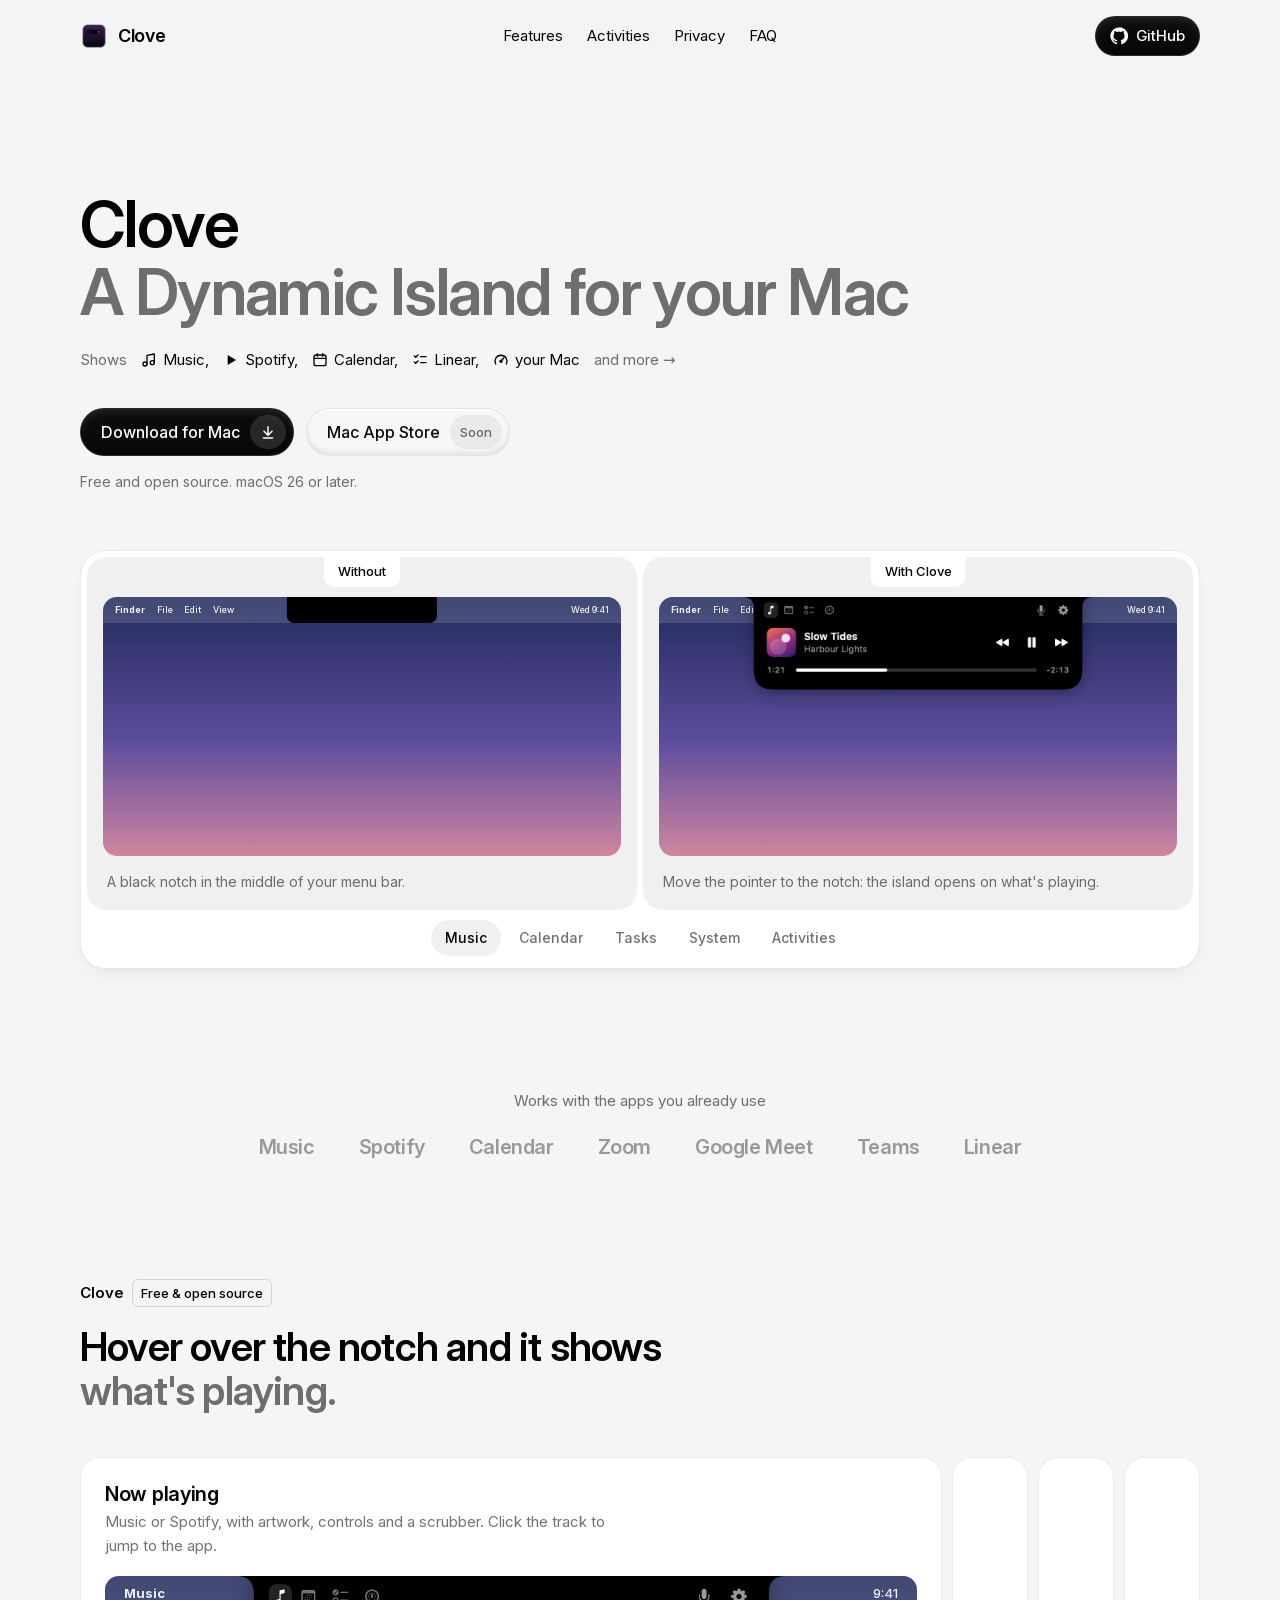
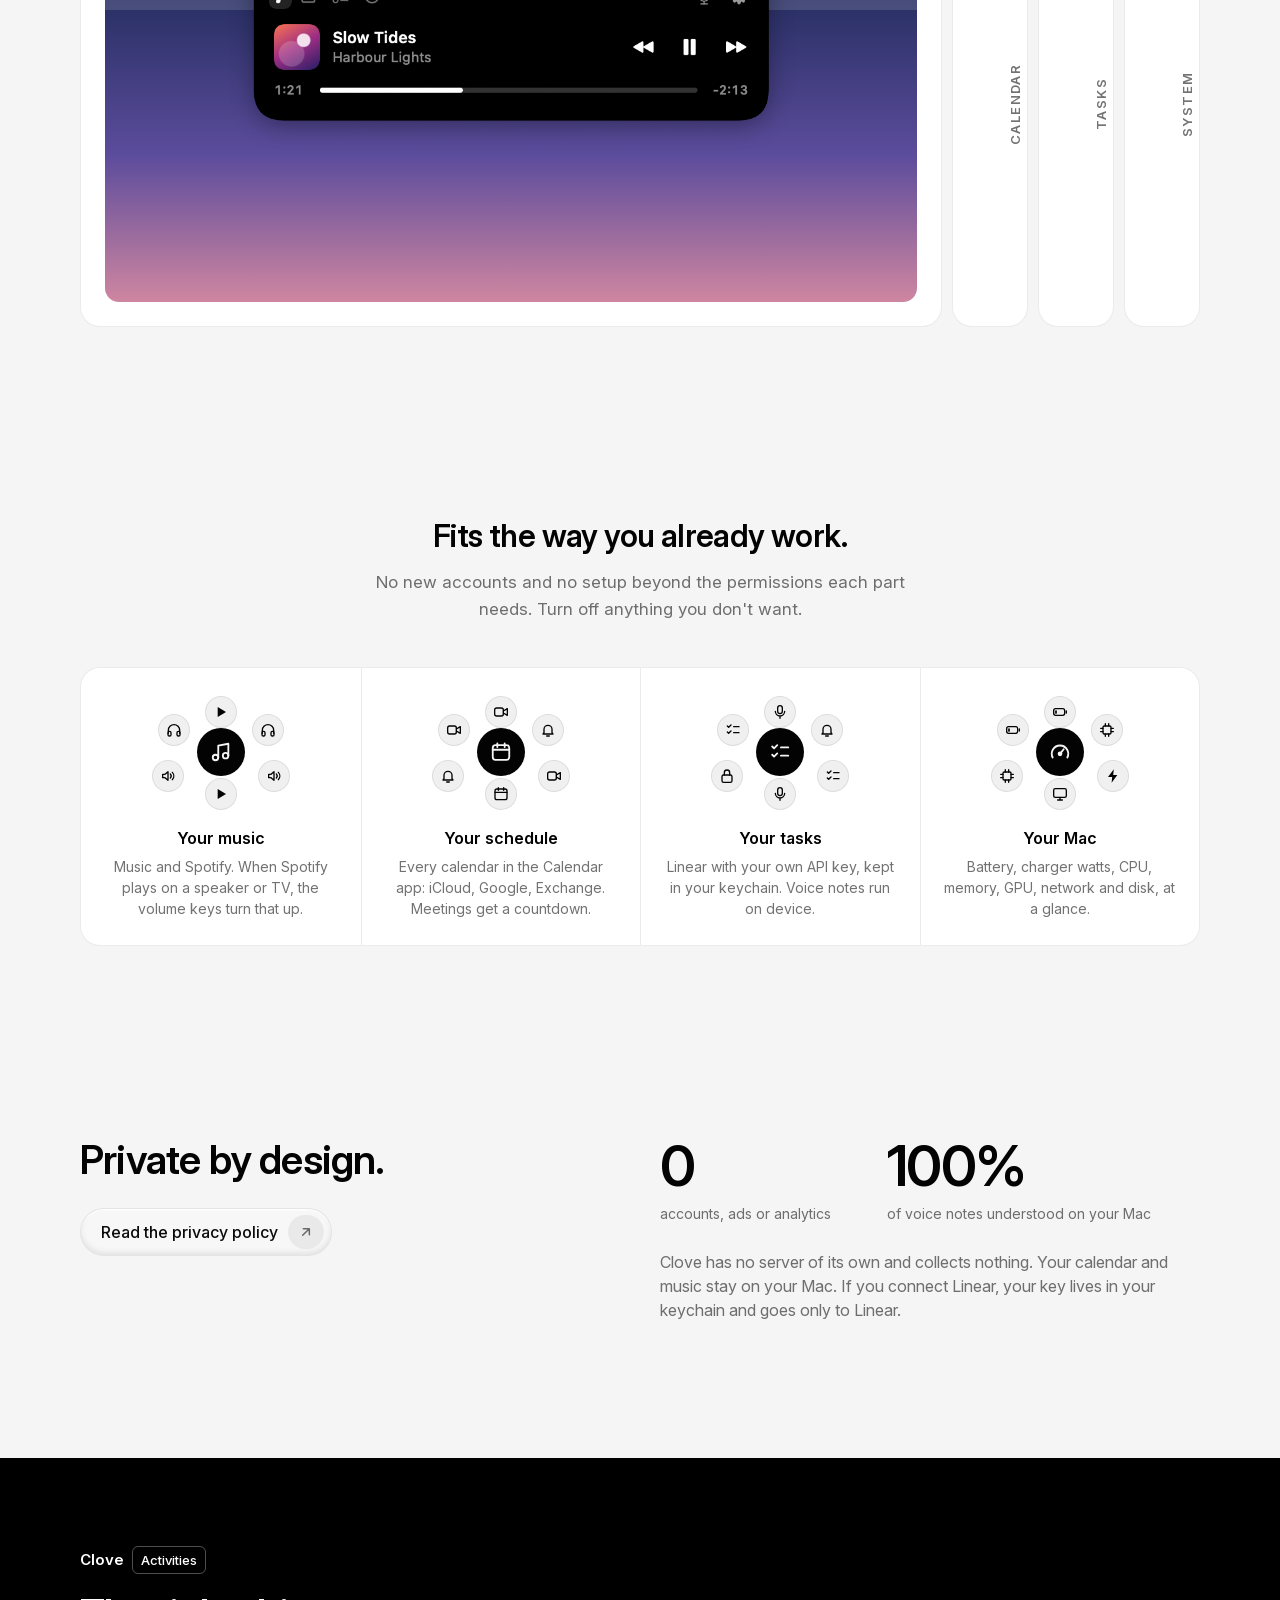
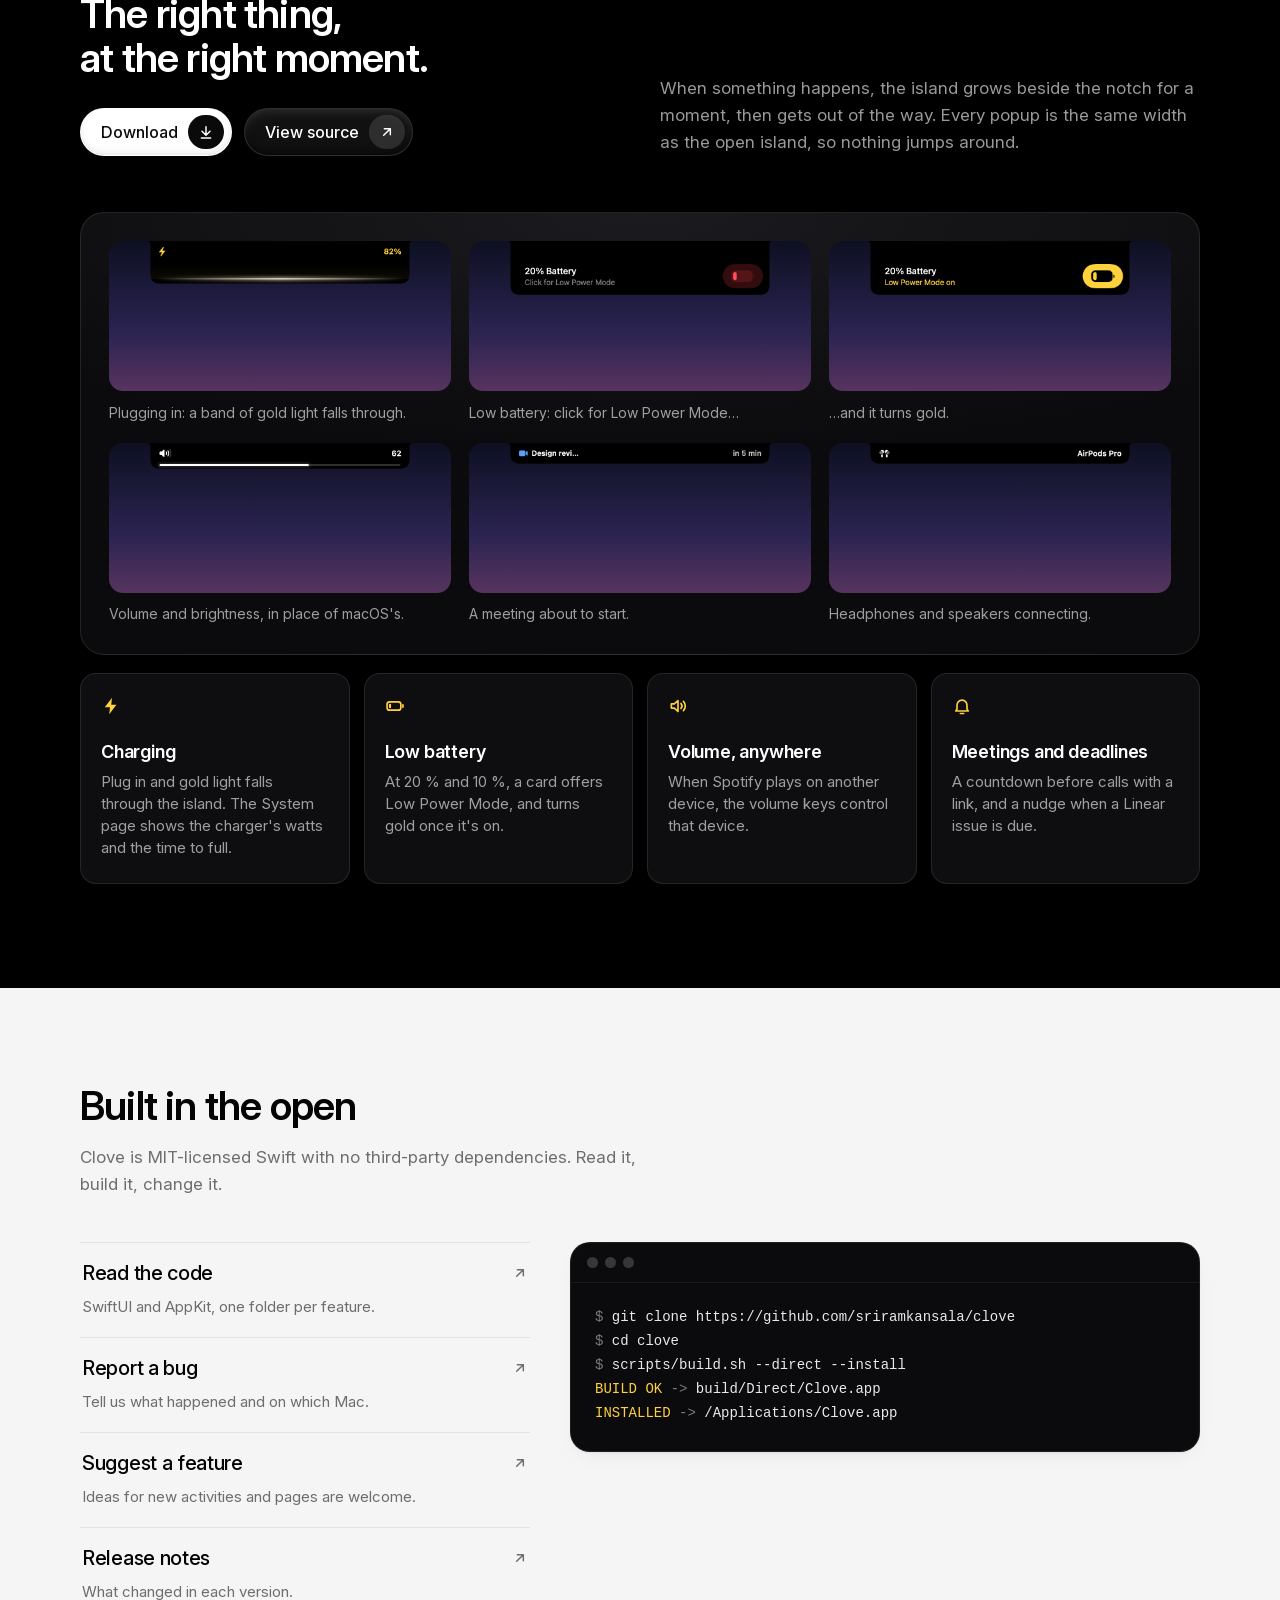
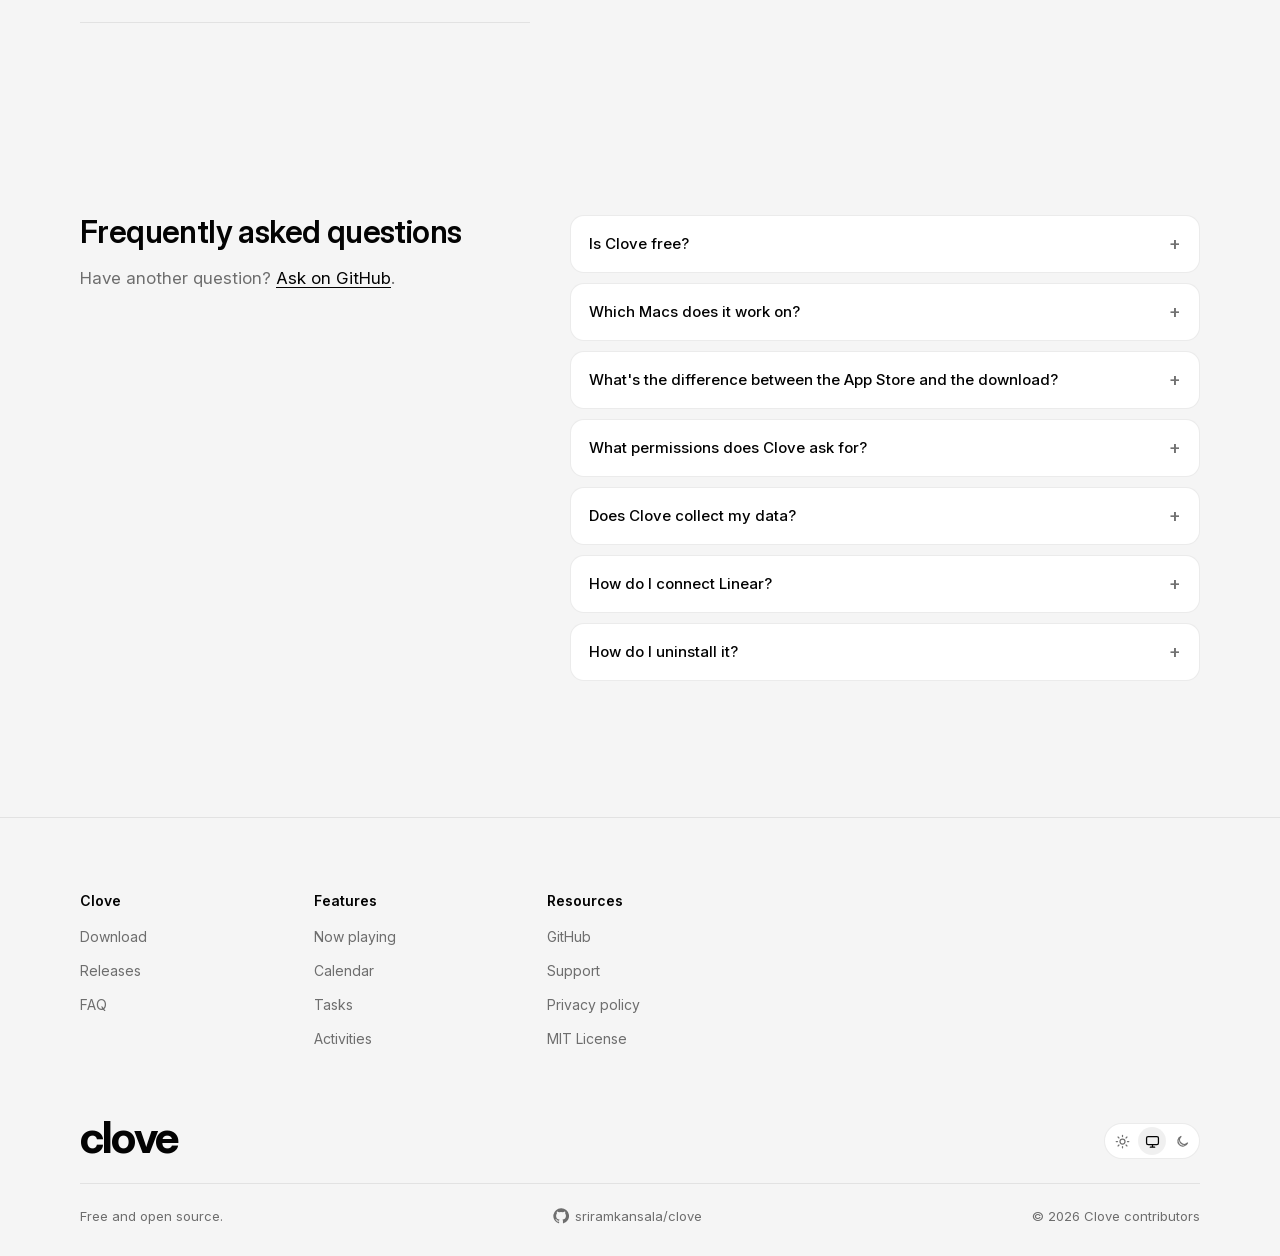
==== website/index.html @ 29f0ab7c "Add the website A one-page site in plain HTML and CSS (website/), with a privacy policy for the App " ====
<!doctype html>
<html lang="en">
<head>
  <meta charset="utf-8">
  <meta name="viewport" content="width=device-width, initial-scale=1">
  <title>Clove — a Dynamic Island for your Mac</title>
  <meta name="description" content="Clove turns the MacBook notch into a small island that shows what's playing, what's next and what your Mac is doing. Free and open source.">
  <meta property="og:title" content="Clove — a Dynamic Island for your Mac">
  <meta property="og:description" content="Music, calendar, tasks and live activities in your MacBook's notch. Free and open source.">
  <meta property="og:image" content="images/island-player.png">
  <link rel="icon" type="image/png" href="favicon.png">
  <link rel="preload" href="fonts/inter-latin.woff2" as="font" type="font/woff2" crossorigin>
  <link rel="stylesheet" href="styles.css">
  <script>
    // Apply a saved theme before first paint, so the page never flashes the wrong one.
    try { const t = localStorage.getItem("theme"); if (t === "light" || t === "dark") document.documentElement.dataset.theme = t; } catch (e) {}
  </script>
</head>
<body>
  <svg width="0" height="0" style="position:absolute" aria-hidden="true">
    <defs>
      <symbol id="i-music" viewBox="0 0 24 24" fill="none" stroke="currentColor" stroke-width="2" stroke-linecap="round" stroke-linejoin="round"><path d="M9 18V5l11-2v13"/><circle cx="6" cy="18" r="3"/><circle cx="17" cy="16" r="3"/></symbol>
      <symbol id="i-calendar" viewBox="0 0 24 24" fill="none" stroke="currentColor" stroke-width="2" stroke-linecap="round" stroke-linejoin="round"><rect x="3" y="4.5" width="18" height="16" rx="3"/><path d="M3 9.5h18M8 2.5v4M16 2.5v4"/></symbol>
      <symbol id="i-tasks" viewBox="0 0 24 24" fill="none" stroke="currentColor" stroke-width="2" stroke-linecap="round" stroke-linejoin="round"><path d="m3.5 6 2 2 3.5-3.5M3.5 15l2 2 3.5-3.5M13 7h8M13 16h8"/></symbol>
      <symbol id="i-gauge" viewBox="0 0 24 24" fill="none" stroke="currentColor" stroke-width="2" stroke-linecap="round" stroke-linejoin="round"><path d="M4 18a9 9 0 1 1 16 0"/><path d="m12 14 4-5"/><circle cx="12" cy="14" r="1.6" fill="currentColor"/></symbol>
      <symbol id="i-bolt" viewBox="0 0 24 24" fill="currentColor"><path d="M13.2 2 4.5 13.4h6.3L9.9 22l8.6-11.4h-6.2z"/></symbol>
      <symbol id="i-battery" viewBox="0 0 24 24" fill="none" stroke="currentColor" stroke-width="2" stroke-linecap="round" stroke-linejoin="round"><rect x="2.5" y="7" width="16.5" height="10" rx="3"/><path d="M21.5 10.5v3"/><path d="M6 10.5v3" stroke-width="2.6"/></symbol>
      <symbol id="i-speaker" viewBox="0 0 24 24" fill="none" stroke="currentColor" stroke-width="2" stroke-linecap="round" stroke-linejoin="round"><path d="M4 9.5h3.5L12 5.5v13l-4.5-4H4z"/><path d="M15.5 9a4.5 4.5 0 0 1 0 6M18.5 6.5a8 8 0 0 1 0 11"/></symbol>
      <symbol id="i-video" viewBox="0 0 24 24" fill="none" stroke="currentColor" stroke-width="2" stroke-linecap="round" stroke-linejoin="round"><rect x="2.5" y="6" width="13" height="12" rx="3"/><path d="m15.5 10.5 6-3.5v10l-6-3.5"/></symbol>
      <symbol id="i-headphones" viewBox="0 0 24 24" fill="none" stroke="currentColor" stroke-width="2" stroke-linecap="round" stroke-linejoin="round"><path d="M3.5 17v-4.5a8.5 8.5 0 0 1 17 0V17"/><rect x="3" y="14" width="4.5" height="7" rx="2"/><rect x="16.5" y="14" width="4.5" height="7" rx="2"/></symbol>
      <symbol id="i-mic" viewBox="0 0 24 24" fill="none" stroke="currentColor" stroke-width="2" stroke-linecap="round" stroke-linejoin="round"><rect x="8.5" y="2.5" width="7" height="12" rx="3.5"/><path d="M5 11a7 7 0 0 0 14 0M12 18v3.5"/></symbol>
      <symbol id="i-cpu" viewBox="0 0 24 24" fill="none" stroke="currentColor" stroke-width="2" stroke-linecap="round" stroke-linejoin="round"><rect x="6" y="6" width="12" height="12" rx="2"/><path d="M9.5 2.5V6M14.5 2.5V6M9.5 18v3.5M14.5 18v3.5M2.5 9.5H6M2.5 14.5H6M18 9.5h3.5M18 14.5h3.5"/></symbol>
      <symbol id="i-play" viewBox="0 0 24 24" fill="currentColor"><path d="M7 4.5v15l12.5-7.5z"/></symbol>
      <symbol id="i-bell" viewBox="0 0 24 24" fill="none" stroke="currentColor" stroke-width="2" stroke-linecap="round" stroke-linejoin="round"><path d="M6 16V11a6 6 0 1 1 12 0v5l1.5 2h-15z"/><path d="M10 21h4"/></symbol>
      <symbol id="i-sun" viewBox="0 0 24 24" fill="none" stroke="currentColor" stroke-width="2" stroke-linecap="round"><circle cx="12" cy="12" r="4"/><path d="M12 2v2M12 20v2M2 12h2M20 12h2M4.9 4.9l1.4 1.4M17.7 17.7l1.4 1.4M4.9 19.1l1.4-1.4M17.7 6.3l1.4-1.4"/></symbol>
      <symbol id="i-moon" viewBox="0 0 24 24" fill="none" stroke="currentColor" stroke-width="2" stroke-linecap="round" stroke-linejoin="round"><path d="M20 14.5A8 8 0 1 1 9.5 4 6.5 6.5 0 0 0 20 14.5z"/></symbol>
      <symbol id="i-display" viewBox="0 0 24 24" fill="none" stroke="currentColor" stroke-width="2" stroke-linecap="round" stroke-linejoin="round"><rect x="2.5" y="4" width="19" height="13" rx="2.5"/><path d="M8.5 21h7M12 17v4"/></symbol>
      <symbol id="i-arrow" viewBox="0 0 24 24" fill="none" stroke="currentColor" stroke-width="2.2" stroke-linecap="round" stroke-linejoin="round"><path d="M7 17 17 7M8 7h9v9"/></symbol>
      <symbol id="i-down" viewBox="0 0 24 24" fill="none" stroke="currentColor" stroke-width="2.2" stroke-linecap="round" stroke-linejoin="round"><path d="M12 4v13M6 11l6 6 6-6M5 21h14"/></symbol>
      <symbol id="i-lock" viewBox="0 0 24 24" fill="none" stroke="currentColor" stroke-width="2" stroke-linecap="round" stroke-linejoin="round"><rect x="4.5" y="10.5" width="15" height="11" rx="2.5"/><path d="M8 10.5V7a4 4 0 0 1 8 0v3.5"/></symbol>
      <symbol id="i-github" viewBox="0 0 24 24" fill="currentColor"><path d="M12 .5a11.5 11.5 0 0 0-3.64 22.41c.58.11.79-.25.79-.56v-2c-3.2.7-3.88-1.37-3.88-1.37-.52-1.33-1.28-1.69-1.28-1.69-1.05-.71.08-.7.08-.7 1.16.08 1.77 1.19 1.77 1.19 1.03 1.77 2.7 1.26 3.36.96.1-.75.4-1.26.73-1.55-2.55-.29-5.24-1.28-5.24-5.69 0-1.26.45-2.29 1.19-3.09-.12-.29-.52-1.46.11-3.05 0 0 .97-.31 3.17 1.18a11 11 0 0 1 5.77 0c2.2-1.49 3.17-1.18 3.17-1.18.63 1.59.23 2.76.11 3.05.74.8 1.19 1.83 1.19 3.09 0 4.42-2.7 5.4-5.26 5.68.41.36.78 1.06.78 2.14v3.17c0 .31.21.68.8.56A11.5 11.5 0 0 0 12 .5z"/></symbol>
    </defs>
  </svg>

  <header class="site-header">
    <div class="container">
      <a class="brand" href="./" aria-label="Clove home"><img src="images/icon.png" alt="" width="28" height="28">Clove</a>
      <nav class="primary-nav" aria-label="Primary">
        <a href="#pages">Features</a>
        <a href="#activities">Activities</a>
        <a href="#privacy">Privacy</a>
        <a href="#faq">FAQ</a>
      </nav>
      <div class="header-actions">
        <a class="pill pill-dark pill-compact" href="https://github.com/sriramkansala/clove" data-stars>
          <svg width="18" height="18" aria-hidden="true"><use href="#i-github"/></svg>
          <span data-stars-label>GitHub</span>
        </a>
      </div>
    </div>
  </header>

  <main>
    <section class="hero">
      <div class="container">
        <h1><span class="wordmark">Clove</span><span>A Dynamic Island for your Mac</span></h1>

        <p class="proof">
          <span>Shows</span>
          <span class="app"><svg aria-hidden="true"><use href="#i-music"/></svg>Music,</span>
          <span class="app"><svg aria-hidden="true"><use href="#i-play"/></svg>Spotify,</span>
          <span class="app"><svg aria-hidden="true"><use href="#i-calendar"/></svg>Calendar,</span>
          <span class="app"><svg aria-hidden="true"><use href="#i-tasks"/></svg>Linear,</span>
          <span class="app"><svg aria-hidden="true"><use href="#i-gauge"/></svg>your Mac</span>
          <a href="#activities">and more →</a>
        </p>

        <div class="cta">
          <a class="pill pill-dark" href="https://github.com/sriramkansala/clove/releases/latest" data-download>
            Download for Mac
            <span class="tail"><svg aria-hidden="true"><use href="#i-down"/></svg></span>
          </a>
          <span class="pill pill-light" aria-disabled="true">
            Mac App Store
            <span class="tail">Soon</span>
          </span>
        </div>
        <p class="cta-note" data-download-note>Free and open source. macOS 26 or later.</p>

        <div class="compare" id="demo">
          <div class="compare-grid">
            <div class="compare-side">
              <span class="label-chip">Without</span>
              <div class="screen">
                <div class="menubar"><span class="left"><b>Finder</b><span>File</span><span>Edit</span><span>View</span></span><span class="right"><span>Wed 9:41</span></span></div>
                <div class="notch"></div>
              </div>
              <p class="compare-caption">A black notch in the middle of your menu bar.</p>
            </div>
            <div class="compare-side">
              <span class="label-chip">With Clove</span>
              <div class="screen">
                <div class="menubar"><span class="left"><b>Finder</b><span>File</span><span>Edit</span><span>View</span></span><span class="right"><span>Wed 9:41</span></span></div>
                <img class="island" data-demo-image src="images/island-player.png" alt="The Clove island open below the notch, playing music" width="920" height="276">
              </div>
              <p class="compare-caption" data-demo-caption>Move the pointer to the notch: the island opens on what's playing.</p>
            </div>
          </div>
          <div class="tabs" role="tablist" aria-label="Island pages">
            <button class="tab" role="tab" aria-selected="true" data-demo="player">Music</button>
            <button class="tab" role="tab" aria-selected="false" data-demo="calendar">Calendar</button>
            <button class="tab" role="tab" aria-selected="false" data-demo="tasks">Tasks</button>
            <button class="tab" role="tab" aria-selected="false" data-demo="system">System</button>
            <button class="tab" role="tab" aria-selected="false" data-demo="low-battery">Activities</button>
          </div>
        </div>
      </div>
    </section>

    <section class="strip" aria-labelledby="works-with">
      <div class="container">
        <h3 id="works-with">Works with the apps you already use</h3>
        <ul>
          <li>Music</li><li>Spotify</li><li>Calendar</li><li>Zoom</li><li>Google Meet</li><li>Teams</li><li>Linear</li>
        </ul>
      </div>
    </section>

    <section class="section" id="pages">
      <div class="container">
        <div class="eyebrow">Clove <span class="badge">Free &amp; open source</span></div>
        <h2 class="title">Hover over the notch and it shows<br>
          <span class="rotator" aria-live="off">
            <span class="on">what's playing.</span>
            <span>what's next.</span>
            <span>what's due.</span>
            <span>how your Mac is doing.</span>
          </span>
        </h2>

        <div class="showcase">
          <article class="panel" aria-expanded="true" tabindex="0">
            <div class="spine">Now playing</div>
            <div class="body">
              <div><h3>Now playing</h3><p>Music or Spotify, with artwork, controls and a scrubber. Click the track to jump to the app.</p></div>
              <div class="screen"><div class="menubar"><span class="left"><b>Music</b></span><span class="right"><span>9:41</span></span></div><img class="island" src="images/island-player.png" alt="The player page" loading="lazy" width="920" height="276"></div>
            </div>
          </article>
          <article class="panel" aria-expanded="false" tabindex="0">
            <div class="spine">Calendar</div>
            <div class="body">
              <div><h3>Calendar</h3><p>Your next events today and tomorrow, with a Join button for Zoom, Meet, Teams, Webex and FaceTime.</p></div>
              <div class="screen"><div class="menubar"><span class="left"><b>Calendar</b></span><span class="right"><span>9:41</span></span></div><img class="island" src="images/island-calendar.png" alt="The calendar page" loading="lazy" width="920" height="284"></div>
            </div>
          </article>
          <article class="panel" aria-expanded="false" tabindex="0">
            <div class="spine">Tasks</div>
            <div class="body">
              <div><h3>Tasks</h3><p>Your Linear issues for this cycle. Press ⌥ Space to dictate a note; it's understood on your Mac and you review every change.</p></div>
              <div class="screen"><div class="menubar"><span class="left"><b>Linear</b></span><span class="right"><span>9:41</span></span></div><img class="island" src="images/island-tasks.png" alt="The tasks page" loading="lazy" width="920" height="366"></div>
            </div>
          </article>
          <article class="panel" aria-expanded="false" tabindex="0">
            <div class="spine">System</div>
            <div class="body">
              <div><h3>System</h3><p>Battery and charger, per-core CPU, memory, GPU, network and disk. Sampled only while you look.</p></div>
              <div class="screen"><div class="menubar"><span class="left"><b>Finder</b></span><span class="right"><span>9:41</span></span></div><img class="island" src="images/island-system.png" alt="The system page" loading="lazy" width="920" height="438"></div>
            </div>
          </article>
        </div>
      </div>
    </section>

    <section class="section center" aria-labelledby="fit-title">
      <div class="container">
        <h2 class="title small" id="fit-title">Fits the way you already work.</h2>
        <p class="lede">No new accounts and no setup beyond the permissions each part needs. Turn off anything you don't want.</p>

        <div class="fit-grid">
          <div class="fit-card">
            <div class="cluster" aria-hidden="true">
              <span class="chip main"><svg><use href="#i-music"/></svg></span>
              <span class="chip c1"><svg><use href="#i-play"/></svg></span>
              <span class="chip c2"><svg><use href="#i-headphones"/></svg></span>
              <span class="chip c3"><svg><use href="#i-speaker"/></svg></span>
              <span class="chip c4"><svg><use href="#i-play"/></svg></span>
              <span class="chip c5"><svg><use href="#i-speaker"/></svg></span>
              <span class="chip c6"><svg><use href="#i-headphones"/></svg></span>
            </div>
            <h3>Your music</h3>
            <p>Music and Spotify. When Spotify plays on a speaker or TV, the volume keys turn that up.</p>
          </div>
          <div class="fit-card">
            <div class="cluster" aria-hidden="true">
              <span class="chip main"><svg><use href="#i-calendar"/></svg></span>
              <span class="chip c1"><svg><use href="#i-video"/></svg></span>
              <span class="chip c2"><svg><use href="#i-bell"/></svg></span>
              <span class="chip c3"><svg><use href="#i-video"/></svg></span>
              <span class="chip c4"><svg><use href="#i-calendar"/></svg></span>
              <span class="chip c5"><svg><use href="#i-bell"/></svg></span>
              <span class="chip c6"><svg><use href="#i-video"/></svg></span>
            </div>
            <h3>Your schedule</h3>
            <p>Every calendar in the Calendar app: iCloud, Google, Exchange. Meetings get a countdown.</p>
          </div>
          <div class="fit-card">
            <div class="cluster" aria-hidden="true">
              <span class="chip main"><svg><use href="#i-tasks"/></svg></span>
              <span class="chip c1"><svg><use href="#i-mic"/></svg></span>
              <span class="chip c2"><svg><use href="#i-bell"/></svg></span>
              <span class="chip c3"><svg><use href="#i-tasks"/></svg></span>
              <span class="chip c4"><svg><use href="#i-mic"/></svg></span>
              <span class="chip c5"><svg><use href="#i-lock"/></svg></span>
              <span class="chip c6"><svg><use href="#i-tasks"/></svg></span>
            </div>
            <h3>Your tasks</h3>
            <p>Linear with your own API key, kept in your keychain. Voice notes run on device.</p>
          </div>
          <div class="fit-card">
            <div class="cluster" aria-hidden="true">
              <span class="chip main"><svg><use href="#i-gauge"/></svg></span>
              <span class="chip c1"><svg><use href="#i-battery"/></svg></span>
              <span class="chip c2"><svg><use href="#i-cpu"/></svg></span>
              <span class="chip c3"><svg><use href="#i-bolt"/></svg></span>
              <span class="chip c4"><svg><use href="#i-display"/></svg></span>
              <span class="chip c5"><svg><use href="#i-cpu"/></svg></span>
              <span class="chip c6"><svg><use href="#i-battery"/></svg></span>
            </div>
            <h3>Your Mac</h3>
            <p>Battery, charger watts, CPU, memory, GPU, network and disk, at a glance.</p>
          </div>
        </div>
      </div>
    </section>

    <section class="section" id="privacy" aria-labelledby="privacy-title">
      <div class="container proof-grid">
        <div>
          <h2 class="title" id="privacy-title">Private by design.</h2>
          <a class="pill pill-light" href="privacy.html">Read the privacy policy <span class="tail"><svg aria-hidden="true"><use href="#i-arrow"/></svg></span></a>
        </div>
        <div>
          <div class="stats">
            <div class="stat"><strong>0</strong><span>accounts, ads or analytics</span></div>
            <div class="stat"><strong>100%</strong><span>of voice notes understood on your Mac</span></div>
          </div>
          <p>Clove has no server of its own and collects nothing. Your calendar and music stay on your Mac. If you connect Linear, your key lives in your keychain and goes only to Linear.</p>
        </div>
      </div>
    </section>

    <section class="band" id="activities" aria-labelledby="activities-title">
      <div class="container">
        <div class="band-head">
          <div>
            <div class="eyebrow">Clove <span class="badge">Activities</span></div>
            <h2 class="title" id="activities-title">The right thing,<br>at the right moment.</h2>
            <div class="cta">
              <a class="pill pill-light" href="https://github.com/sriramkansala/clove/releases/latest" data-download>Download <span class="tail"><svg aria-hidden="true"><use href="#i-down"/></svg></span></a>
              <a class="pill pill-dark" href="https://github.com/sriramkansala/clove">View source <span class="tail"><svg aria-hidden="true"><use href="#i-arrow"/></svg></span></a>
            </div>
          </div>
          <p>When something happens, the island grows beside the notch for a moment, then gets out of the way. Every popup is the same width as the open island, so nothing jumps around.</p>
        </div>

        <div class="stage">
          <div class="stage-grid">
            <figure><div class="screen dusk"><img class="island" src="images/island-charging.png" alt="Charging" loading="lazy" width="920" height="180"></div><figcaption>Plugging in: a band of gold light falls through.</figcaption></figure>
            <figure><div class="screen dusk"><img class="island" src="images/island-low-battery.png" alt="Low battery" loading="lazy" width="920" height="216"></div><figcaption>Low battery: click for Low Power Mode…</figcaption></figure>
            <figure><div class="screen dusk"><img class="island" src="images/island-low-power.png" alt="Low Power Mode on" loading="lazy" width="920" height="216"></div><figcaption>…and it turns gold.</figcaption></figure>
            <figure><div class="screen dusk"><img class="island" src="images/island-volume.png" alt="Volume" loading="lazy" width="920" height="128"></div><figcaption>Volume and brightness, in place of macOS's.</figcaption></figure>
            <figure><div class="screen dusk"><img class="island" src="images/island-meeting.png" alt="Meeting soon" loading="lazy" width="920" height="112"></div><figcaption>A meeting about to start.</figcaption></figure>
            <figure><div class="screen dusk"><img class="island" src="images/island-airpods.png" alt="AirPods connected" loading="lazy" width="920" height="112"></div><figcaption>Headphones and speakers connecting.</figcaption></figure>
          </div>
        </div>

        <div class="feature-grid">
          <div class="feature"><svg aria-hidden="true"><use href="#i-bolt"/></svg><h3>Charging</h3><p>Plug in and gold light falls through the island. The System page shows the charger's watts and the time to full.</p></div>
          <div class="feature"><svg aria-hidden="true"><use href="#i-battery"/></svg><h3>Low battery</h3><p>At 20 % and 10 %, a card offers Low Power Mode, and turns gold once it's on.</p></div>
          <div class="feature"><svg aria-hidden="true"><use href="#i-speaker"/></svg><h3>Volume, anywhere</h3><p>When Spotify plays on another device, the volume keys control that device.</p></div>
          <div class="feature"><svg aria-hidden="true"><use href="#i-bell"/></svg><h3>Meetings and deadlines</h3><p>A countdown before calls with a link, and a nudge when a Linear issue is due.</p></div>
        </div>
      </div>
    </section>

    <section class="section" id="open-source" aria-labelledby="open-title">
      <div class="container">
        <h2 class="title" id="open-title">Built in the open</h2>
        <p class="lede">Clove is MIT-licensed Swift with no third-party dependencies. Read it, build it, change it.</p>
        <div class="open-grid">
          <div class="rows">
            <div class="row"><a href="https://github.com/sriramkansala/clove">Read the code <svg aria-hidden="true"><use href="#i-arrow"/></svg></a><p>SwiftUI and AppKit, one folder per feature.</p></div>
            <div class="row"><a href="https://github.com/sriramkansala/clove/issues/new">Report a bug <svg aria-hidden="true"><use href="#i-arrow"/></svg></a><p>Tell us what happened and on which Mac.</p></div>
            <div class="row"><a href="https://github.com/sriramkansala/clove/issues">Suggest a feature <svg aria-hidden="true"><use href="#i-arrow"/></svg></a><p>Ideas for new activities and pages are welcome.</p></div>
            <div class="row"><a href="https://github.com/sriramkansala/clove/releases">Release notes <svg aria-hidden="true"><use href="#i-arrow"/></svg></a><p>What changed in each version.</p></div>
          </div>
          <div class="terminal" aria-label="Building Clove from source">
            <div class="bar" aria-hidden="true"><i></i><i></i><i></i></div>
<pre><span class="dim">$</span> git clone https://github.com/sriramkansala/clove
<span class="dim">$</span> cd clove
<span class="dim">$</span> scripts/build.sh --direct --install
<span class="ok">BUILD OK</span> <span class="dim">-&gt;</span> build/Direct/Clove.app
<span class="ok">INSTALLED</span> <span class="dim">-&gt;</span> /Applications/Clove.app</pre>
          </div>
        </div>
      </div>
    </section>

    <section class="section" id="faq" aria-labelledby="faq-title">
      <div class="container faq-grid">
        <div>
          <h2 class="title small" id="faq-title">Frequently asked questions</h2>
          <p class="lede">Have another question? <a href="https://github.com/sriramkansala/clove/issues">Ask on GitHub</a>.</p>
        </div>
        <div class="faq-list">
          <details>
            <summary>Is Clove free?</summary>
            <div class="answer"><p>Yes. Clove is free, with no in-app purchases, no account and no ads. The source is MIT-licensed.</p></div>
          </details>
          <details>
            <summary>Which Macs does it work on?</summary>
            <div class="answer"><p>Any Mac on macOS 26 or later. It's made for MacBooks with a notch; on other displays the island sits at the top centre of the menu bar. Voice notes need a Mac with Apple Intelligence.</p></div>
          </details>
          <details>
            <summary>What's the difference between the App Store and the download?</summary>
            <div class="answer"><p>They're the same app. The download can also take over the brightness keys, read live power figures from the battery, and switch Low Power Mode on in one click through a small helper you allow once. The App Store version opens Battery settings for that instead.</p></div>
          </details>
          <details>
            <summary>What permissions does Clove ask for?</summary>
            <div class="answer"><p>Each one the first time a feature needs it: Calendars for your events, Automation to read and control Music or Spotify, Input Monitoring and Accessibility to handle the volume keys, and the microphone for voice notes. Everything else works without them.</p></div>
          </details>
          <details>
            <summary>Does Clove collect my data?</summary>
            <div class="answer"><p>No. Clove has no analytics and no server of its own. See the <a href="privacy.html">privacy policy</a> for exactly what it reads and where anything goes.</p></div>
          </details>
          <details>
            <summary>How do I connect Linear?</summary>
            <div class="answer"><p>Create a personal API key in Linear (Settings › Security &amp; access) and paste it into Clove's Settings. Clove checks it with Linear and keeps it in your keychain.</p></div>
          </details>
          <details>
            <summary>How do I uninstall it?</summary>
            <div class="answer"><p>Quit Clove from its menu bar icon and move it to the Trash. If you used one-click Low Power Mode in the download version, also turn off its helper in System Settings › General › Login Items.</p></div>
          </details>
        </div>
      </div>
    </section>
  </main>

  <footer class="site-footer">
    <div class="container">
      <div class="footer-cols">
        <div>
          <h2>Clove</h2>
          <ul>
            <li><a href="https://github.com/sriramkansala/clove/releases/latest" data-download>Download</a></li>
            <li><a href="https://github.com/sriramkansala/clove/releases">Releases</a></li>
            <li><a href="#faq">FAQ</a></li>
          </ul>
        </div>
        <div>
          <h2>Features</h2>
          <ul>
            <li><a href="#pages">Now playing</a></li>
            <li><a href="#pages">Calendar</a></li>
            <li><a href="#pages">Tasks</a></li>
            <li><a href="#activities">Activities</a></li>
          </ul>
        </div>
        <div>
          <h2>Resources</h2>
          <ul>
            <li><a href="https://github.com/sriramkansala/clove">GitHub</a></li>
            <li><a href="https://github.com/sriramkansala/clove/issues">Support</a></li>
            <li><a href="privacy.html">Privacy policy</a></li>
            <li><a href="https://github.com/sriramkansala/clove/blob/main/LICENSE">MIT License</a></li>
          </ul>
        </div>
      </div>
      <div class="footer-mark">
        <span class="wordmark">clove</span>
        <div class="theme-switch" role="group" aria-label="Theme">
          <button type="button" data-theme-choice="light" aria-label="Light"><svg aria-hidden="true"><use href="#i-sun"/></svg></button>
          <button type="button" data-theme-choice="system" aria-label="Match system"><svg aria-hidden="true"><use href="#i-display"/></svg></button>
          <button type="button" data-theme-choice="dark" aria-label="Dark"><svg aria-hidden="true"><use href="#i-moon"/></svg></button>
        </div>
      </div>
      <div class="footer-bottom">
        <span>Free and open source.</span>
        <a href="https://github.com/sriramkansala/clove"><svg aria-hidden="true"><use href="#i-github"/></svg>sriramkansala/clove</a>
        <span>© 2026 Clove contributors</span>
      </div>
    </div>
  </footer>

  <script src="main.js" defer></script>
</body>
</html>
---- website/styles.css ----
/* Clove website. Tokens first; light by default, dark by system setting or the footer switch. */

/* Inter (SIL Open Font License, fonts/Inter-OFL.txt), served from this site: no font requests
   to anyone else. */
@font-face {
  font-family: "Inter";
  font-style: normal;
  font-weight: 400 700;
  font-display: swap;
  src: url("fonts/inter-latin.woff2") format("woff2");
}

:root {
  --bg: oklch(0.97 0 0);
  --surface: #ffffff;
  --panel: oklch(0.955 0 0);
  --fg: oklch(0.097 0 0);
  --muted: oklch(0.097 0 0 / 0.56);
  --faint: oklch(0.097 0 0 / 0.38);
  --line: oklch(0.097 0 0 / 0.08);
  --line-strong: oklch(0.097 0 0 / 0.14);
  --button-dark-bg: #0a0a0a;
  --button-dark-fg: #ffffff;
  --button-light-bg: #f7f7f8;
  --button-light-fg: #0a0a0a;
  --chip: oklch(0.097 0 0 / 0.06);
  --gold: #ffd13d;
  --radius-panel: 20px;
  --radius-card: 16px;
  --max: 1200px;
  --gutter: 40px;
  --display: "Inter", system-ui, -apple-system, sans-serif;
  --shadow-card: 0 1px 2px oklch(0 0 0 / 0.04), 0 8px 24px -12px oklch(0 0 0 / 0.12);
  color-scheme: light;
}

@media (prefers-color-scheme: dark) {
  :root:not([data-theme="light"]) {
    --bg: oklch(0.13 0 0);
    --surface: oklch(0.17 0 0);
    --panel: oklch(0.2 0 0);
    --fg: oklch(0.96 0 0);
    --muted: oklch(0.96 0 0 / 0.6);
    --faint: oklch(0.96 0 0 / 0.4);
    --line: oklch(1 0 0 / 0.08);
    --line-strong: oklch(1 0 0 / 0.14);
    --button-dark-bg: #f4f4f5;
    --button-dark-fg: #0a0a0a;
    --button-light-bg: oklch(0.22 0 0);
    --button-light-fg: #f4f4f5;
    --chip: oklch(1 0 0 / 0.08);
    --shadow-card: 0 1px 2px oklch(0 0 0 / 0.3), 0 8px 24px -12px oklch(0 0 0 / 0.6);
    color-scheme: dark;
  }
}

:root[data-theme="dark"] {
  --bg: oklch(0.13 0 0);
  --surface: oklch(0.17 0 0);
  --panel: oklch(0.2 0 0);
  --fg: oklch(0.96 0 0);
  --muted: oklch(0.96 0 0 / 0.6);
  --faint: oklch(0.96 0 0 / 0.4);
  --line: oklch(1 0 0 / 0.08);
  --line-strong: oklch(1 0 0 / 0.14);
  --button-dark-bg: #f4f4f5;
  --button-dark-fg: #0a0a0a;
  --button-light-bg: oklch(0.22 0 0);
  --button-light-fg: #f4f4f5;
  --chip: oklch(1 0 0 / 0.08);
  --shadow-card: 0 1px 2px oklch(0 0 0 / 0.3), 0 8px 24px -12px oklch(0 0 0 / 0.6);
  color-scheme: dark;
}

/* Base */

*, *::before, *::after { box-sizing: border-box; }

html { scroll-behavior: smooth; scroll-padding-top: 88px; }

body {
  margin: 0;
  background: var(--bg);
  color: var(--fg);
  font-family: var(--display);
  font-size: 16px;
  line-height: 24px;
  font-optical-sizing: auto;
  -webkit-font-smoothing: antialiased;
  text-rendering: optimizeLegibility;
}

img { display: block; max-width: 100%; height: auto; }
a { color: inherit; text-decoration: none; }
button { font: inherit; color: inherit; }
:focus-visible { outline: 2px solid #4f7cff; outline-offset: 3px; border-radius: 8px; }

.container {
  width: 100%;
  max-width: var(--max);
  margin: 0 auto;
  padding: 0 var(--gutter);
}

.sr-only {
  position: absolute; width: 1px; height: 1px; padding: 0; margin: -1px;
  overflow: hidden; clip: rect(0 0 0 0); white-space: nowrap; border: 0;
}

/* Header */

.site-header {
  position: sticky;
  top: 0;
  z-index: 50;
  background: color-mix(in oklch, var(--bg) 82%, transparent);
  backdrop-filter: saturate(1.6) blur(14px);
  -webkit-backdrop-filter: saturate(1.6) blur(14px);
}

.site-header .container {
  display: grid;
  grid-template-columns: 1fr auto 1fr;
  align-items: center;
  height: 72px;
}

.brand { display: inline-flex; align-items: center; gap: 10px; font-weight: 600; font-size: 18px; letter-spacing: -0.3px; }
.brand img { width: 28px; height: 28px; border-radius: 7px; }

.primary-nav { display: flex; gap: 4px; }
.primary-nav a {
  font-size: 15px;
  padding: 4px 10px;
  border-radius: 10px;
  transition: background-color 0.2s ease;
}
.primary-nav a:hover { background: var(--chip); }

.header-actions { justify-self: end; }

/* Buttons: pills with a soft inner light, as on physical keys. */

.pill {
  display: inline-flex;
  align-items: center;
  gap: 10px;
  height: 48px;
  padding: 0 7px 0 20px;
  border-radius: 9999px;
  font-size: 16px;
  font-weight: 500;
  white-space: nowrap;
  cursor: pointer;
  transition: transform 0.15s ease, filter 0.2s ease;
}
.pill:hover { filter: brightness(1.06); }
.pill:active { transform: scale(0.98); }

.pill-dark {
  background: var(--button-dark-bg);
  color: var(--button-dark-fg);
  border: 1px solid oklch(1 0 0 / 0.12);
  box-shadow: inset 0 7px 12px -6px oklch(1 0 0 / 0.16), inset 0 -5px 8px -2px oklch(0 0 0 / 0.6);
}

.pill-light {
  background: var(--button-light-bg);
  color: var(--button-light-fg);
  border: 1px solid var(--line);
  box-shadow: inset 0 2px 1px -0.5px oklch(1 0 0 / 0.9), inset 0 -3px 6px -1px oklch(0 0 0 / 0.1);
}

.pill-compact { height: 40px; padding: 0 14px; font-size: 15px; gap: 8px; }

.pill .tail {
  display: inline-flex;
  align-items: center;
  justify-content: center;
  height: 34px;
  min-width: 34px;
  padding: 0 10px;
  border-radius: 9999px;
  font-size: 13px;
  font-weight: 500;
}
.pill-dark .tail { background: oklch(1 0 0 / 0.12); }
.pill-light .tail { background: var(--chip); color: var(--muted); }
.pill .tail svg { width: 16px; height: 16px; }
.pill[aria-disabled="true"] { cursor: default; }
.pill[aria-disabled="true"]:hover { filter: none; }
.pill[aria-disabled="true"]:active { transform: none; }

/* Hero */

.hero { padding: 120px 0 48px; }

.hero h1 {
  margin: 0;
  font-size: 64px;
  line-height: 1;
  font-weight: 600;
  letter-spacing: -1.6px;
}
.hero h1 span { display: block; color: var(--muted); }
.hero h1 .wordmark { display: block; color: var(--fg); margin-bottom: 4px; }

.proof {
  display: flex;
  flex-wrap: wrap;
  align-items: center;
  gap: 6px 14px;
  margin: 24px 0 36px;
  font-size: 15px;
  color: var(--muted);
}
.proof .app { display: inline-flex; align-items: center; gap: 6px; color: var(--fg); }
.proof svg { width: 16px; height: 16px; }

.cta { display: flex; flex-wrap: wrap; gap: 12px; align-items: center; }
.cta-note { margin: 14px 0 0; font-size: 14px; color: var(--muted); min-height: 24px; }

/* The screen: wallpaper, a menu bar, and the notch or island hanging from the top edge. */

.screen {
  position: relative;
  container-type: inline-size;
  aspect-ratio: 16 / 8;
  overflow: hidden;
  border-radius: 14px;
  background: linear-gradient(180deg, #212b5c 0%, #5c4c9c 55%, #cf86a0 100%);
}
.screen.dusk { background: linear-gradient(180deg, #0d1022 0%, #2a2350 60%, #57345f 100%); }

.screen .menubar {
  position: absolute;
  inset: 0 0 auto 0;
  height: 5cqw;
  max-height: 34px;
  display: flex;
  align-items: center;
  justify-content: space-between;
  padding: 0 2.4cqw;
  font-size: clamp(8px, 1.7cqw, 13px);
  font-weight: 500;
  color: oklch(1 0 0 / 0.92);
  background: oklch(1 0 0 / 0.14);
}
.screen .menubar .left, .screen .menubar .right { display: flex; gap: 2.2cqw; }
.screen .menubar .left b { font-weight: 700; }

.screen .notch {
  position: absolute;
  top: 0;
  left: 50%;
  translate: -50% 0;
  width: 29cqw;
  height: 5cqw;
  max-height: 34px;
  background: #000;
  border-radius: 0 0 1.4cqw 1.4cqw;
}

.screen .island {
  position: absolute;
  top: 0;
  left: 50%;
  translate: -50% 0;
  width: 72cqw;
  transition: opacity 0.35s ease, filter 0.35s ease;
}
.screen .island.leaving { opacity: 0; filter: blur(12px); }

/* The before / after panel under the hero */

.compare {
  margin-top: 56px;
  padding: 6px;
  border-radius: calc(var(--radius-panel) + 6px);
  background: var(--surface);
  border: 1px solid var(--line);
  box-shadow: var(--shadow-card);
}

.compare-grid { display: grid; grid-template-columns: 1fr 1fr; gap: 6px; }

.compare-side {
  position: relative;
  padding: 40px 16px 16px;
  border-radius: var(--radius-panel);
  background: var(--panel);
}

.label-chip {
  position: absolute;
  top: 0;
  left: 50%;
  translate: -50% 0;
  padding: 2px 14px 4px;
  border-radius: 0 0 10px 10px;
  background: var(--surface);
  font-size: 13px;
  font-weight: 500;
}

.compare-caption { margin: 14px 4px 0; font-size: 14px; color: var(--muted); }

.tabs {
  display: flex;
  justify-content: center;
  gap: 4px;
  padding: 10px 0 6px;
}
.tab {
  padding: 6px 14px;
  border: 0;
  border-radius: 9999px;
  background: transparent;
  font-size: 14px;
  font-weight: 500;
  color: var(--muted);
  cursor: pointer;
  transition: background-color 0.2s ease, color 0.2s ease;
}
.tab:hover { color: var(--fg); }
.tab[aria-selected="true"] { background: var(--chip); color: var(--fg); }

/* "Works with" strip */

.strip { padding: 72px 0 24px; text-align: center; }
.strip h3 { margin: 0 0 22px; font-size: 15px; font-weight: 400; color: var(--muted); }
.strip ul {
  display: flex;
  flex-wrap: wrap;
  justify-content: center;
  gap: 14px 44px;
  margin: 0;
  padding: 0;
  list-style: none;
  font-size: 20px;
  font-weight: 600;
  letter-spacing: -0.4px;
  color: var(--faint);
}

/* Section headings */

.section { padding: 96px 0; }

.eyebrow {
  display: inline-flex;
  align-items: center;
  gap: 8px;
  margin-bottom: 18px;
  font-size: 15px;
  font-weight: 600;
}
.eyebrow .badge {
  padding: 1px 8px;
  border: 1px solid var(--line-strong);
  border-radius: 6px;
  font-size: 13px;
  font-weight: 500;
}

h2.title {
  margin: 0;
  font-size: 40px;
  line-height: 44px;
  font-weight: 600;
  letter-spacing: -0.8px;
}
h2.title.small { font-size: 31px; line-height: 34px; letter-spacing: -0.6px; }
.lede { margin: 16px 0 0; max-width: 560px; font-size: 17px; line-height: 27px; color: var(--muted); }
.center { text-align: center; }
.center .lede { margin-left: auto; margin-right: auto; }

/* Pages: a headline with a rotating word, then panels that open one at a time. */

.rotator { display: inline-grid; color: var(--muted); }
.rotator span { grid-area: 1 / 1; opacity: 0; translate: 0 0.3em; filter: blur(6px); transition: opacity 0.5s ease, translate 0.5s ease, filter 0.5s ease; }
.rotator span.on { opacity: 1; translate: 0 0; filter: none; }

.showcase { display: flex; gap: 10px; height: 470px; margin-top: 44px; }

.panel {
  position: relative;
  flex: 0 0 76px;
  overflow: hidden;
  border-radius: var(--radius-panel);
  background: var(--surface);
  border: 1px solid var(--line);
  cursor: pointer;
  transition: flex-basis 0.6s cubic-bezier(0.32, 0.72, 0, 1), flex-grow 0.6s cubic-bezier(0.32, 0.72, 0, 1);
}
.panel[aria-expanded="true"] { flex: 1 1 auto; cursor: default; }

.panel .spine {
  position: absolute;
  inset: 0;
  display: flex;
  align-items: flex-end;
  justify-content: center;
  padding-bottom: 24px;
  writing-mode: vertical-rl;
  rotate: 180deg;
  font-size: 13px;
  font-weight: 600;
  letter-spacing: 1.4px;
  text-transform: uppercase;
  color: var(--muted);
  transition: opacity 0.3s ease;
}
.panel[aria-expanded="true"] .spine { opacity: 0; pointer-events: none; }

.panel .body {
  position: absolute;
  inset: 0;
  min-width: 620px;
  display: grid;
  grid-template-rows: auto 1fr;
  gap: 18px;
  padding: 24px;
  opacity: 0;
  transition: opacity 0.4s ease 0.1s;
}
.panel[aria-expanded="true"] .body { opacity: 1; }
.panel .body h3 { margin: 0; font-size: 20px; font-weight: 600; letter-spacing: -0.3px; }
.panel .body p { margin: 4px 0 0; max-width: 520px; color: var(--muted); font-size: 15px; }
.panel .screen { aspect-ratio: auto; height: 100%; }

/* Fits the way you work: four cards, each with a cluster of chips. */

.fit-grid {
  display: grid;
  grid-template-columns: repeat(4, 1fr);
  margin-top: 44px;
  border: 1px solid var(--line);
  border-radius: var(--radius-panel);
  background: var(--surface);
  overflow: hidden;
}
.fit-card { padding: 28px 22px 26px; text-align: center; }
.fit-card + .fit-card { border-left: 1px solid var(--line); }
.fit-card h3 { margin: 18px 0 6px; font-size: 16px; font-weight: 600; }
.fit-card p { margin: 0; font-size: 14px; line-height: 21px; color: var(--muted); }

.cluster { position: relative; width: 150px; height: 112px; margin: 0 auto; }
.cluster .chip {
  position: absolute;
  display: grid;
  place-items: center;
  width: 32px;
  height: 32px;
  border-radius: 50%;
  background: var(--panel);
  border: 1px solid var(--line);
  color: var(--fg);
}
.cluster .chip svg { width: 16px; height: 16px; }
.cluster .chip.main { width: 48px; height: 48px; left: 51px; top: 32px; background: var(--fg); color: var(--bg); border: 0; }
.cluster .chip.main svg { width: 22px; height: 22px; }
.cluster .c1 { left: 59px; top: 0; }
.cluster .c2 { left: 106px; top: 18px; }
.cluster .c3 { left: 112px; top: 64px; }
.cluster .c4 { left: 59px; top: 82px; }
.cluster .c5 { left: 6px; top: 64px; }
.cluster .c6 { left: 12px; top: 18px; }

/* Privacy proof */

.proof-grid { display: grid; grid-template-columns: 1fr 1fr; gap: 40px; align-items: start; }
.proof-grid .pill { margin-top: 26px; }
.stats { display: flex; gap: 56px; }
.stat strong { display: block; font-size: 56px; line-height: 1; font-weight: 600; letter-spacing: -1.6px; }
.stat span { display: block; margin-top: 8px; font-size: 14px; color: var(--muted); }
.proof-grid p { margin: 24px 0 0; color: var(--muted); }

/* The black band: live activities */

.band {
  position: relative;
  margin-top: 40px;
  padding: 88px 0 104px;
  background: #000;
  color: #fff;
  --muted: oklch(1 0 0 / 0.6);
  --line: oklch(1 0 0 / 0.1);
}
.band .eyebrow .badge { border-color: oklch(1 0 0 / 0.3); }
.band-head { display: grid; grid-template-columns: 1fr 1fr; gap: 40px; align-items: end; }
.band-head p { margin: 0; color: var(--muted); font-size: 17px; line-height: 27px; }
.band .cta { margin-top: 28px; }
.band .pill-light { background: #fff; color: #0a0a0a; border-color: transparent; }
.band .pill-dark { background: #111; color: #fff; }
.band .pill-light .tail { background: #0a0a0a; color: #fff; }

.stage {
  margin-top: 56px;
  padding: 28px;
  border-radius: 24px;
  background: radial-gradient(120% 90% at 50% 0%, #1b1b1f 0%, #0b0b0d 60%);
  border: 1px solid var(--line);
}
.stage-grid { display: grid; grid-template-columns: repeat(3, 1fr); gap: 18px; }
.stage figure { margin: 0; }
.stage .screen { aspect-ratio: 16 / 7; }
.stage .screen .island { width: 86cqw; }
.stage .screen .menubar, .stage .screen .notch { display: none; }
.stage figcaption { margin-top: 10px; font-size: 14px; color: var(--muted); }

.feature-grid { display: grid; grid-template-columns: repeat(4, 1fr); gap: 14px; margin-top: 18px; }
.feature {
  padding: 22px 20px 24px;
  border-radius: var(--radius-card);
  background: #0e0e10;
  border: 1px solid var(--line);
}
.feature svg { width: 20px; height: 20px; color: var(--gold); }
.feature h3 { margin: 18px 0 8px; font-size: 18px; line-height: 23px; font-weight: 600; letter-spacing: -0.2px; }
.feature p { margin: 0; font-size: 15px; line-height: 22px; color: var(--muted); }

/* Open source: rows on the left, a preview on the right. */

.open-grid { display: grid; grid-template-columns: 5fr 7fr; gap: 40px; margin-top: 44px; align-items: start; }
.rows { border-top: 1px solid var(--line); }
.row { border-bottom: 1px solid var(--line); }
.row a { display: flex; align-items: center; justify-content: space-between; gap: 12px; padding: 18px 2px; font-size: 20px; font-weight: 500; letter-spacing: -0.3px; }
.row a svg { width: 16px; height: 16px; color: var(--muted); transition: translate 0.2s ease; }
.row a:hover svg { translate: 2px -2px; }
.row p { margin: -8px 2px 18px; font-size: 15px; color: var(--muted); }

.terminal {
  border-radius: var(--radius-panel);
  background: #0b0b0d;
  color: #e9e9ea;
  border: 1px solid oklch(1 0 0 / 0.08);
  box-shadow: var(--shadow-card);
  overflow: hidden;
}
.terminal .bar { display: flex; gap: 7px; padding: 14px 16px; border-bottom: 1px solid oklch(1 0 0 / 0.06); }
.terminal .bar i { width: 11px; height: 11px; border-radius: 50%; background: oklch(1 0 0 / 0.18); }
.terminal pre {
  margin: 0;
  padding: 22px 24px 26px;
  overflow-x: auto;
  font: 14px/24px ui-monospace, "SF Mono", Menlo, monospace;
}
.terminal .dim { color: oklch(1 0 0 / 0.45); }
.terminal .ok { color: var(--gold); }

/* FAQ */

.faq-grid { display: grid; grid-template-columns: 5fr 7fr; gap: 40px; align-items: start; }
.faq-grid .lede a { text-decoration: underline; text-underline-offset: 3px; color: var(--fg); }
.faq-list { display: grid; gap: 10px; }
.faq-list details {
  border-radius: 14px;
  background: var(--surface);
  border: 1px solid var(--line);
}
.faq-list summary {
  display: flex;
  justify-content: space-between;
  gap: 16px;
  padding: 16px 18px;
  font-size: 15px;
  font-weight: 500;
  cursor: pointer;
  list-style: none;
}
.faq-list summary::-webkit-details-marker { display: none; }
.faq-list summary::after { content: "+"; font-size: 18px; line-height: 24px; color: var(--muted); transition: rotate 0.2s ease; }
.faq-list details[open] summary::after { rotate: 45deg; }
.faq-list .answer { padding: 0 18px 18px; font-size: 15px; line-height: 23px; color: var(--muted); }
.faq-list .answer p { margin: 0 0 10px; }
.faq-list .answer p:last-child { margin-bottom: 0; }
.faq-list .answer a { color: var(--fg); text-decoration: underline; text-underline-offset: 3px; }

/* Footer */

.site-footer { padding: 72px 0 28px; border-top: 1px solid var(--line); margin-top: 40px; }
.footer-cols { display: grid; grid-template-columns: repeat(3, 1fr) 2fr; gap: 24px; }
.footer-cols h2 { margin: 0 0 14px; font-size: 14px; line-height: 21px; font-weight: 600; }
.footer-cols ul { margin: 0; padding: 0; list-style: none; display: grid; gap: 10px; font-size: 14px; color: var(--muted); }
.footer-cols a:hover { color: var(--fg); }
.footer-mark { display: flex; justify-content: space-between; align-items: end; margin-top: 64px; }
.footer-mark .wordmark { font-size: 44px; line-height: 1; font-weight: 700; letter-spacing: -1.8px; }
.footer-bottom {
  display: flex;
  flex-wrap: wrap;
  justify-content: space-between;
  gap: 12px;
  margin-top: 24px;
  padding-top: 20px;
  border-top: 1px solid var(--line);
  font-size: 13px;
  color: var(--muted);
}
.footer-bottom a { display: inline-flex; align-items: center; gap: 6px; }
.footer-bottom svg { width: 16px; height: 16px; }

.theme-switch {
  display: inline-flex;
  gap: 2px;
  padding: 3px;
  border-radius: 9999px;
  border: 1px solid var(--line);
  background: var(--surface);
}
.theme-switch button {
  display: grid;
  place-items: center;
  width: 28px;
  height: 28px;
  border: 0;
  border-radius: 50%;
  background: transparent;
  color: var(--muted);
  cursor: pointer;
}
.theme-switch button svg { width: 15px; height: 15px; }
.theme-switch button[aria-pressed="true"] { background: var(--chip); color: var(--fg); }

/* Document pages (privacy policy) */

.doc { max-width: 720px; padding: 72px var(--gutter) 40px; margin: 0 auto; }
.doc h1 { margin: 0; font-size: 44px; line-height: 48px; font-weight: 600; letter-spacing: -1px; }
.doc .updated { margin: 12px 0 40px; color: var(--muted); font-size: 15px; }
.doc h2 { margin: 40px 0 10px; font-size: 22px; line-height: 28px; font-weight: 600; letter-spacing: -0.3px; }
.doc p, .doc li { color: var(--muted); font-size: 16px; line-height: 26px; }
.doc strong { color: var(--fg); font-weight: 600; }
.doc a { color: var(--fg); text-decoration: underline; text-underline-offset: 3px; }
.doc table { width: 100%; border-collapse: collapse; margin: 12px 0; font-size: 15px; }
.doc th, .doc td { text-align: left; vertical-align: top; padding: 10px 12px 10px 0; border-bottom: 1px solid var(--line); }
.doc th { font-weight: 600; }
.doc td { color: var(--muted); }

/* Smaller screens */

@media (max-width: 1000px) {
  .fit-grid { grid-template-columns: repeat(2, 1fr); }
  .fit-card:nth-child(3) { border-left: 0; }
  .fit-card:nth-child(n + 3) { border-top: 1px solid var(--line); }
  .feature-grid { grid-template-columns: repeat(2, 1fr); }
  .stage-grid { grid-template-columns: repeat(2, 1fr); }
  .showcase { height: auto; flex-direction: column; }
  .panel, .panel[aria-expanded="true"] { flex: none; cursor: default; }
  .panel .spine { display: none; }
  .panel .body { position: static; min-width: 0; opacity: 1; }
  .panel .screen { aspect-ratio: 16 / 8; height: auto; }
}

@media (max-width: 760px) {
  :root { --gutter: 16px; }
  .site-header .container { grid-template-columns: 1fr auto; }
  .primary-nav { display: none; }
  .hero { padding: 56px 0 32px; }
  .hero h1 { font-size: 40px; letter-spacing: -1px; }
  h2.title { font-size: 30px; line-height: 34px; letter-spacing: -0.6px; }
  .section { padding: 64px 0; }
  .compare-grid, .proof-grid, .band-head, .open-grid, .faq-grid { grid-template-columns: 1fr; }
  .fit-grid, .feature-grid, .stage-grid { grid-template-columns: 1fr; }
  .fit-card + .fit-card { border-left: 0; border-top: 1px solid var(--line); }
  .stats { gap: 36px; }
  .stat strong { font-size: 44px; }
  .footer-cols { grid-template-columns: 1fr 1fr; }
  .pill { height: 44px; font-size: 15px; }
}

@media (prefers-reduced-motion: reduce) {
  html { scroll-behavior: auto; }
  *, *::before, *::after { transition-duration: 0.01ms !important; animation-duration: 0.01ms !important; }
}
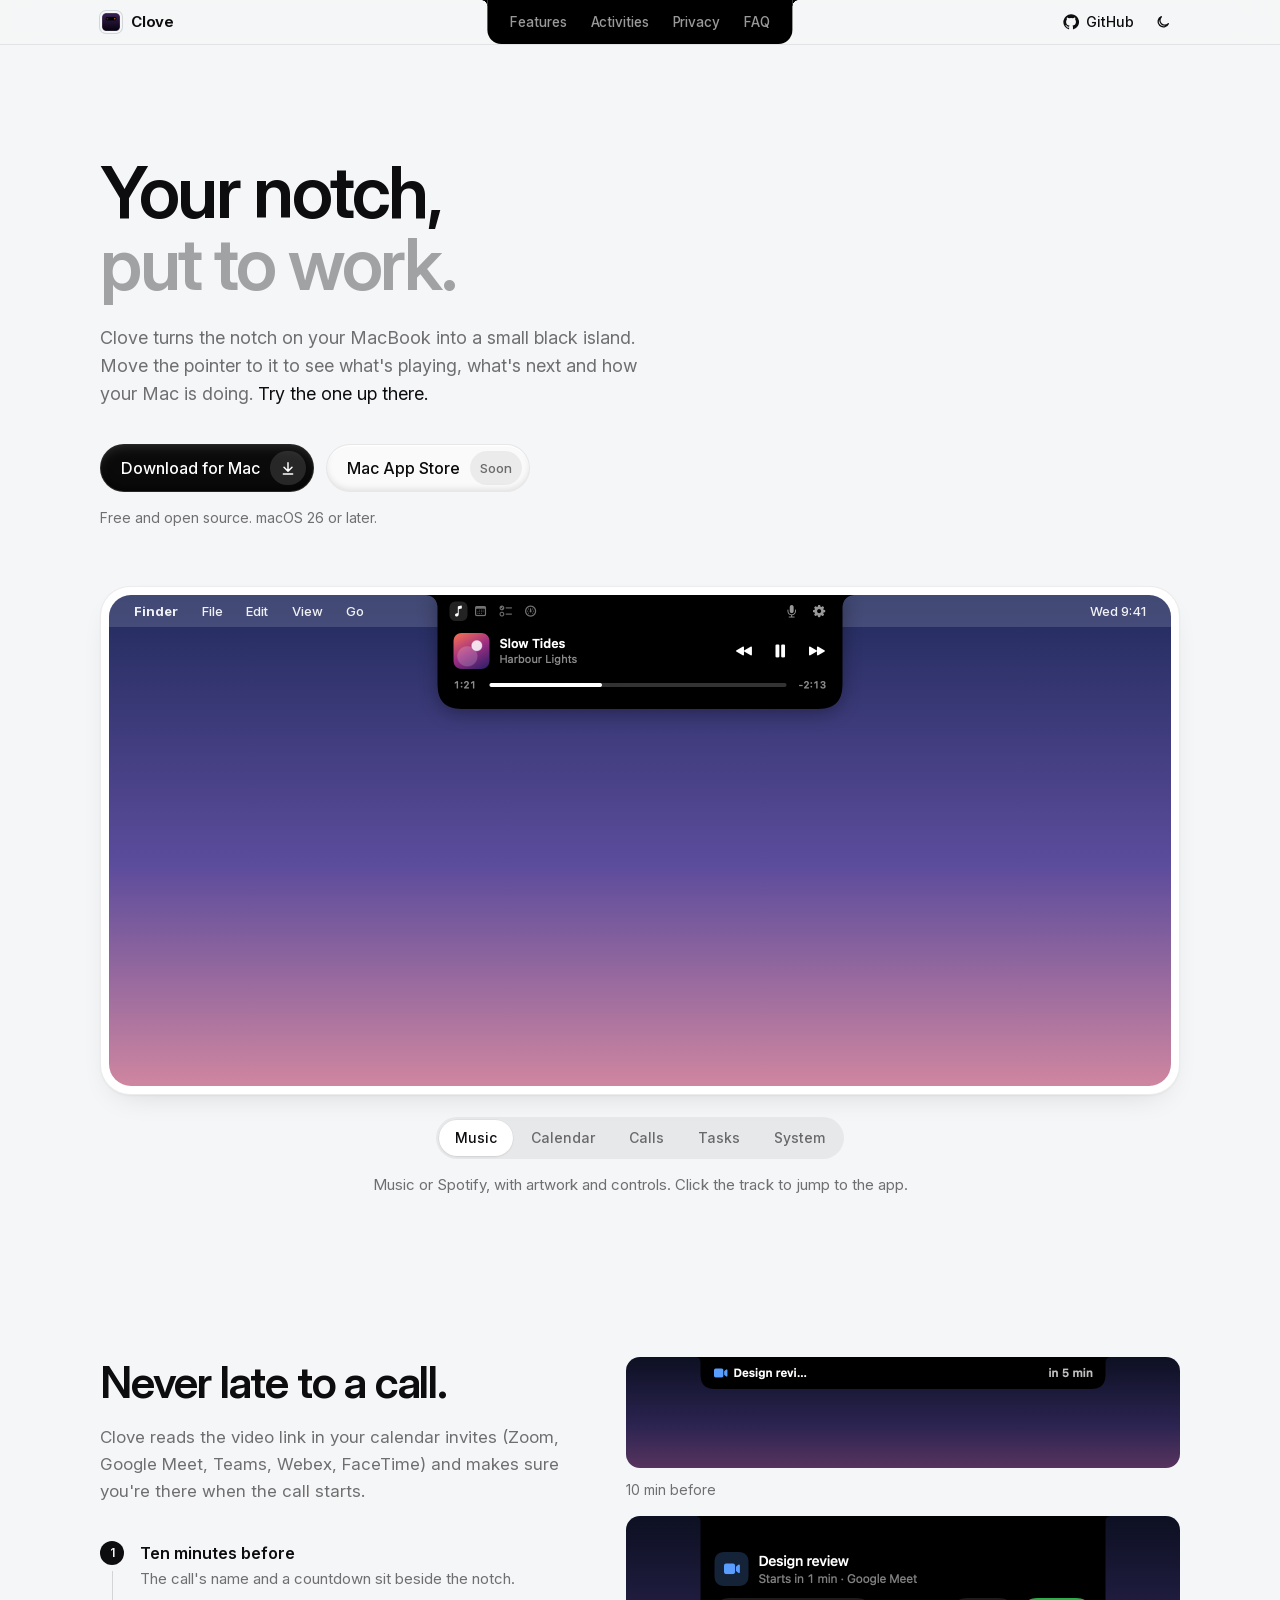
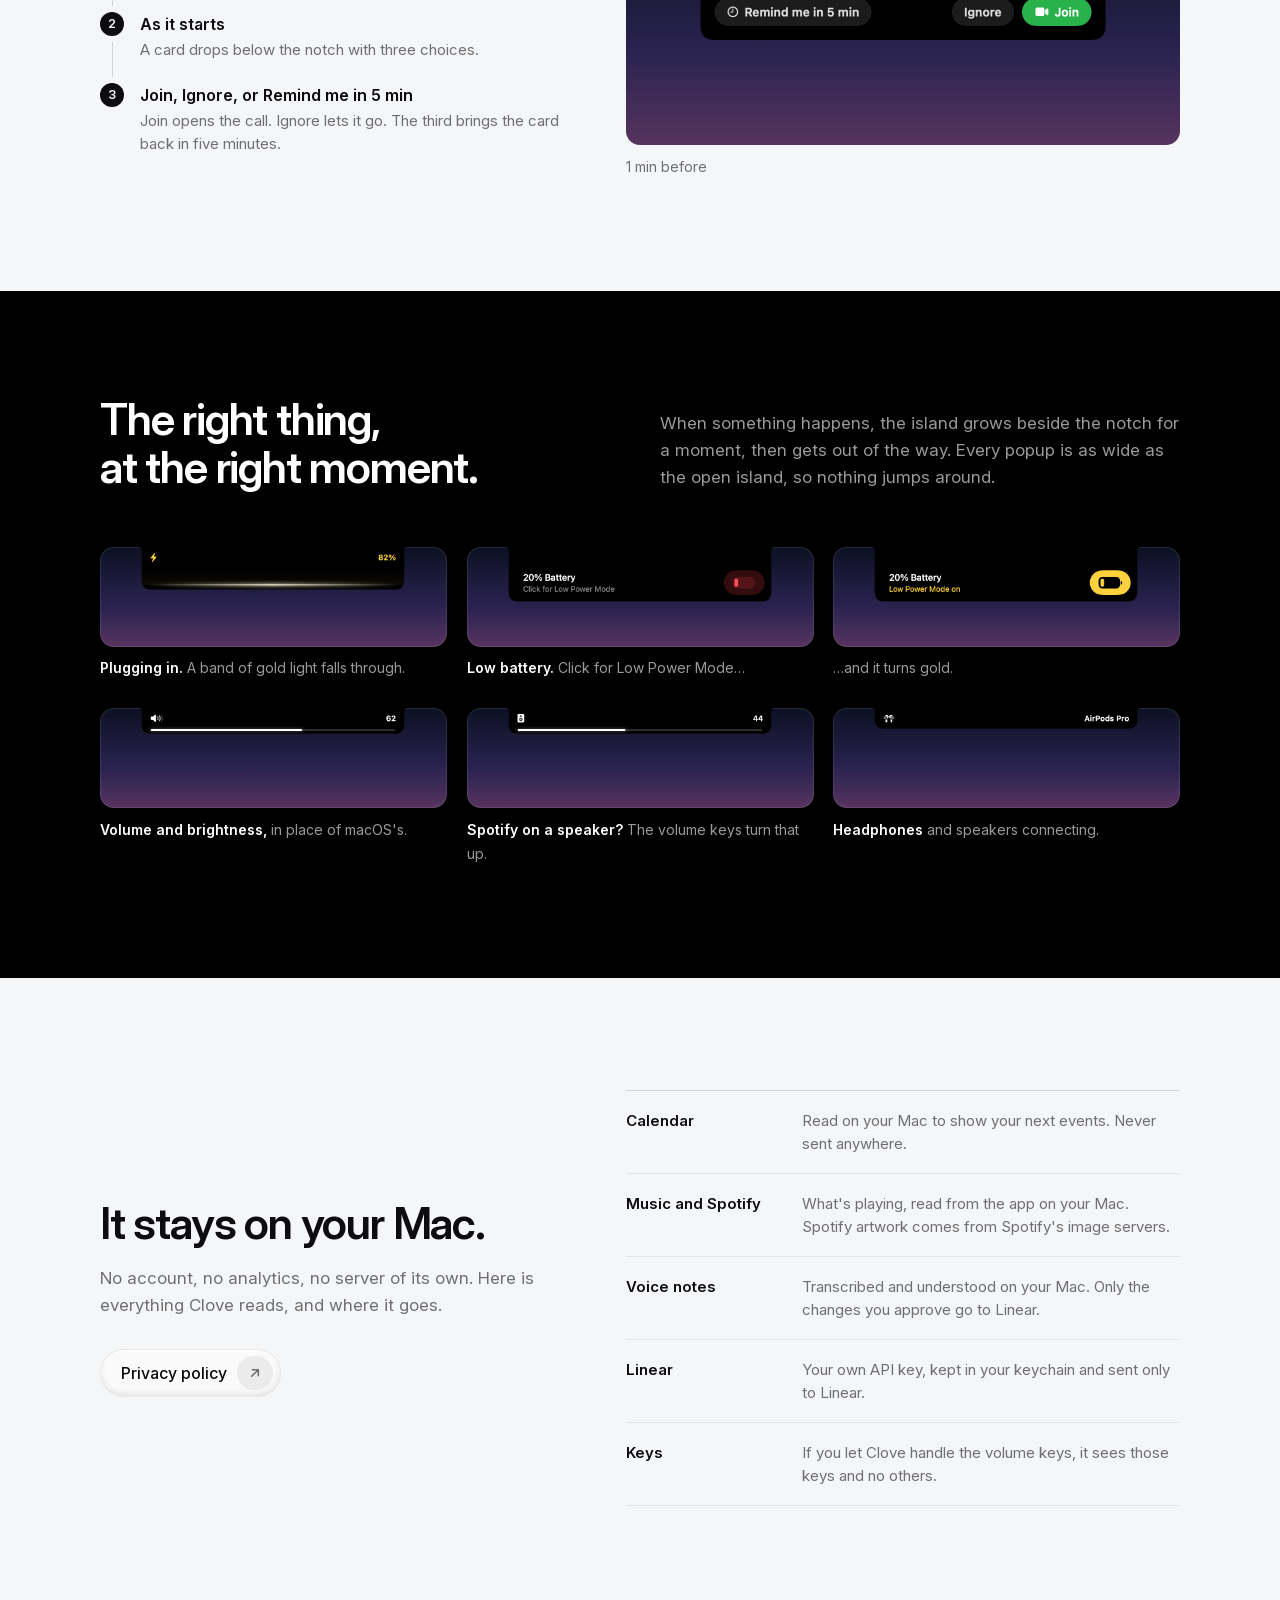
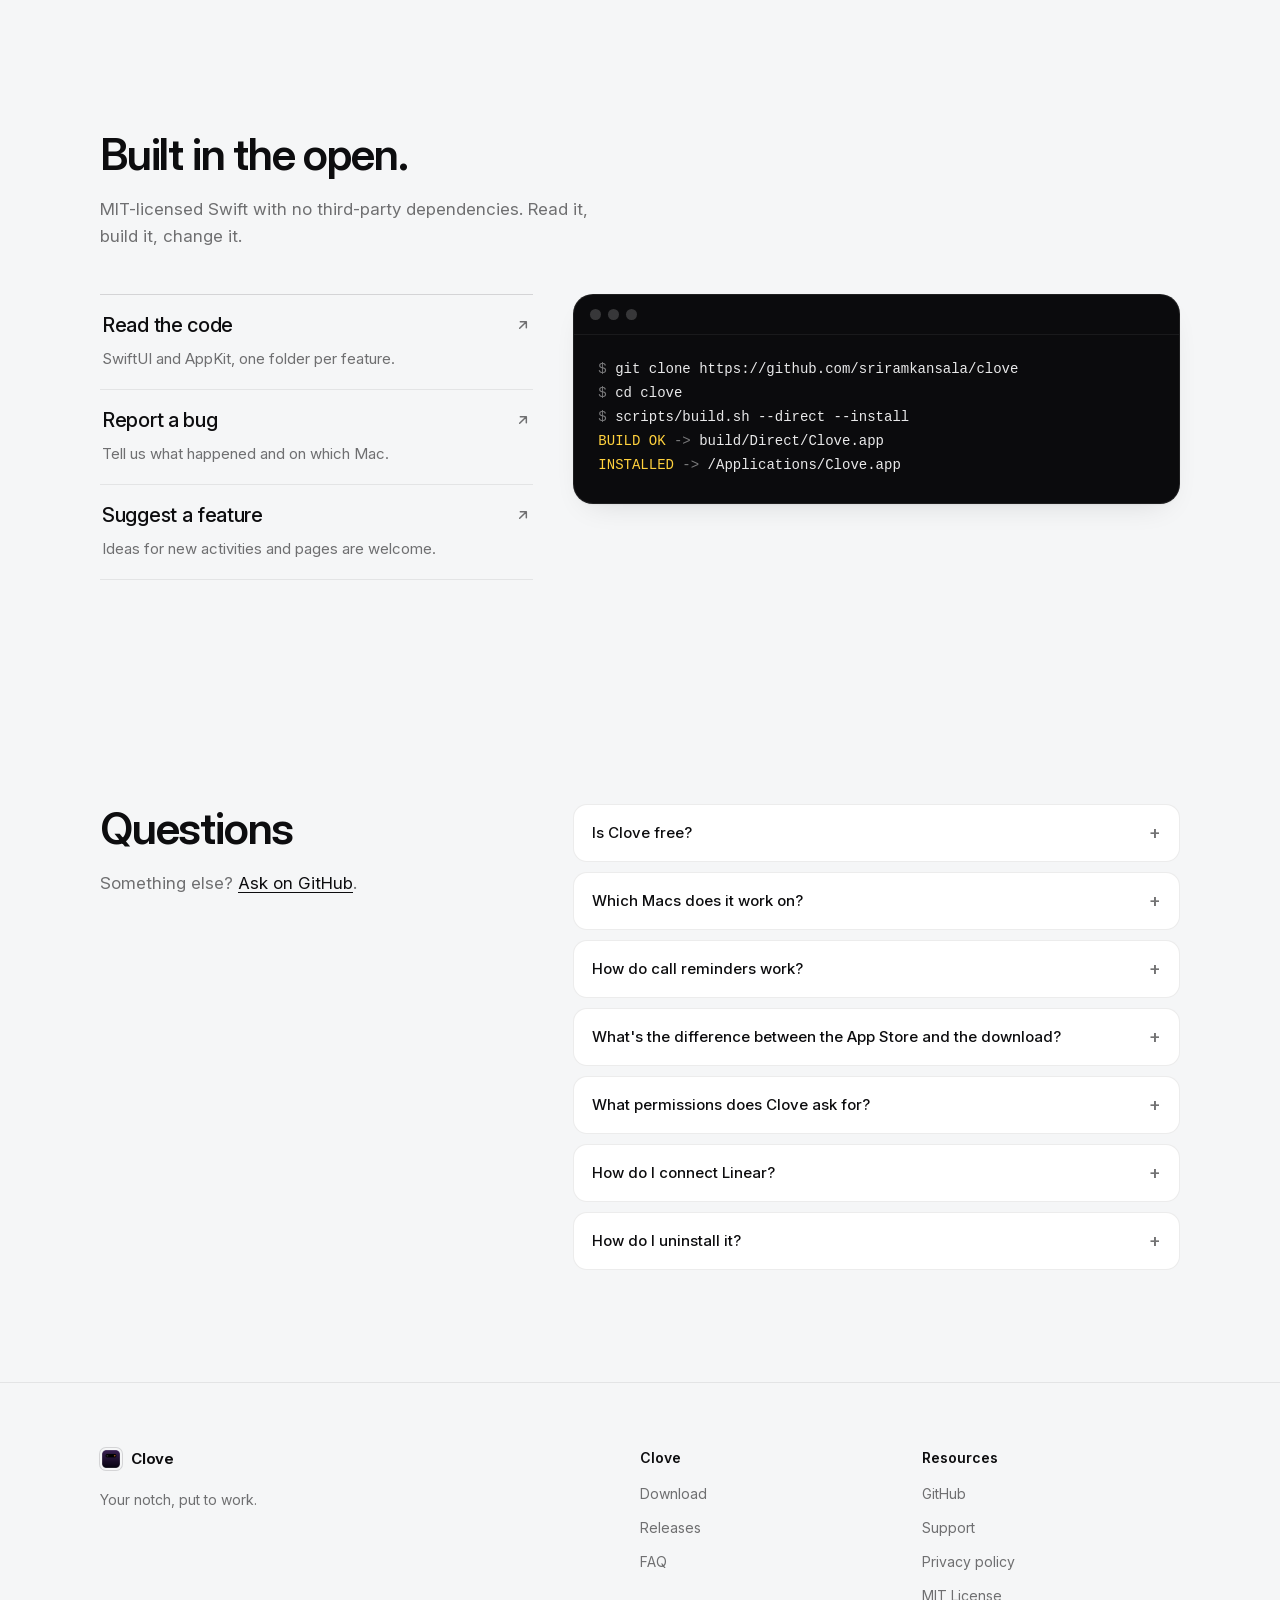
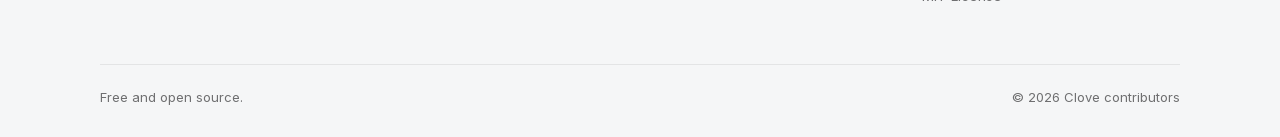
==== commit 3f6648df: "Website: a menu bar with a notch, dark mode in reach, less filler The header is now a Mac menu bar: " ====
--- a/website/index.html
+++ b/website/index.html
@@ -3,11 +3,13 @@
 <head>
   <meta charset="utf-8">
   <meta name="viewport" content="width=device-width, initial-scale=1">
-  <title>Clove — a Dynamic Island for your Mac</title>
+  <title>Clove — your notch, put to work</title>
   <meta name="description" content="Clove turns the MacBook notch into a small island that shows what's playing, what's next and what your Mac is doing. Free and open source.">
-  <meta property="og:title" content="Clove — a Dynamic Island for your Mac">
+  <meta property="og:title" content="Clove — your notch, put to work">
   <meta property="og:description" content="Music, calendar, tasks and live activities in your MacBook's notch. Free and open source.">
   <meta property="og:image" content="images/island-player.png">
+  <meta name="theme-color" content="#f6f6f6" media="(prefers-color-scheme: light)">
+  <meta name="theme-color" content="#111111" media="(prefers-color-scheme: dark)">
   <link rel="icon" type="image/png" href="favicon.png">
   <link rel="preload" href="fonts/inter-latin.woff2" as="font" type="font/woff2" crossorigin>
   <link rel="stylesheet" href="styles.css">
@@ -19,43 +21,51 @@
 <body>
   <svg width="0" height="0" style="position:absolute" aria-hidden="true">
     <defs>
-      <symbol id="i-music" viewBox="0 0 24 24" fill="none" stroke="currentColor" stroke-width="2" stroke-linecap="round" stroke-linejoin="round"><path d="M9 18V5l11-2v13"/><circle cx="6" cy="18" r="3"/><circle cx="17" cy="16" r="3"/></symbol>
-      <symbol id="i-calendar" viewBox="0 0 24 24" fill="none" stroke="currentColor" stroke-width="2" stroke-linecap="round" stroke-linejoin="round"><rect x="3" y="4.5" width="18" height="16" rx="3"/><path d="M3 9.5h18M8 2.5v4M16 2.5v4"/></symbol>
-      <symbol id="i-tasks" viewBox="0 0 24 24" fill="none" stroke="currentColor" stroke-width="2" stroke-linecap="round" stroke-linejoin="round"><path d="m3.5 6 2 2 3.5-3.5M3.5 15l2 2 3.5-3.5M13 7h8M13 16h8"/></symbol>
-      <symbol id="i-gauge" viewBox="0 0 24 24" fill="none" stroke="currentColor" stroke-width="2" stroke-linecap="round" stroke-linejoin="round"><path d="M4 18a9 9 0 1 1 16 0"/><path d="m12 14 4-5"/><circle cx="12" cy="14" r="1.6" fill="currentColor"/></symbol>
-      <symbol id="i-bolt" viewBox="0 0 24 24" fill="currentColor"><path d="M13.2 2 4.5 13.4h6.3L9.9 22l8.6-11.4h-6.2z"/></symbol>
-      <symbol id="i-battery" viewBox="0 0 24 24" fill="none" stroke="currentColor" stroke-width="2" stroke-linecap="round" stroke-linejoin="round"><rect x="2.5" y="7" width="16.5" height="10" rx="3"/><path d="M21.5 10.5v3"/><path d="M6 10.5v3" stroke-width="2.6"/></symbol>
-      <symbol id="i-speaker" viewBox="0 0 24 24" fill="none" stroke="currentColor" stroke-width="2" stroke-linecap="round" stroke-linejoin="round"><path d="M4 9.5h3.5L12 5.5v13l-4.5-4H4z"/><path d="M15.5 9a4.5 4.5 0 0 1 0 6M18.5 6.5a8 8 0 0 1 0 11"/></symbol>
-      <symbol id="i-video" viewBox="0 0 24 24" fill="none" stroke="currentColor" stroke-width="2" stroke-linecap="round" stroke-linejoin="round"><rect x="2.5" y="6" width="13" height="12" rx="3"/><path d="m15.5 10.5 6-3.5v10l-6-3.5"/></symbol>
-      <symbol id="i-headphones" viewBox="0 0 24 24" fill="none" stroke="currentColor" stroke-width="2" stroke-linecap="round" stroke-linejoin="round"><path d="M3.5 17v-4.5a8.5 8.5 0 0 1 17 0V17"/><rect x="3" y="14" width="4.5" height="7" rx="2"/><rect x="16.5" y="14" width="4.5" height="7" rx="2"/></symbol>
-      <symbol id="i-mic" viewBox="0 0 24 24" fill="none" stroke="currentColor" stroke-width="2" stroke-linecap="round" stroke-linejoin="round"><rect x="8.5" y="2.5" width="7" height="12" rx="3.5"/><path d="M5 11a7 7 0 0 0 14 0M12 18v3.5"/></symbol>
-      <symbol id="i-cpu" viewBox="0 0 24 24" fill="none" stroke="currentColor" stroke-width="2" stroke-linecap="round" stroke-linejoin="round"><rect x="6" y="6" width="12" height="12" rx="2"/><path d="M9.5 2.5V6M14.5 2.5V6M9.5 18v3.5M14.5 18v3.5M2.5 9.5H6M2.5 14.5H6M18 9.5h3.5M18 14.5h3.5"/></symbol>
-      <symbol id="i-play" viewBox="0 0 24 24" fill="currentColor"><path d="M7 4.5v15l12.5-7.5z"/></symbol>
-      <symbol id="i-bell" viewBox="0 0 24 24" fill="none" stroke="currentColor" stroke-width="2" stroke-linecap="round" stroke-linejoin="round"><path d="M6 16V11a6 6 0 1 1 12 0v5l1.5 2h-15z"/><path d="M10 21h4"/></symbol>
       <symbol id="i-sun" viewBox="0 0 24 24" fill="none" stroke="currentColor" stroke-width="2" stroke-linecap="round"><circle cx="12" cy="12" r="4"/><path d="M12 2v2M12 20v2M2 12h2M20 12h2M4.9 4.9l1.4 1.4M17.7 17.7l1.4 1.4M4.9 19.1l1.4-1.4M17.7 6.3l1.4-1.4"/></symbol>
       <symbol id="i-moon" viewBox="0 0 24 24" fill="none" stroke="currentColor" stroke-width="2" stroke-linecap="round" stroke-linejoin="round"><path d="M20 14.5A8 8 0 1 1 9.5 4 6.5 6.5 0 0 0 20 14.5z"/></symbol>
-      <symbol id="i-display" viewBox="0 0 24 24" fill="none" stroke="currentColor" stroke-width="2" stroke-linecap="round" stroke-linejoin="round"><rect x="2.5" y="4" width="19" height="13" rx="2.5"/><path d="M8.5 21h7M12 17v4"/></symbol>
       <symbol id="i-arrow" viewBox="0 0 24 24" fill="none" stroke="currentColor" stroke-width="2.2" stroke-linecap="round" stroke-linejoin="round"><path d="M7 17 17 7M8 7h9v9"/></symbol>
       <symbol id="i-down" viewBox="0 0 24 24" fill="none" stroke="currentColor" stroke-width="2.2" stroke-linecap="round" stroke-linejoin="round"><path d="M12 4v13M6 11l6 6 6-6M5 21h14"/></symbol>
-      <symbol id="i-lock" viewBox="0 0 24 24" fill="none" stroke="currentColor" stroke-width="2" stroke-linecap="round" stroke-linejoin="round"><rect x="4.5" y="10.5" width="15" height="11" rx="2.5"/><path d="M8 10.5V7a4 4 0 0 1 8 0v3.5"/></symbol>
       <symbol id="i-github" viewBox="0 0 24 24" fill="currentColor"><path d="M12 .5a11.5 11.5 0 0 0-3.64 22.41c.58.11.79-.25.79-.56v-2c-3.2.7-3.88-1.37-3.88-1.37-.52-1.33-1.28-1.69-1.28-1.69-1.05-.71.08-.7.08-.7 1.16.08 1.77 1.19 1.77 1.19 1.03 1.77 2.7 1.26 3.36.96.1-.75.4-1.26.73-1.55-2.55-.29-5.24-1.28-5.24-5.69 0-1.26.45-2.29 1.19-3.09-.12-.29-.52-1.46.11-3.05 0 0 .97-.31 3.17 1.18a11 11 0 0 1 5.77 0c2.2-1.49 3.17-1.18 3.17-1.18.63 1.59.23 2.76.11 3.05.74.8 1.19 1.83 1.19 3.09 0 4.42-2.7 5.4-5.26 5.68.41.36.78 1.06.78 2.14v3.17c0 .31.21.68.8.56A11.5 11.5 0 0 0 12 .5z"/></symbol>
     </defs>
   </svg>
 
-  <header class="site-header">
-    <div class="container">
-      <a class="brand" href="./" aria-label="Clove home"><img src="images/icon.png" alt="" width="28" height="28">Clove</a>
-      <nav class="primary-nav" aria-label="Primary">
-        <a href="#pages">Features</a>
-        <a href="#activities">Activities</a>
-        <a href="#privacy">Privacy</a>
-        <a href="#faq">FAQ</a>
+  <!-- A menu bar with a notch. The notch holds the navigation, and under the pointer it opens
+       the way Clove's island does. -->
+  <header class="menubar-header">
+    <div class="bar">
+      <a class="brand" href="./" aria-label="Clove home"><img src="images/icon.png" alt="" width="22" height="22"><span>Clove</span></a>
+
+      <nav class="notch" aria-label="Primary">
+        <div class="notch-row">
+          <span class="notch-pill" aria-hidden="true"></span>
+          <a href="#features">Features</a>
+          <a href="#activities">Activities</a>
+          <a href="#privacy">Privacy</a>
+          <a href="#faq">FAQ</a>
+        </div>
+        <div class="notch-peek" aria-hidden="true">
+          <div>
+            <div class="peek">
+              <span class="art"></span>
+              <span class="meta">
+                <b>Slow Tides</b>
+                <span>Harbour Lights</span>
+                <span class="progress"><i></i></span>
+              </span>
+              <span class="eq"><i></i><i></i><i></i><i></i></span>
+            </div>
+          </div>
+        </div>
       </nav>
-      <div class="header-actions">
-        <a class="pill pill-dark pill-compact" href="https://github.com/sriramkansala/clove" data-stars>
-          <svg width="18" height="18" aria-hidden="true"><use href="#i-github"/></svg>
-          <span data-stars-label>GitHub</span>
+
+      <div class="bar-actions">
+        <a class="status-item github" href="https://github.com/sriramkansala/clove" data-stars>
+          <svg aria-hidden="true"><use href="#i-github"/></svg><span data-stars-label>GitHub</span>
         </a>
+        <button class="status-item theme-toggle" type="button" data-theme-toggle aria-label="Switch to dark mode">
+          <svg class="sun" aria-hidden="true"><use href="#i-sun"/></svg>
+          <svg class="moon" aria-hidden="true"><use href="#i-moon"/></svg>
+        </button>
       </div>
     </div>
   </header>
@@ -63,17 +73,8 @@
   <main>
     <section class="hero">
       <div class="container">
-        <h1><span class="wordmark">Clove</span><span>A Dynamic Island for your Mac</span></h1>
-
-        <p class="proof">
-          <span>Shows</span>
-          <span class="app"><svg aria-hidden="true"><use href="#i-music"/></svg>Music,</span>
-          <span class="app"><svg aria-hidden="true"><use href="#i-play"/></svg>Spotify,</span>
-          <span class="app"><svg aria-hidden="true"><use href="#i-calendar"/></svg>Calendar,</span>
-          <span class="app"><svg aria-hidden="true"><use href="#i-tasks"/></svg>Linear,</span>
-          <span class="app"><svg aria-hidden="true"><use href="#i-gauge"/></svg>your Mac</span>
-          <a href="#activities">and more →</a>
-        </p>
+        <h1>Your notch,<br><span>put to work.</span></h1>
+        <p class="hero-lede">Clove turns the notch on your MacBook into a small black island. Move the pointer to it to see what's playing, what's next and how your Mac is doing. <span class="try">Try the one up there.</span></p>
 
         <div class="cta">
           <a class="pill pill-dark" href="https://github.com/sriramkansala/clove/releases/latest" data-download>
@@ -86,213 +87,96 @@
           </span>
         </div>
         <p class="cta-note" data-download-note>Free and open source. macOS 26 or later.</p>
-
-        <div class="compare" id="demo">
-          <div class="compare-grid">
-            <div class="compare-side">
-              <span class="label-chip">Without</span>
-              <div class="screen">
-                <div class="menubar"><span class="left"><b>Finder</b><span>File</span><span>Edit</span><span>View</span></span><span class="right"><span>Wed 9:41</span></span></div>
-                <div class="notch"></div>
-              </div>
-              <p class="compare-caption">A black notch in the middle of your menu bar.</p>
-            </div>
-            <div class="compare-side">
-              <span class="label-chip">With Clove</span>
-              <div class="screen">
-                <div class="menubar"><span class="left"><b>Finder</b><span>File</span><span>Edit</span><span>View</span></span><span class="right"><span>Wed 9:41</span></span></div>
-                <img class="island" data-demo-image src="images/island-player.png" alt="The Clove island open below the notch, playing music" width="920" height="276">
-              </div>
-              <p class="compare-caption" data-demo-caption>Move the pointer to the notch: the island opens on what's playing.</p>
-            </div>
-          </div>
-          <div class="tabs" role="tablist" aria-label="Island pages">
-            <button class="tab" role="tab" aria-selected="true" data-demo="player">Music</button>
-            <button class="tab" role="tab" aria-selected="false" data-demo="calendar">Calendar</button>
-            <button class="tab" role="tab" aria-selected="false" data-demo="tasks">Tasks</button>
-            <button class="tab" role="tab" aria-selected="false" data-demo="system">System</button>
-            <button class="tab" role="tab" aria-selected="false" data-demo="low-battery">Activities</button>
-          </div>
-        </div>
-      </div>
-    </section>
-
-    <section class="strip" aria-labelledby="works-with">
-      <div class="container">
-        <h3 id="works-with">Works with the apps you already use</h3>
-        <ul>
-          <li>Music</li><li>Spotify</li><li>Calendar</li><li>Zoom</li><li>Google Meet</li><li>Teams</li><li>Linear</li>
-        </ul>
-      </div>
-    </section>
-
-    <section class="section" id="pages">
-      <div class="container">
-        <div class="eyebrow">Clove <span class="badge">Free &amp; open source</span></div>
-        <h2 class="title">Hover over the notch and it shows<br>
-          <span class="rotator" aria-live="off">
-            <span class="on">what's playing.</span>
-            <span>what's next.</span>
-            <span>what's due.</span>
-            <span>how your Mac is doing.</span>
-          </span>
-        </h2>
-
-        <div class="showcase">
-          <article class="panel" aria-expanded="true" tabindex="0">
-            <div class="spine">Now playing</div>
-            <div class="body">
-              <div><h3>Now playing</h3><p>Music or Spotify, with artwork, controls and a scrubber. Click the track to jump to the app.</p></div>
-              <div class="screen"><div class="menubar"><span class="left"><b>Music</b></span><span class="right"><span>9:41</span></span></div><img class="island" src="images/island-player.png" alt="The player page" loading="lazy" width="920" height="276"></div>
-            </div>
-          </article>
-          <article class="panel" aria-expanded="false" tabindex="0">
-            <div class="spine">Calendar</div>
-            <div class="body">
-              <div><h3>Calendar</h3><p>Your next events today and tomorrow, with a Join button for Zoom, Meet, Teams, Webex and FaceTime.</p></div>
-              <div class="screen"><div class="menubar"><span class="left"><b>Calendar</b></span><span class="right"><span>9:41</span></span></div><img class="island" src="images/island-calendar.png" alt="The calendar page" loading="lazy" width="920" height="284"></div>
-            </div>
-          </article>
-          <article class="panel" aria-expanded="false" tabindex="0">
-            <div class="spine">Tasks</div>
-            <div class="body">
-              <div><h3>Tasks</h3><p>Your Linear issues for this cycle. Press ⌥ Space to dictate a note; it's understood on your Mac and you review every change.</p></div>
-              <div class="screen"><div class="menubar"><span class="left"><b>Linear</b></span><span class="right"><span>9:41</span></span></div><img class="island" src="images/island-tasks.png" alt="The tasks page" loading="lazy" width="920" height="366"></div>
-            </div>
-          </article>
-          <article class="panel" aria-expanded="false" tabindex="0">
-            <div class="spine">System</div>
-            <div class="body">
-              <div><h3>System</h3><p>Battery and charger, per-core CPU, memory, GPU, network and disk. Sampled only while you look.</p></div>
-              <div class="screen"><div class="menubar"><span class="left"><b>Finder</b></span><span class="right"><span>9:41</span></span></div><img class="island" src="images/island-system.png" alt="The system page" loading="lazy" width="920" height="438"></div>
-            </div>
-          </article>
-        </div>
-      </div>
-    </section>
-
-    <section class="section center" aria-labelledby="fit-title">
-      <div class="container">
-        <h2 class="title small" id="fit-title">Fits the way you already work.</h2>
-        <p class="lede">No new accounts and no setup beyond the permissions each part needs. Turn off anything you don't want.</p>
-
-        <div class="fit-grid">
-          <div class="fit-card">
-            <div class="cluster" aria-hidden="true">
-              <span class="chip main"><svg><use href="#i-music"/></svg></span>
-              <span class="chip c1"><svg><use href="#i-play"/></svg></span>
-              <span class="chip c2"><svg><use href="#i-headphones"/></svg></span>
-              <span class="chip c3"><svg><use href="#i-speaker"/></svg></span>
-              <span class="chip c4"><svg><use href="#i-play"/></svg></span>
-              <span class="chip c5"><svg><use href="#i-speaker"/></svg></span>
-              <span class="chip c6"><svg><use href="#i-headphones"/></svg></span>
-            </div>
-            <h3>Your music</h3>
-            <p>Music and Spotify. When Spotify plays on a speaker or TV, the volume keys turn that up.</p>
-          </div>
-          <div class="fit-card">
-            <div class="cluster" aria-hidden="true">
-              <span class="chip main"><svg><use href="#i-calendar"/></svg></span>
-              <span class="chip c1"><svg><use href="#i-video"/></svg></span>
-              <span class="chip c2"><svg><use href="#i-bell"/></svg></span>
-              <span class="chip c3"><svg><use href="#i-video"/></svg></span>
-              <span class="chip c4"><svg><use href="#i-calendar"/></svg></span>
-              <span class="chip c5"><svg><use href="#i-bell"/></svg></span>
-              <span class="chip c6"><svg><use href="#i-video"/></svg></span>
-            </div>
-            <h3>Your schedule</h3>
-            <p>Every calendar in the Calendar app: iCloud, Google, Exchange. Meetings get a countdown.</p>
-          </div>
-          <div class="fit-card">
-            <div class="cluster" aria-hidden="true">
-              <span class="chip main"><svg><use href="#i-tasks"/></svg></span>
-              <span class="chip c1"><svg><use href="#i-mic"/></svg></span>
-              <span class="chip c2"><svg><use href="#i-bell"/></svg></span>
-              <span class="chip c3"><svg><use href="#i-tasks"/></svg></span>
-              <span class="chip c4"><svg><use href="#i-mic"/></svg></span>
-              <span class="chip c5"><svg><use href="#i-lock"/></svg></span>
-              <span class="chip c6"><svg><use href="#i-tasks"/></svg></span>
-            </div>
-            <h3>Your tasks</h3>
-            <p>Linear with your own API key, kept in your keychain. Voice notes run on device.</p>
-          </div>
-          <div class="fit-card">
-            <div class="cluster" aria-hidden="true">
-              <span class="chip main"><svg><use href="#i-gauge"/></svg></span>
-              <span class="chip c1"><svg><use href="#i-battery"/></svg></span>
-              <span class="chip c2"><svg><use href="#i-cpu"/></svg></span>
-              <span class="chip c3"><svg><use href="#i-bolt"/></svg></span>
-              <span class="chip c4"><svg><use href="#i-display"/></svg></span>
-              <span class="chip c5"><svg><use href="#i-cpu"/></svg></span>
-              <span class="chip c6"><svg><use href="#i-battery"/></svg></span>
-            </div>
-            <h3>Your Mac</h3>
-            <p>Battery, charger watts, CPU, memory, GPU, network and disk, at a glance.</p>
-          </div>
+      </div>
+    </section>
+
+    <section class="demo" id="features" aria-label="What the island shows">
+      <div class="container">
+        <div class="demo-frame">
+          <div class="screen screen-lg">
+            <div class="menubar"><span class="left"><b>Finder</b><span>File</span><span>Edit</span><span>View</span><span>Go</span></span><span class="right"><span>Wed 9:41</span></span></div>
+            <img class="island" data-demo-image src="images/island-player.png" alt="The Clove island open below the notch, playing music" width="920" height="276">
+          </div>
+        </div>
+        <div class="segmented" role="tablist" aria-label="Island pages">
+          <button class="segment" role="tab" aria-selected="true" data-demo="player">Music</button>
+          <button class="segment" role="tab" aria-selected="false" data-demo="calendar">Calendar</button>
+          <button class="segment" role="tab" aria-selected="false" data-demo="reminder">Calls</button>
+          <button class="segment" role="tab" aria-selected="false" data-demo="tasks">Tasks</button>
+          <button class="segment" role="tab" aria-selected="false" data-demo="system">System</button>
+        </div>
+        <p class="demo-caption" data-demo-caption>Music or Spotify, with artwork and controls. Click the track to jump to the app.</p>
+      </div>
+    </section>
+
+    <section class="section" id="calls" aria-labelledby="calls-title">
+      <div class="container split">
+        <div>
+          <h2 class="title" id="calls-title">Never late to a call.</h2>
+          <p class="lede">Clove reads the video link in your calendar invites (Zoom, Google Meet, Teams, Webex, FaceTime) and makes sure you're there when the call starts.</p>
+          <ol class="timeline">
+            <li><b>Ten minutes before</b><span>The call's name and a countdown sit beside the notch.</span></li>
+            <li><b>As it starts</b><span>A card drops below the notch with three choices.</span></li>
+            <li><b>Join, Ignore, or Remind me in 5 min</b><span>Join opens the call. Ignore lets it go. The third brings the card back in five minutes.</span></li>
+          </ol>
+        </div>
+        <div class="split-media">
+          <figure>
+            <div class="screen dusk strip"><img class="island" src="images/island-meeting.png" alt="Beside the notch: Design review, in 5 min" loading="lazy" width="920" height="112"></div>
+            <figcaption>10 min before</figcaption>
+          </figure>
+          <figure>
+            <div class="screen dusk card"><img class="island" src="images/island-reminder.png" alt="A card below the notch: Design review, starts in 1 min on Google Meet, with Remind me in 5 min, Ignore and Join" loading="lazy" width="920" height="296"></div>
+            <figcaption>1 min before</figcaption>
+          </figure>
+        </div>
+      </div>
+    </section>
+
+    <section class="band" id="activities" aria-labelledby="activities-title">
+      <div class="container">
+        <div class="band-head">
+          <h2 class="title" id="activities-title">The right thing,<br>at the right moment.</h2>
+          <p>When something happens, the island grows beside the notch for a moment, then gets out of the way. Every popup is as wide as the open island, so nothing jumps around.</p>
+        </div>
+
+        <div class="stage-grid">
+          <figure><div class="screen dusk"><img class="island" src="images/island-charging.png" alt="Charging: a gold line under the notch with the battery level" loading="lazy" width="920" height="180"></div><figcaption><b>Plugging in.</b> A band of gold light falls through.</figcaption></figure>
+          <figure><div class="screen dusk"><img class="island" src="images/island-low-battery.png" alt="20% battery, click for Low Power Mode" loading="lazy" width="920" height="216"></div><figcaption><b>Low battery.</b> Click for Low Power Mode…</figcaption></figure>
+          <figure><div class="screen dusk"><img class="island" src="images/island-low-power.png" alt="Low Power Mode on, in gold" loading="lazy" width="920" height="216"></div><figcaption>…and it turns gold.</figcaption></figure>
+          <figure><div class="screen dusk"><img class="island" src="images/island-volume.png" alt="Volume at 62" loading="lazy" width="920" height="128"></div><figcaption><b>Volume and brightness,</b> in place of macOS's.</figcaption></figure>
+          <figure><div class="screen dusk"><img class="island" src="images/island-speaker.png" alt="A speaker at 44" loading="lazy" width="920" height="128"></div><figcaption><b>Spotify on a speaker?</b> The volume keys turn that up.</figcaption></figure>
+          <figure><div class="screen dusk"><img class="island" src="images/island-airpods.png" alt="AirPods Pro connected" loading="lazy" width="920" height="112"></div><figcaption><b>Headphones</b> and speakers connecting.</figcaption></figure>
         </div>
       </div>
     </section>
 
     <section class="section" id="privacy" aria-labelledby="privacy-title">
-      <div class="container proof-grid">
-        <div>
-          <h2 class="title" id="privacy-title">Private by design.</h2>
-          <a class="pill pill-light" href="privacy.html">Read the privacy policy <span class="tail"><svg aria-hidden="true"><use href="#i-arrow"/></svg></span></a>
-        </div>
-        <div>
-          <div class="stats">
-            <div class="stat"><strong>0</strong><span>accounts, ads or analytics</span></div>
-            <div class="stat"><strong>100%</strong><span>of voice notes understood on your Mac</span></div>
-          </div>
-          <p>Clove has no server of its own and collects nothing. Your calendar and music stay on your Mac. If you connect Linear, your key lives in your keychain and goes only to Linear.</p>
-        </div>
-      </div>
-    </section>
-
-    <section class="band" id="activities" aria-labelledby="activities-title">
-      <div class="container">
-        <div class="band-head">
-          <div>
-            <div class="eyebrow">Clove <span class="badge">Activities</span></div>
-            <h2 class="title" id="activities-title">The right thing,<br>at the right moment.</h2>
-            <div class="cta">
-              <a class="pill pill-light" href="https://github.com/sriramkansala/clove/releases/latest" data-download>Download <span class="tail"><svg aria-hidden="true"><use href="#i-down"/></svg></span></a>
-              <a class="pill pill-dark" href="https://github.com/sriramkansala/clove">View source <span class="tail"><svg aria-hidden="true"><use href="#i-arrow"/></svg></span></a>
-            </div>
-          </div>
-          <p>When something happens, the island grows beside the notch for a moment, then gets out of the way. Every popup is the same width as the open island, so nothing jumps around.</p>
-        </div>
-
-        <div class="stage">
-          <div class="stage-grid">
-            <figure><div class="screen dusk"><img class="island" src="images/island-charging.png" alt="Charging" loading="lazy" width="920" height="180"></div><figcaption>Plugging in: a band of gold light falls through.</figcaption></figure>
-            <figure><div class="screen dusk"><img class="island" src="images/island-low-battery.png" alt="Low battery" loading="lazy" width="920" height="216"></div><figcaption>Low battery: click for Low Power Mode…</figcaption></figure>
-            <figure><div class="screen dusk"><img class="island" src="images/island-low-power.png" alt="Low Power Mode on" loading="lazy" width="920" height="216"></div><figcaption>…and it turns gold.</figcaption></figure>
-            <figure><div class="screen dusk"><img class="island" src="images/island-volume.png" alt="Volume" loading="lazy" width="920" height="128"></div><figcaption>Volume and brightness, in place of macOS's.</figcaption></figure>
-            <figure><div class="screen dusk"><img class="island" src="images/island-meeting.png" alt="Meeting soon" loading="lazy" width="920" height="112"></div><figcaption>A meeting about to start.</figcaption></figure>
-            <figure><div class="screen dusk"><img class="island" src="images/island-airpods.png" alt="AirPods connected" loading="lazy" width="920" height="112"></div><figcaption>Headphones and speakers connecting.</figcaption></figure>
-          </div>
-        </div>
-
-        <div class="feature-grid">
-          <div class="feature"><svg aria-hidden="true"><use href="#i-bolt"/></svg><h3>Charging</h3><p>Plug in and gold light falls through the island. The System page shows the charger's watts and the time to full.</p></div>
-          <div class="feature"><svg aria-hidden="true"><use href="#i-battery"/></svg><h3>Low battery</h3><p>At 20 % and 10 %, a card offers Low Power Mode, and turns gold once it's on.</p></div>
-          <div class="feature"><svg aria-hidden="true"><use href="#i-speaker"/></svg><h3>Volume, anywhere</h3><p>When Spotify plays on another device, the volume keys control that device.</p></div>
-          <div class="feature"><svg aria-hidden="true"><use href="#i-bell"/></svg><h3>Meetings and deadlines</h3><p>A countdown before calls with a link, and a nudge when a Linear issue is due.</p></div>
-        </div>
+      <div class="container split">
+        <div>
+          <h2 class="title" id="privacy-title">It stays on your Mac.</h2>
+          <p class="lede">No account, no analytics, no server of its own. Here is everything Clove reads, and where it goes.</p>
+          <a class="pill pill-light" href="privacy.html">Privacy policy <span class="tail"><svg aria-hidden="true"><use href="#i-arrow"/></svg></span></a>
+        </div>
+        <dl class="ledger">
+          <div><dt>Calendar</dt><dd>Read on your Mac to show your next events. Never sent anywhere.</dd></div>
+          <div><dt>Music and Spotify</dt><dd>What's playing, read from the app on your Mac. Spotify artwork comes from Spotify's image servers.</dd></div>
+          <div><dt>Voice notes</dt><dd>Transcribed and understood on your Mac. Only the changes you approve go to Linear.</dd></div>
+          <div><dt>Linear</dt><dd>Your own API key, kept in your keychain and sent only to Linear.</dd></div>
+          <div><dt>Keys</dt><dd>If you let Clove handle the volume keys, it sees those keys and no others.</dd></div>
+        </dl>
       </div>
     </section>
 
     <section class="section" id="open-source" aria-labelledby="open-title">
       <div class="container">
-        <h2 class="title" id="open-title">Built in the open</h2>
-        <p class="lede">Clove is MIT-licensed Swift with no third-party dependencies. Read it, build it, change it.</p>
+        <h2 class="title" id="open-title">Built in the open.</h2>
+        <p class="lede">MIT-licensed Swift with no third-party dependencies. Read it, build it, change it.</p>
         <div class="open-grid">
           <div class="rows">
             <div class="row"><a href="https://github.com/sriramkansala/clove">Read the code <svg aria-hidden="true"><use href="#i-arrow"/></svg></a><p>SwiftUI and AppKit, one folder per feature.</p></div>
             <div class="row"><a href="https://github.com/sriramkansala/clove/issues/new">Report a bug <svg aria-hidden="true"><use href="#i-arrow"/></svg></a><p>Tell us what happened and on which Mac.</p></div>
             <div class="row"><a href="https://github.com/sriramkansala/clove/issues">Suggest a feature <svg aria-hidden="true"><use href="#i-arrow"/></svg></a><p>Ideas for new activities and pages are welcome.</p></div>
-            <div class="row"><a href="https://github.com/sriramkansala/clove/releases">Release notes <svg aria-hidden="true"><use href="#i-arrow"/></svg></a><p>What changed in each version.</p></div>
           </div>
           <div class="terminal" aria-label="Building Clove from source">
             <div class="bar" aria-hidden="true"><i></i><i></i><i></i></div>
@@ -309,29 +193,29 @@
     <section class="section" id="faq" aria-labelledby="faq-title">
       <div class="container faq-grid">
         <div>
-          <h2 class="title small" id="faq-title">Frequently asked questions</h2>
-          <p class="lede">Have another question? <a href="https://github.com/sriramkansala/clove/issues">Ask on GitHub</a>.</p>
+          <h2 class="title" id="faq-title">Questions</h2>
+          <p class="lede">Something else? <a href="https://github.com/sriramkansala/clove/issues">Ask on GitHub</a>.</p>
         </div>
         <div class="faq-list">
           <details>
             <summary>Is Clove free?</summary>
-            <div class="answer"><p>Yes. Clove is free, with no in-app purchases, no account and no ads. The source is MIT-licensed.</p></div>
+            <div class="answer"><p>Yes. No in-app purchases, no account and no ads. The source is MIT-licensed.</p></div>
           </details>
           <details>
             <summary>Which Macs does it work on?</summary>
             <div class="answer"><p>Any Mac on macOS 26 or later. It's made for MacBooks with a notch; on other displays the island sits at the top centre of the menu bar. Voice notes need a Mac with Apple Intelligence.</p></div>
           </details>
           <details>
+            <summary>How do call reminders work?</summary>
+            <div class="answer"><p>Clove looks for a Zoom, Meet, Teams, Webex or FaceTime link in each event of the Calendar app. A minute before such a call it asks: Join, Ignore, or Remind me in 5 min. Turn it off in Settings › Live activities › Meeting reminders.</p></div>
+          </details>
+          <details>
             <summary>What's the difference between the App Store and the download?</summary>
             <div class="answer"><p>They're the same app. The download can also take over the brightness keys, read live power figures from the battery, and switch Low Power Mode on in one click through a small helper you allow once. The App Store version opens Battery settings for that instead.</p></div>
           </details>
           <details>
             <summary>What permissions does Clove ask for?</summary>
             <div class="answer"><p>Each one the first time a feature needs it: Calendars for your events, Automation to read and control Music or Spotify, Input Monitoring and Accessibility to handle the volume keys, and the microphone for voice notes. Everything else works without them.</p></div>
-          </details>
-          <details>
-            <summary>Does Clove collect my data?</summary>
-            <div class="answer"><p>No. Clove has no analytics and no server of its own. See the <a href="privacy.html">privacy policy</a> for exactly what it reads and where anything goes.</p></div>
           </details>
           <details>
             <summary>How do I connect Linear?</summary>
@@ -349,21 +233,16 @@
   <footer class="site-footer">
     <div class="container">
       <div class="footer-cols">
+        <div class="footer-brand">
+          <a class="brand" href="./"><img src="images/icon.png" alt="" width="22" height="22"><span>Clove</span></a>
+          <p>Your notch, put to work.</p>
+        </div>
         <div>
           <h2>Clove</h2>
           <ul>
             <li><a href="https://github.com/sriramkansala/clove/releases/latest" data-download>Download</a></li>
             <li><a href="https://github.com/sriramkansala/clove/releases">Releases</a></li>
             <li><a href="#faq">FAQ</a></li>
-          </ul>
-        </div>
-        <div>
-          <h2>Features</h2>
-          <ul>
-            <li><a href="#pages">Now playing</a></li>
-            <li><a href="#pages">Calendar</a></li>
-            <li><a href="#pages">Tasks</a></li>
-            <li><a href="#activities">Activities</a></li>
           </ul>
         </div>
         <div>
@@ -376,17 +255,8 @@
           </ul>
         </div>
       </div>
-      <div class="footer-mark">
-        <span class="wordmark">clove</span>
-        <div class="theme-switch" role="group" aria-label="Theme">
-          <button type="button" data-theme-choice="light" aria-label="Light"><svg aria-hidden="true"><use href="#i-sun"/></svg></button>
-          <button type="button" data-theme-choice="system" aria-label="Match system"><svg aria-hidden="true"><use href="#i-display"/></svg></button>
-          <button type="button" data-theme-choice="dark" aria-label="Dark"><svg aria-hidden="true"><use href="#i-moon"/></svg></button>
-        </div>
-      </div>
       <div class="footer-bottom">
         <span>Free and open source.</span>
-        <a href="https://github.com/sriramkansala/clove"><svg aria-hidden="true"><use href="#i-github"/></svg>sriramkansala/clove</a>
         <span>© 2026 Clove contributors</span>
       </div>
     </div>
--- a/website/styles.css
+++ b/website/styles.css
@@ -1,4 +1,5 @@
-/* Clove website. Tokens first; light by default, dark by system setting or the footer switch. */
+/* Clove website. Tokens first; light or dark by the system setting, or by the switch in the
+   menu bar. */
 
 /* Inter (SIL Open Font License, fonts/Inter-OFL.txt), served from this site: no font requests
    to anyone else. */
@@ -11,64 +12,72 @@
 }
 
 :root {
-  --bg: oklch(0.97 0 0);
+  --bg: oklch(0.972 0.002 286);
   --surface: #ffffff;
-  --panel: oklch(0.955 0 0);
-  --fg: oklch(0.097 0 0);
-  --muted: oklch(0.097 0 0 / 0.56);
-  --faint: oklch(0.097 0 0 / 0.38);
-  --line: oklch(0.097 0 0 / 0.08);
-  --line-strong: oklch(0.097 0 0 / 0.14);
-  --button-dark-bg: #0a0a0a;
+  --panel: oklch(0.95 0.002 286);
+  --fg: oklch(0.16 0.004 286);
+  --muted: oklch(0.16 0.004 286 / 0.58);
+  --faint: oklch(0.16 0.004 286 / 0.36);
+  --line: oklch(0.16 0.004 286 / 0.08);
+  --line-strong: oklch(0.16 0.004 286 / 0.14);
+  --chip: oklch(0.16 0.004 286 / 0.06);
+  --button-dark-bg: #0a0a0b;
   --button-dark-fg: #ffffff;
-  --button-light-bg: #f7f7f8;
-  --button-light-fg: #0a0a0a;
-  --chip: oklch(0.097 0 0 / 0.06);
+  --button-light-bg: #fafafa;
+  --button-light-fg: #0a0a0b;
+  --bar-bg: oklch(0.972 0.002 286 / 0.78);
+  --segment-on: #ffffff;
   --gold: #ffd13d;
   --radius-panel: 20px;
   --radius-card: 16px;
-  --max: 1200px;
+  --max: 1160px;
   --gutter: 40px;
   --display: "Inter", system-ui, -apple-system, sans-serif;
-  --shadow-card: 0 1px 2px oklch(0 0 0 / 0.04), 0 8px 24px -12px oklch(0 0 0 / 0.12);
+  --shadow-card: 0 1px 2px oklch(0 0 0 / 0.04), 0 12px 32px -16px oklch(0 0 0 / 0.16);
+  /* Clove's own curve (Motion.easeOut): fast departure, long settle. */
+  --ease: cubic-bezier(0.32, 0.72, 0, 1);
   color-scheme: light;
 }
 
 @media (prefers-color-scheme: dark) {
   :root:not([data-theme="light"]) {
-    --bg: oklch(0.13 0 0);
-    --surface: oklch(0.17 0 0);
-    --panel: oklch(0.2 0 0);
-    --fg: oklch(0.96 0 0);
-    --muted: oklch(0.96 0 0 / 0.6);
-    --faint: oklch(0.96 0 0 / 0.4);
+    --bg: oklch(0.145 0.003 286);
+    --surface: oklch(0.185 0.003 286);
+    --panel: oklch(0.21 0.003 286);
+    --fg: oklch(0.965 0 0);
+    --muted: oklch(0.965 0 0 / 0.6);
+    --faint: oklch(0.965 0 0 / 0.38);
     --line: oklch(1 0 0 / 0.08);
     --line-strong: oklch(1 0 0 / 0.14);
+    --chip: oklch(1 0 0 / 0.08);
     --button-dark-bg: #f4f4f5;
-    --button-dark-fg: #0a0a0a;
-    --button-light-bg: oklch(0.22 0 0);
+    --button-dark-fg: #0a0a0b;
+    --button-light-bg: oklch(0.23 0.003 286);
     --button-light-fg: #f4f4f5;
-    --chip: oklch(1 0 0 / 0.08);
-    --shadow-card: 0 1px 2px oklch(0 0 0 / 0.3), 0 8px 24px -12px oklch(0 0 0 / 0.6);
+    --bar-bg: oklch(0.145 0.003 286 / 0.78);
+    --segment-on: oklch(0.3 0.003 286);
+    --shadow-card: 0 1px 2px oklch(0 0 0 / 0.3), 0 12px 32px -16px oklch(0 0 0 / 0.7);
     color-scheme: dark;
   }
 }
 
 :root[data-theme="dark"] {
-  --bg: oklch(0.13 0 0);
-  --surface: oklch(0.17 0 0);
-  --panel: oklch(0.2 0 0);
-  --fg: oklch(0.96 0 0);
-  --muted: oklch(0.96 0 0 / 0.6);
-  --faint: oklch(0.96 0 0 / 0.4);
+  --bg: oklch(0.145 0.003 286);
+  --surface: oklch(0.185 0.003 286);
+  --panel: oklch(0.21 0.003 286);
+  --fg: oklch(0.965 0 0);
+  --muted: oklch(0.965 0 0 / 0.6);
+  --faint: oklch(0.965 0 0 / 0.38);
   --line: oklch(1 0 0 / 0.08);
   --line-strong: oklch(1 0 0 / 0.14);
+  --chip: oklch(1 0 0 / 0.08);
   --button-dark-bg: #f4f4f5;
-  --button-dark-fg: #0a0a0a;
-  --button-light-bg: oklch(0.22 0 0);
+  --button-dark-fg: #0a0a0b;
+  --button-light-bg: oklch(0.23 0.003 286);
   --button-light-fg: #f4f4f5;
-  --chip: oklch(1 0 0 / 0.08);
-  --shadow-card: 0 1px 2px oklch(0 0 0 / 0.3), 0 8px 24px -12px oklch(0 0 0 / 0.6);
+  --bar-bg: oklch(0.145 0.003 286 / 0.78);
+  --segment-on: oklch(0.3 0.003 286);
+  --shadow-card: 0 1px 2px oklch(0 0 0 / 0.3), 0 12px 32px -16px oklch(0 0 0 / 0.7);
   color-scheme: dark;
 }
 
@@ -76,7 +85,7 @@
 
 *, *::before, *::after { box-sizing: border-box; }
 
-html { scroll-behavior: smooth; scroll-padding-top: 88px; }
+html { scroll-behavior: smooth; scroll-padding-top: 72px; }
 
 body {
   margin: 0;
@@ -88,6 +97,7 @@
   font-optical-sizing: auto;
   -webkit-font-smoothing: antialiased;
   text-rendering: optimizeLegibility;
+  transition: background-color 0.3s ease, color 0.3s ease;
 }
 
 img { display: block; max-width: 100%; height: auto; }
@@ -102,42 +112,203 @@
   padding: 0 var(--gutter);
 }
 
-.sr-only {
-  position: absolute; width: 1px; height: 1px; padding: 0; margin: -1px;
-  overflow: hidden; clip: rect(0 0 0 0); white-space: nowrap; border: 0;
-}
-
-/* Header */
-
-.site-header {
+/* The menu bar: brand on the left, status items on the right, the notch in the middle. */
+
+.menubar-header {
   position: sticky;
   top: 0;
   z-index: 50;
-  background: color-mix(in oklch, var(--bg) 82%, transparent);
-  backdrop-filter: saturate(1.6) blur(14px);
-  -webkit-backdrop-filter: saturate(1.6) blur(14px);
-}
-
-.site-header .container {
+  height: 44px;
+  background: var(--bar-bg);
+  backdrop-filter: saturate(1.8) blur(20px);
+  -webkit-backdrop-filter: saturate(1.8) blur(20px);
+  box-shadow: 0 1px 0 var(--line);
+}
+
+.menubar-header .bar {
+  position: relative;
+  display: flex;
+  align-items: center;
+  justify-content: space-between;
+  height: 100%;
+  max-width: var(--max);
+  margin: 0 auto;
+  padding: 0 var(--gutter);
+}
+
+.brand { display: inline-flex; align-items: center; gap: 9px; font-size: 15px; font-weight: 650; letter-spacing: -0.2px; }
+.brand img { width: 22px; height: 22px; border-radius: 6px; box-shadow: 0 0 0 1px var(--line-strong); }
+
+.bar-actions { display: flex; align-items: center; gap: 2px; }
+
+.status-item {
+  display: inline-flex;
+  align-items: center;
+  gap: 7px;
+  height: 30px;
+  padding: 0 10px;
+  border: 0;
+  border-radius: 8px;
+  background: transparent;
+  font-size: 14px;
+  font-weight: 500;
+  cursor: pointer;
+  transition: background-color 0.2s ease;
+}
+.status-item:hover { background: var(--chip); }
+.status-item svg { width: 16px; height: 16px; }
+
+/* The light / dark switch shows where a click takes you. */
+.theme-toggle { width: 34px; padding: 0; justify-content: center; }
+.theme-toggle .sun { display: none; }
+:root[data-theme="dark"] .theme-toggle .sun { display: block; }
+:root[data-theme="dark"] .theme-toggle .moon { display: none; }
+@media (prefers-color-scheme: dark) {
+  :root:not([data-theme="light"]) .theme-toggle .sun { display: block; }
+  :root:not([data-theme="light"]) .theme-toggle .moon { display: none; }
+}
+
+/* The notch. Black, hanging from the top edge, its top corners curving out into the bezel and
+   its bottom corners round, as in Clove (6 and 14 closed, 14 and 24 open). Hover it and it grows
+   into the island, the page underneath following in a short cascade. */
+
+@property --ear { syntax: "<length>"; inherits: true; initial-value: 6px; }
+@property --foot { syntax: "<length>"; inherits: true; initial-value: 14px; }
+
+.notch {
+  --ear: 6px;
+  --foot: 14px;
+  position: absolute;
+  top: 0;
+  left: 50%;
+  translate: -50% 0;
+  padding: 0 12px;
+  background: #000;
+  color: #fff;
+  border-radius: 0 0 var(--foot) var(--foot);
+  transition: padding 0.45s var(--ease), --ear 0.45s var(--ease), --foot 0.45s var(--ease),
+              box-shadow 0.45s var(--ease);
+  transition-delay: 0.15s;
+}
+
+.notch::before,
+.notch::after {
+  content: "";
+  position: absolute;
+  top: 0;
+  width: var(--ear);
+  height: var(--ear);
+}
+.notch::before { right: 100%; background: radial-gradient(circle at 0 100%, transparent calc(var(--ear) - 0.5px), #000 var(--ear)); }
+.notch::after { left: 100%; background: radial-gradient(circle at 100% 100%, transparent calc(var(--ear) - 0.5px), #000 var(--ear)); }
+
+/* In the dark, a hairline keeps the black island apart from the page. */
+:root[data-theme="dark"] .notch { box-shadow: 0 0 0 1px oklch(1 0 0 / 0.07); }
+@media (prefers-color-scheme: dark) {
+  :root:not([data-theme="light"]) .notch { box-shadow: 0 0 0 1px oklch(1 0 0 / 0.07); }
+}
+
+.notch-row {
+  position: relative;
+  display: flex;
+  align-items: center;
+  justify-content: center;
+  gap: 2px;
+  height: 44px;
+}
+.notch-row a {
+  position: relative;
+  z-index: 1;
+  padding: 5px 11px;
+  border-radius: 8px;
+  font-size: 13.5px;
+  font-weight: 500;
+  letter-spacing: -0.1px;
+  color: oklch(1 0 0 / 0.6);
+  transition: color 0.2s ease;
+}
+.notch-row a:hover,
+.notch-row a[aria-current="true"] { color: #fff; }
+
+/* The section you're reading: one pill that travels between links, like the island's page tabs. */
+.notch-pill {
+  position: absolute;
+  left: 0;
+  top: 8px;
+  height: 28px;
+  width: var(--pill-w, 0px);
+  translate: var(--pill-x, 0px) 0;
+  border-radius: 8px;
+  background: oklch(1 0 0 / 0.14);
+  opacity: var(--pill-o, 0);
+  transition: translate 0.4s var(--ease), width 0.4s var(--ease), opacity 0.25s ease;
+}
+
+/* What the open island shows: the track playing. */
+.notch-peek {
   display: grid;
-  grid-template-columns: 1fr auto 1fr;
+  grid-template-rows: 0fr;
+  transition: grid-template-rows 0.45s var(--ease);
+  transition-delay: 0.15s;
+}
+.notch-peek > div { min-height: 0; overflow: hidden; }
+
+.peek {
+  display: flex;
   align-items: center;
-  height: 72px;
-}
-
-.brand { display: inline-flex; align-items: center; gap: 10px; font-weight: 600; font-size: 18px; letter-spacing: -0.3px; }
-.brand img { width: 28px; height: 28px; border-radius: 7px; }
-
-.primary-nav { display: flex; gap: 4px; }
-.primary-nav a {
-  font-size: 15px;
-  padding: 4px 10px;
+  gap: 12px;
+  padding: 2px 10px 16px;
+  opacity: 0;
+  filter: blur(6px);
+  translate: 0 4px;
+  transition: opacity 0.12s ease, filter 0.12s ease, translate 0.12s ease;
+}
+.peek .art {
+  flex: none;
+  width: 40px;
+  height: 40px;
   border-radius: 10px;
-  transition: background-color 0.2s ease;
-}
-.primary-nav a:hover { background: var(--chip); }
-
-.header-actions { justify-self: end; }
+  background:
+    radial-gradient(circle at 72% 30%, oklch(1 0 0 / 0.85) 0 15%, transparent 16%),
+    radial-gradient(circle at 36% 62%, oklch(1 0 0 / 0.18) 0 34%, transparent 35%),
+    linear-gradient(150deg, #fa7352, #9e2e85 55%, #291f66);
+}
+.peek .meta { flex: 1; display: grid; gap: 1px; min-width: 0; }
+.peek .meta b { font-size: 13.5px; font-weight: 600; line-height: 18px; }
+.peek .meta > span:not(.progress) { font-size: 12.5px; line-height: 16px; color: oklch(1 0 0 / 0.55); }
+.peek .progress { display: block; height: 3px; margin-top: 6px; border-radius: 3px; background: oklch(1 0 0 / 0.16); overflow: hidden; }
+.peek .progress i { display: block; width: 38%; height: 100%; border-radius: 3px; background: #fff; }
+
+.peek .eq { display: flex; align-items: center; gap: 2.5px; height: 18px; }
+.peek .eq i {
+  width: 3px;
+  height: 100%;
+  border-radius: 2px;
+  background: #fa8c6b;
+  transform-origin: 50% 50%;
+  animation: eq 0.9s var(--ease) infinite alternate;
+}
+.peek .eq i:nth-child(2) { animation-duration: 0.7s; animation-delay: -0.3s; }
+.peek .eq i:nth-child(3) { animation-duration: 1.1s; animation-delay: -0.5s; }
+.peek .eq i:nth-child(4) { animation-duration: 0.8s; animation-delay: -0.2s; }
+@keyframes eq { from { transform: scaleY(0.25); } to { transform: scaleY(1); } }
+
+@media (hover: hover) {
+  .notch:hover {
+    --ear: 14px;
+    --foot: 24px;
+    padding: 0 22px;
+    transition-delay: 0s;
+    box-shadow: 0 14px 34px -10px oklch(0 0 0 / 0.45);
+  }
+  .notch:hover .notch-peek { grid-template-rows: 1fr; transition-delay: 0s; }
+  .notch:hover .peek {
+    opacity: 1;
+    filter: none;
+    translate: 0 0;
+    transition: opacity 0.25s ease 0.1s, filter 0.25s ease 0.1s, translate 0.25s var(--ease) 0.1s;
+  }
+}
 
 /* Buttons: pills with a soft inner light, as on physical keys. */
 
@@ -170,8 +341,10 @@
   border: 1px solid var(--line);
   box-shadow: inset 0 2px 1px -0.5px oklch(1 0 0 / 0.9), inset 0 -3px 6px -1px oklch(0 0 0 / 0.1);
 }
-
-.pill-compact { height: 40px; padding: 0 14px; font-size: 15px; gap: 8px; }
+:root[data-theme="dark"] .pill-light { box-shadow: inset 0 1px 0 oklch(1 0 0 / 0.08); }
+@media (prefers-color-scheme: dark) {
+  :root:not([data-theme="light"]) .pill-light { box-shadow: inset 0 1px 0 oklch(1 0 0 / 0.08); }
+}
 
 .pill .tail {
   display: inline-flex;
@@ -185,6 +358,10 @@
   font-weight: 500;
 }
 .pill-dark .tail { background: oklch(1 0 0 / 0.12); }
+:root[data-theme="dark"] .pill-dark .tail { background: oklch(0 0 0 / 0.08); }
+@media (prefers-color-scheme: dark) {
+  :root:not([data-theme="light"]) .pill-dark .tail { background: oklch(0 0 0 / 0.08); }
+}
 .pill-light .tail { background: var(--chip); color: var(--muted); }
 .pill .tail svg { width: 16px; height: 16px; }
 .pill[aria-disabled="true"] { cursor: default; }
@@ -193,34 +370,32 @@
 
 /* Hero */
 
-.hero { padding: 120px 0 48px; }
+.hero { padding: 112px 0 56px; }
 
 .hero h1 {
   margin: 0;
-  font-size: 64px;
+  font-size: 72px;
   line-height: 1;
   font-weight: 600;
-  letter-spacing: -1.6px;
-}
-.hero h1 span { display: block; color: var(--muted); }
-.hero h1 .wordmark { display: block; color: var(--fg); margin-bottom: 4px; }
-
-.proof {
-  display: flex;
-  flex-wrap: wrap;
-  align-items: center;
-  gap: 6px 14px;
+  letter-spacing: -2.4px;
+}
+.hero h1 span { color: var(--faint); }
+
+.hero-lede {
+  max-width: 560px;
   margin: 24px 0 36px;
-  font-size: 15px;
+  font-size: 18px;
+  line-height: 28px;
   color: var(--muted);
 }
-.proof .app { display: inline-flex; align-items: center; gap: 6px; color: var(--fg); }
-.proof svg { width: 16px; height: 16px; }
+.hero-lede .try { color: var(--fg); }
+@media (hover: none) { .hero-lede .try { display: none; } }
 
 .cta { display: flex; flex-wrap: wrap; gap: 12px; align-items: center; }
 .cta-note { margin: 14px 0 0; font-size: 14px; color: var(--muted); min-height: 24px; }
 
-/* The screen: wallpaper, a menu bar, and the notch or island hanging from the top edge. */
+/* A screen: wallpaper, a menu bar, and the island hanging from the top edge. The island images
+   are 2x renders of the real view, 460 points wide; shown at most at 1x. */
 
 .screen {
   position: relative;
@@ -235,8 +410,8 @@
 .screen .menubar {
   position: absolute;
   inset: 0 0 auto 0;
-  height: 5cqw;
-  max-height: 34px;
+  /* As tall as the island's notch row, so the island sits in the bar. */
+  height: min(32px, 6cqw);
   display: flex;
   align-items: center;
   justify-content: space-between;
@@ -248,17 +423,9 @@
 }
 .screen .menubar .left, .screen .menubar .right { display: flex; gap: 2.2cqw; }
 .screen .menubar .left b { font-weight: 700; }
-
-.screen .notch {
-  position: absolute;
-  top: 0;
-  left: 50%;
-  translate: -50% 0;
-  width: 29cqw;
-  height: 5cqw;
-  max-height: 34px;
-  background: #000;
-  border-radius: 0 0 1.4cqw 1.4cqw;
+/* On a small screen the island covers most of the bar; its items would only peek out. */
+@container (max-width: 560px) {
+  .screen .menubar .left, .screen .menubar .right { display: none; }
 }
 
 .screen .island {
@@ -266,53 +433,40 @@
   top: 0;
   left: 50%;
   translate: -50% 0;
-  width: 72cqw;
-  transition: opacity 0.35s ease, filter 0.35s ease;
+  width: min(460px, 86cqw);
+  transition: opacity 0.3s ease, filter 0.3s ease, translate 0.3s var(--ease);
 }
 .screen .island.leaving { opacity: 0; filter: blur(12px); }
 
-/* The before / after panel under the hero */
-
-.compare {
-  margin-top: 56px;
-  padding: 6px;
-  border-radius: calc(var(--radius-panel) + 6px);
+/* The demo under the hero: one big screen, and a segmented control for the island's pages. */
+
+.demo { padding: 0 0 24px; }
+
+.demo-frame {
+  padding: 8px;
+  border-radius: 30px;
   background: var(--surface);
   border: 1px solid var(--line);
   box-shadow: var(--shadow-card);
 }
-
-.compare-grid { display: grid; grid-template-columns: 1fr 1fr; gap: 6px; }
-
-.compare-side {
-  position: relative;
-  padding: 40px 16px 16px;
-  border-radius: var(--radius-panel);
-  background: var(--panel);
-}
-
-.label-chip {
-  position: absolute;
-  top: 0;
-  left: 50%;
-  translate: -50% 0;
-  padding: 2px 14px 4px;
-  border-radius: 0 0 10px 10px;
-  background: var(--surface);
-  font-size: 13px;
-  font-weight: 500;
-}
-
-.compare-caption { margin: 14px 4px 0; font-size: 14px; color: var(--muted); }
-
-.tabs {
+.screen-lg { aspect-ratio: 16 / 7.4; border-radius: 22px; }
+
+
+.segmented {
   display: flex;
-  justify-content: center;
-  gap: 4px;
-  padding: 10px 0 6px;
-}
-.tab {
-  padding: 6px 14px;
+  width: fit-content;
+  max-width: 100%;
+  margin: 22px auto 0;
+  padding: 3px;
+  gap: 2px;
+  border-radius: 9999px;
+  background: var(--chip);
+  overflow-x: auto;
+  scrollbar-width: none;
+}
+.segment {
+  flex: none;
+  padding: 6px 16px;
   border: 0;
   border-radius: 9999px;
   background: transparent;
@@ -320,210 +474,111 @@
   font-weight: 500;
   color: var(--muted);
   cursor: pointer;
-  transition: background-color 0.2s ease, color 0.2s ease;
-}
-.tab:hover { color: var(--fg); }
-.tab[aria-selected="true"] { background: var(--chip); color: var(--fg); }
-
-/* "Works with" strip */
-
-.strip { padding: 72px 0 24px; text-align: center; }
-.strip h3 { margin: 0 0 22px; font-size: 15px; font-weight: 400; color: var(--muted); }
-.strip ul {
-  display: flex;
-  flex-wrap: wrap;
-  justify-content: center;
-  gap: 14px 44px;
-  margin: 0;
-  padding: 0;
-  list-style: none;
-  font-size: 20px;
-  font-weight: 600;
-  letter-spacing: -0.4px;
-  color: var(--faint);
-}
-
-/* Section headings */
-
-.section { padding: 96px 0; }
-
-.eyebrow {
-  display: inline-flex;
-  align-items: center;
-  gap: 8px;
-  margin-bottom: 18px;
-  font-size: 15px;
-  font-weight: 600;
-}
-.eyebrow .badge {
-  padding: 1px 8px;
-  border: 1px solid var(--line-strong);
-  border-radius: 6px;
-  font-size: 13px;
-  font-weight: 500;
-}
+  transition: background-color 0.25s ease, color 0.25s ease, box-shadow 0.25s ease;
+}
+.segment:hover { color: var(--fg); }
+.segment[aria-selected="true"] {
+  background: var(--segment-on);
+  color: var(--fg);
+  box-shadow: 0 1px 2px oklch(0 0 0 / 0.08), 0 0 0 0.5px oklch(0 0 0 / 0.06);
+}
+
+.demo-caption { margin: 14px auto 0; max-width: 560px; text-align: center; font-size: 15px; color: var(--muted); min-height: 48px; }
+
+/* Sections */
+
+.section { padding: 112px 0; }
 
 h2.title {
   margin: 0;
-  font-size: 40px;
-  line-height: 44px;
+  font-size: 44px;
+  line-height: 48px;
   font-weight: 600;
-  letter-spacing: -0.8px;
-}
-h2.title.small { font-size: 31px; line-height: 34px; letter-spacing: -0.6px; }
-.lede { margin: 16px 0 0; max-width: 560px; font-size: 17px; line-height: 27px; color: var(--muted); }
-.center { text-align: center; }
-.center .lede { margin-left: auto; margin-right: auto; }
-
-/* Pages: a headline with a rotating word, then panels that open one at a time. */
-
-.rotator { display: inline-grid; color: var(--muted); }
-.rotator span { grid-area: 1 / 1; opacity: 0; translate: 0 0.3em; filter: blur(6px); transition: opacity 0.5s ease, translate 0.5s ease, filter 0.5s ease; }
-.rotator span.on { opacity: 1; translate: 0 0; filter: none; }
-
-.showcase { display: flex; gap: 10px; height: 470px; margin-top: 44px; }
-
-.panel {
+  letter-spacing: -1.2px;
+}
+.lede { margin: 18px 0 0; max-width: 520px; font-size: 17px; line-height: 27px; color: var(--muted); }
+
+.split { display: grid; grid-template-columns: 5fr 6fr; gap: 64px; align-items: center; }
+.split .pill { margin-top: 30px; }
+
+/* Calls: what happens when, beside two screens. */
+
+.timeline { margin: 36px 0 0; padding: 0; list-style: none; counter-reset: step; }
+.timeline li {
   position: relative;
-  flex: 0 0 76px;
-  overflow: hidden;
-  border-radius: var(--radius-panel);
-  background: var(--surface);
-  border: 1px solid var(--line);
-  cursor: pointer;
-  transition: flex-basis 0.6s cubic-bezier(0.32, 0.72, 0, 1), flex-grow 0.6s cubic-bezier(0.32, 0.72, 0, 1);
-}
-.panel[aria-expanded="true"] { flex: 1 1 auto; cursor: default; }
-
-.panel .spine {
+  display: grid;
+  gap: 2px;
+  padding: 0 0 22px 40px;
+  counter-increment: step;
+}
+.timeline li::before {
+  content: counter(step);
   position: absolute;
-  inset: 0;
-  display: flex;
-  align-items: flex-end;
-  justify-content: center;
-  padding-bottom: 24px;
-  writing-mode: vertical-rl;
-  rotate: 180deg;
-  font-size: 13px;
-  font-weight: 600;
-  letter-spacing: 1.4px;
-  text-transform: uppercase;
-  color: var(--muted);
-  transition: opacity 0.3s ease;
-}
-.panel[aria-expanded="true"] .spine { opacity: 0; pointer-events: none; }
-
-.panel .body {
-  position: absolute;
-  inset: 0;
-  min-width: 620px;
-  display: grid;
-  grid-template-rows: auto 1fr;
-  gap: 18px;
-  padding: 24px;
-  opacity: 0;
-  transition: opacity 0.4s ease 0.1s;
-}
-.panel[aria-expanded="true"] .body { opacity: 1; }
-.panel .body h3 { margin: 0; font-size: 20px; font-weight: 600; letter-spacing: -0.3px; }
-.panel .body p { margin: 4px 0 0; max-width: 520px; color: var(--muted); font-size: 15px; }
-.panel .screen { aspect-ratio: auto; height: 100%; }
-
-/* Fits the way you work: four cards, each with a cluster of chips. */
-
-.fit-grid {
-  display: grid;
-  grid-template-columns: repeat(4, 1fr);
-  margin-top: 44px;
-  border: 1px solid var(--line);
-  border-radius: var(--radius-panel);
-  background: var(--surface);
-  overflow: hidden;
-}
-.fit-card { padding: 28px 22px 26px; text-align: center; }
-.fit-card + .fit-card { border-left: 1px solid var(--line); }
-.fit-card h3 { margin: 18px 0 6px; font-size: 16px; font-weight: 600; }
-.fit-card p { margin: 0; font-size: 14px; line-height: 21px; color: var(--muted); }
-
-.cluster { position: relative; width: 150px; height: 112px; margin: 0 auto; }
-.cluster .chip {
-  position: absolute;
+  left: 0;
+  top: 0;
   display: grid;
   place-items: center;
-  width: 32px;
-  height: 32px;
+  width: 24px;
+  height: 24px;
   border-radius: 50%;
-  background: var(--panel);
-  border: 1px solid var(--line);
-  color: var(--fg);
-}
-.cluster .chip svg { width: 16px; height: 16px; }
-.cluster .chip.main { width: 48px; height: 48px; left: 51px; top: 32px; background: var(--fg); color: var(--bg); border: 0; }
-.cluster .chip.main svg { width: 22px; height: 22px; }
-.cluster .c1 { left: 59px; top: 0; }
-.cluster .c2 { left: 106px; top: 18px; }
-.cluster .c3 { left: 112px; top: 64px; }
-.cluster .c4 { left: 59px; top: 82px; }
-.cluster .c5 { left: 6px; top: 64px; }
-.cluster .c6 { left: 12px; top: 18px; }
-
-/* Privacy proof */
-
-.proof-grid { display: grid; grid-template-columns: 1fr 1fr; gap: 40px; align-items: start; }
-.proof-grid .pill { margin-top: 26px; }
-.stats { display: flex; gap: 56px; }
-.stat strong { display: block; font-size: 56px; line-height: 1; font-weight: 600; letter-spacing: -1.6px; }
-.stat span { display: block; margin-top: 8px; font-size: 14px; color: var(--muted); }
-.proof-grid p { margin: 24px 0 0; color: var(--muted); }
-
-/* The black band: live activities */
+  background: var(--fg);
+  color: var(--bg);
+  font-size: 12px;
+  font-weight: 600;
+}
+.timeline li:not(:last-child)::after {
+  content: "";
+  position: absolute;
+  left: 11.5px;
+  top: 30px;
+  bottom: 6px;
+  width: 1px;
+  background: var(--line-strong);
+}
+.timeline b { font-weight: 600; font-size: 16px; }
+.timeline span { color: var(--muted); font-size: 15px; line-height: 23px; }
+
+.split-media { display: grid; gap: 14px; }
+.split-media figure { margin: 0; }
+.split-media figcaption, .stage-grid figcaption { margin-top: 10px; font-size: 14px; color: var(--muted); }
+.split-media figcaption b, .stage-grid figcaption b { color: var(--fg); font-weight: 600; }
+.screen.strip { aspect-ratio: 16 / 3.2; }
+.screen.card { aspect-ratio: 16 / 6.6; }
+
+/* The black band: live activities. */
 
 .band {
-  position: relative;
-  margin-top: 40px;
-  padding: 88px 0 104px;
+  padding: 104px 0 112px;
   background: #000;
   color: #fff;
+  --fg: #fff;
   --muted: oklch(1 0 0 / 0.6);
   --line: oklch(1 0 0 / 0.1);
 }
-.band .eyebrow .badge { border-color: oklch(1 0 0 / 0.3); }
 .band-head { display: grid; grid-template-columns: 1fr 1fr; gap: 40px; align-items: end; }
 .band-head p { margin: 0; color: var(--muted); font-size: 17px; line-height: 27px; }
-.band .cta { margin-top: 28px; }
-.band .pill-light { background: #fff; color: #0a0a0a; border-color: transparent; }
-.band .pill-dark { background: #111; color: #fff; }
-.band .pill-light .tail { background: #0a0a0a; color: #fff; }
-
-.stage {
-  margin-top: 56px;
-  padding: 28px;
-  border-radius: 24px;
-  background: radial-gradient(120% 90% at 50% 0%, #1b1b1f 0%, #0b0b0d 60%);
-  border: 1px solid var(--line);
-}
-.stage-grid { display: grid; grid-template-columns: repeat(3, 1fr); gap: 18px; }
-.stage figure { margin: 0; }
-.stage .screen { aspect-ratio: 16 / 7; }
-.stage .screen .island { width: 86cqw; }
-.stage .screen .menubar, .stage .screen .notch { display: none; }
-.stage figcaption { margin-top: 10px; font-size: 14px; color: var(--muted); }
-
-.feature-grid { display: grid; grid-template-columns: repeat(4, 1fr); gap: 14px; margin-top: 18px; }
-.feature {
-  padding: 22px 20px 24px;
-  border-radius: var(--radius-card);
-  background: #0e0e10;
-  border: 1px solid var(--line);
-}
-.feature svg { width: 20px; height: 20px; color: var(--gold); }
-.feature h3 { margin: 18px 0 8px; font-size: 18px; line-height: 23px; font-weight: 600; letter-spacing: -0.2px; }
-.feature p { margin: 0; font-size: 15px; line-height: 22px; color: var(--muted); }
-
-/* Open source: rows on the left, a preview on the right. */
+
+.stage-grid { display: grid; grid-template-columns: repeat(3, 1fr); gap: 28px 20px; margin-top: 56px; }
+.stage-grid figure { margin: 0; }
+.stage-grid .screen { aspect-ratio: 16 / 4.6; box-shadow: inset 0 0 0 1px var(--line); }
+
+/* Privacy: everything Clove reads, and where it goes. */
+
+.ledger { margin: 0; border-top: 1px solid var(--line-strong); }
+.ledger div {
+  display: grid;
+  grid-template-columns: 160px 1fr;
+  gap: 16px;
+  padding: 18px 0;
+  border-bottom: 1px solid var(--line);
+}
+.ledger dt { font-weight: 600; font-size: 15px; }
+.ledger dd { margin: 0; color: var(--muted); font-size: 15px; line-height: 23px; }
+
+/* Open source: rows on the left, a terminal on the right. */
 
 .open-grid { display: grid; grid-template-columns: 5fr 7fr; gap: 40px; margin-top: 44px; align-items: start; }
-.rows { border-top: 1px solid var(--line); }
+.rows { border-top: 1px solid var(--line-strong); }
 .row { border-bottom: 1px solid var(--line); }
 .row a { display: flex; align-items: center; justify-content: space-between; gap: 12px; padding: 18px 2px; font-size: 20px; font-weight: 500; letter-spacing: -0.3px; }
 .row a svg { width: 16px; height: 16px; color: var(--muted); transition: translate 0.2s ease; }
@@ -579,52 +634,28 @@
 
 /* Footer */
 
-.site-footer { padding: 72px 0 28px; border-top: 1px solid var(--line); margin-top: 40px; }
-.footer-cols { display: grid; grid-template-columns: repeat(3, 1fr) 2fr; gap: 24px; }
+.site-footer { padding: 64px 0 28px; border-top: 1px solid var(--line); }
+.footer-cols { display: grid; grid-template-columns: 2fr 1fr 1fr; gap: 24px; }
+.footer-brand p { margin: 12px 0 0; font-size: 14px; color: var(--muted); }
 .footer-cols h2 { margin: 0 0 14px; font-size: 14px; line-height: 21px; font-weight: 600; }
 .footer-cols ul { margin: 0; padding: 0; list-style: none; display: grid; gap: 10px; font-size: 14px; color: var(--muted); }
-.footer-cols a:hover { color: var(--fg); }
-.footer-mark { display: flex; justify-content: space-between; align-items: end; margin-top: 64px; }
-.footer-mark .wordmark { font-size: 44px; line-height: 1; font-weight: 700; letter-spacing: -1.8px; }
+.footer-cols ul a:hover { color: var(--fg); }
 .footer-bottom {
   display: flex;
   flex-wrap: wrap;
   justify-content: space-between;
   gap: 12px;
-  margin-top: 24px;
+  margin-top: 56px;
   padding-top: 20px;
   border-top: 1px solid var(--line);
   font-size: 13px;
   color: var(--muted);
 }
-.footer-bottom a { display: inline-flex; align-items: center; gap: 6px; }
-.footer-bottom svg { width: 16px; height: 16px; }
-
-.theme-switch {
-  display: inline-flex;
-  gap: 2px;
-  padding: 3px;
-  border-radius: 9999px;
-  border: 1px solid var(--line);
-  background: var(--surface);
-}
-.theme-switch button {
-  display: grid;
-  place-items: center;
-  width: 28px;
-  height: 28px;
-  border: 0;
-  border-radius: 50%;
-  background: transparent;
-  color: var(--muted);
-  cursor: pointer;
-}
-.theme-switch button svg { width: 15px; height: 15px; }
-.theme-switch button[aria-pressed="true"] { background: var(--chip); color: var(--fg); }
+.footer-bottom a:hover { color: var(--fg); }
 
 /* Document pages (privacy policy) */
 
-.doc { max-width: 720px; padding: 72px var(--gutter) 40px; margin: 0 auto; }
+.doc { max-width: 720px; padding: 88px var(--gutter) 40px; margin: 0 auto; }
 .doc h1 { margin: 0; font-size: 44px; line-height: 48px; font-weight: 600; letter-spacing: -1px; }
 .doc .updated { margin: 12px 0 40px; color: var(--muted); font-size: 15px; }
 .doc h2 { margin: 40px 0 10px; font-size: 22px; line-height: 28px; font-weight: 600; letter-spacing: -0.3px; }
@@ -639,36 +670,34 @@
 /* Smaller screens */
 
 @media (max-width: 1000px) {
-  .fit-grid { grid-template-columns: repeat(2, 1fr); }
-  .fit-card:nth-child(3) { border-left: 0; }
-  .fit-card:nth-child(n + 3) { border-top: 1px solid var(--line); }
-  .feature-grid { grid-template-columns: repeat(2, 1fr); }
+  .split { grid-template-columns: 1fr; gap: 44px; }
   .stage-grid { grid-template-columns: repeat(2, 1fr); }
-  .showcase { height: auto; flex-direction: column; }
-  .panel, .panel[aria-expanded="true"] { flex: none; cursor: default; }
-  .panel .spine { display: none; }
-  .panel .body { position: static; min-width: 0; opacity: 1; }
-  .panel .screen { aspect-ratio: 16 / 8; height: auto; }
+  .open-grid, .faq-grid { grid-template-columns: 1fr; }
 }
 
 @media (max-width: 760px) {
   :root { --gutter: 16px; }
-  .site-header .container { grid-template-columns: 1fr auto; }
-  .primary-nav { display: none; }
-  .hero { padding: 56px 0 32px; }
-  .hero h1 { font-size: 40px; letter-spacing: -1px; }
-  h2.title { font-size: 30px; line-height: 34px; letter-spacing: -0.6px; }
-  .section { padding: 64px 0; }
-  .compare-grid, .proof-grid, .band-head, .open-grid, .faq-grid { grid-template-columns: 1fr; }
-  .fit-grid, .feature-grid, .stage-grid { grid-template-columns: 1fr; }
-  .fit-card + .fit-card { border-left: 0; border-top: 1px solid var(--line); }
-  .stats { gap: 36px; }
-  .stat strong { font-size: 44px; }
+  .brand span, .status-item.github { display: none; }
+  .notch { padding: 0 6px; }
+  .notch-row a { padding: 5px 8px; font-size: 12.5px; }
+  .hero { padding: 64px 0 40px; }
+  .hero h1 { font-size: 46px; letter-spacing: -1.4px; }
+  .hero-lede { font-size: 16px; line-height: 25px; }
+  h2.title { font-size: 32px; line-height: 36px; letter-spacing: -0.8px; }
+  .section { padding: 72px 0; }
+  .band { padding: 72px 0 80px; }
+  .band-head { grid-template-columns: 1fr; }
+  .stage-grid { grid-template-columns: 1fr; }
+  .demo-frame { padding: 5px; border-radius: 20px; }
+  .screen-lg { aspect-ratio: 16 / 10.5; border-radius: 15px; }
+  .segment { padding: 6px 12px; font-size: 13px; }
+  .ledger div { grid-template-columns: 1fr; gap: 4px; }
   .footer-cols { grid-template-columns: 1fr 1fr; }
+  .footer-brand { grid-column: 1 / -1; }
   .pill { height: 44px; font-size: 15px; }
 }
 
 @media (prefers-reduced-motion: reduce) {
   html { scroll-behavior: auto; }
-  *, *::before, *::after { transition-duration: 0.01ms !important; animation-duration: 0.01ms !important; }
-}
+  *, *::before, *::after { transition-duration: 0.01ms !important; transition-delay: 0s !important; animation: none !important; }
+}
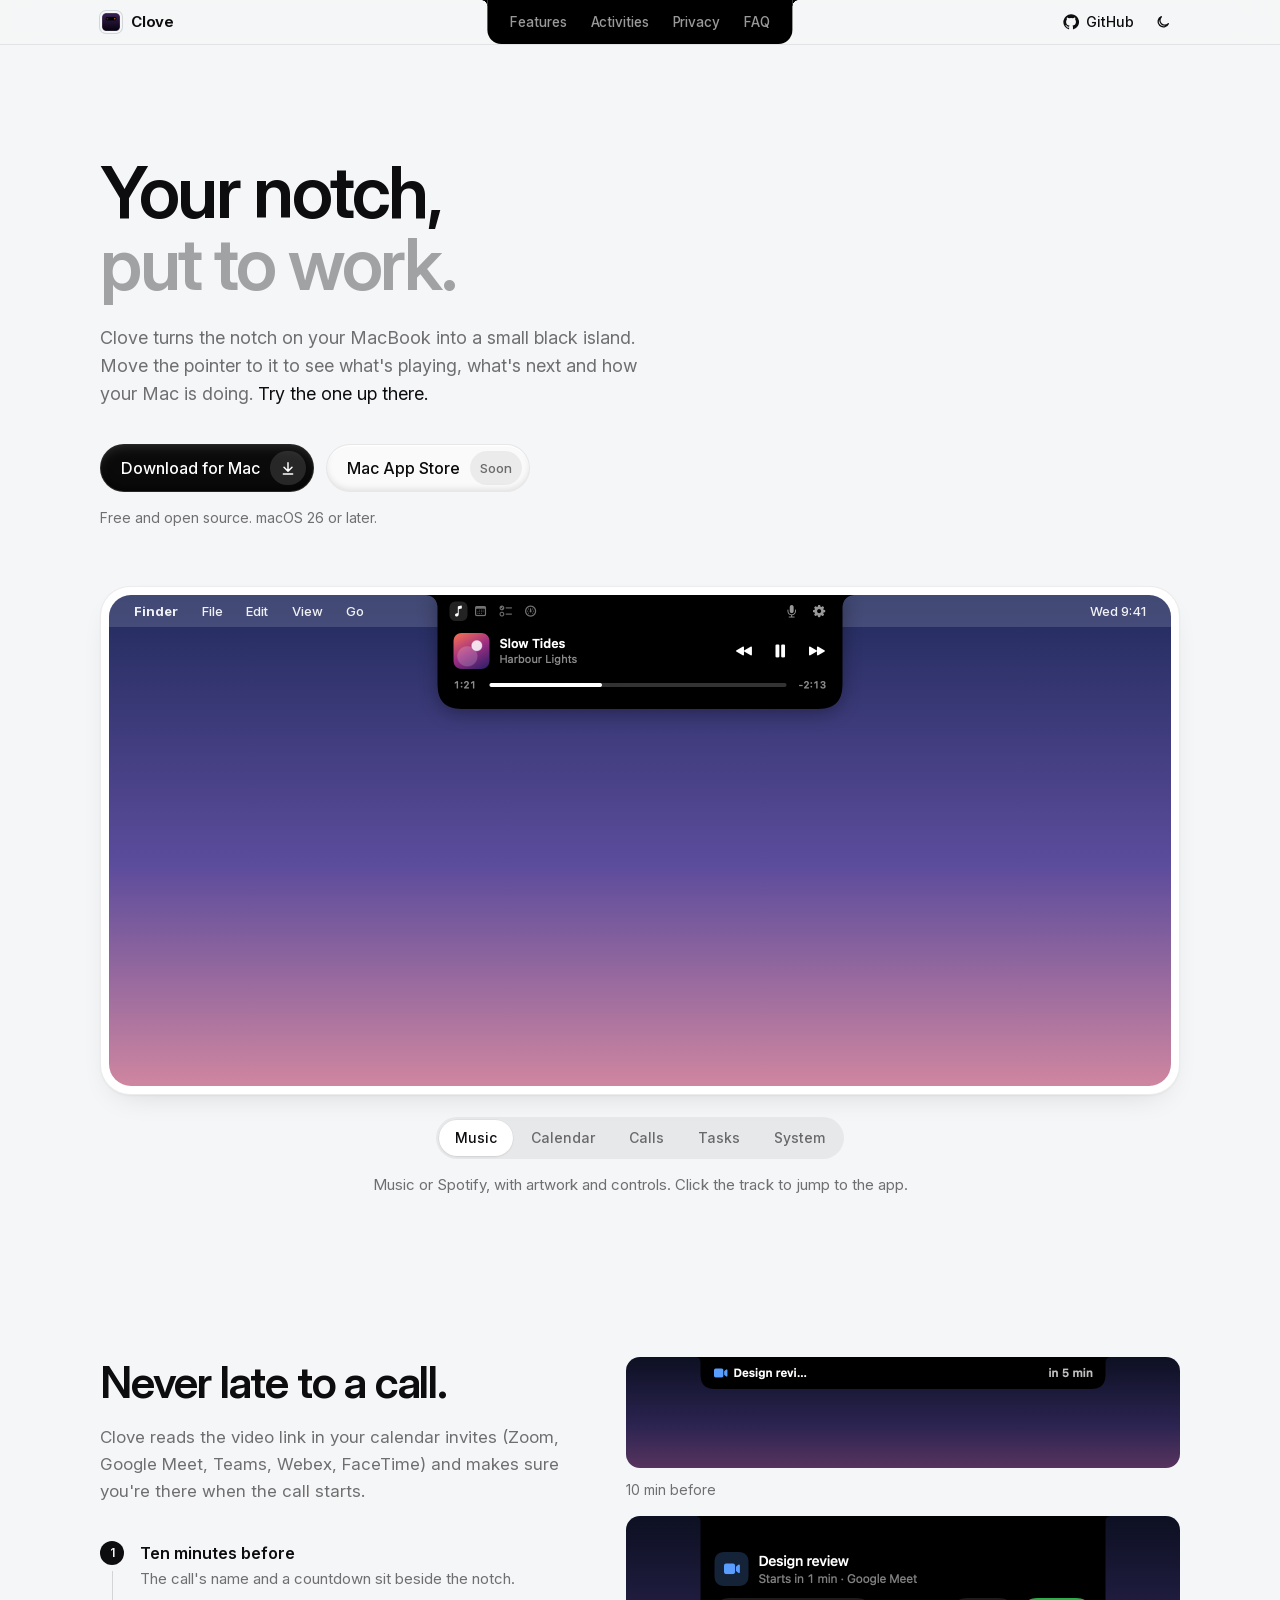
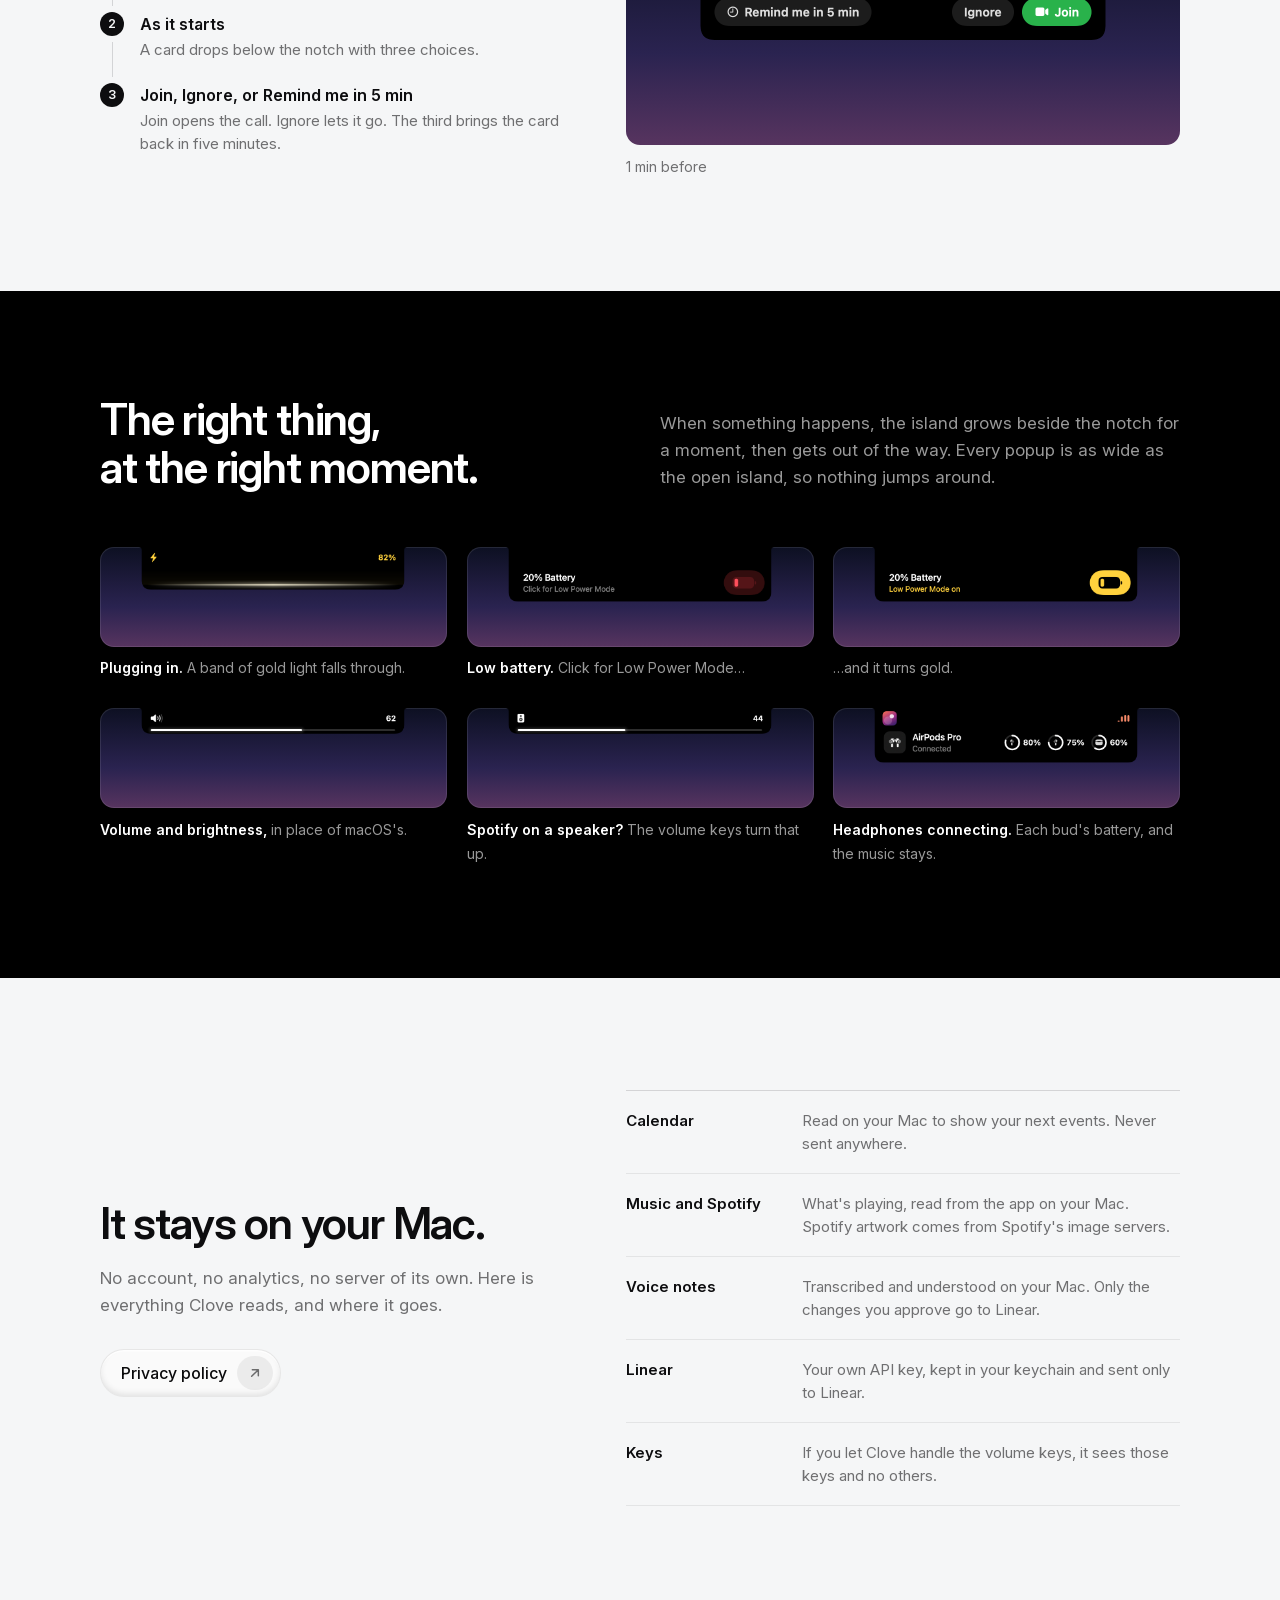
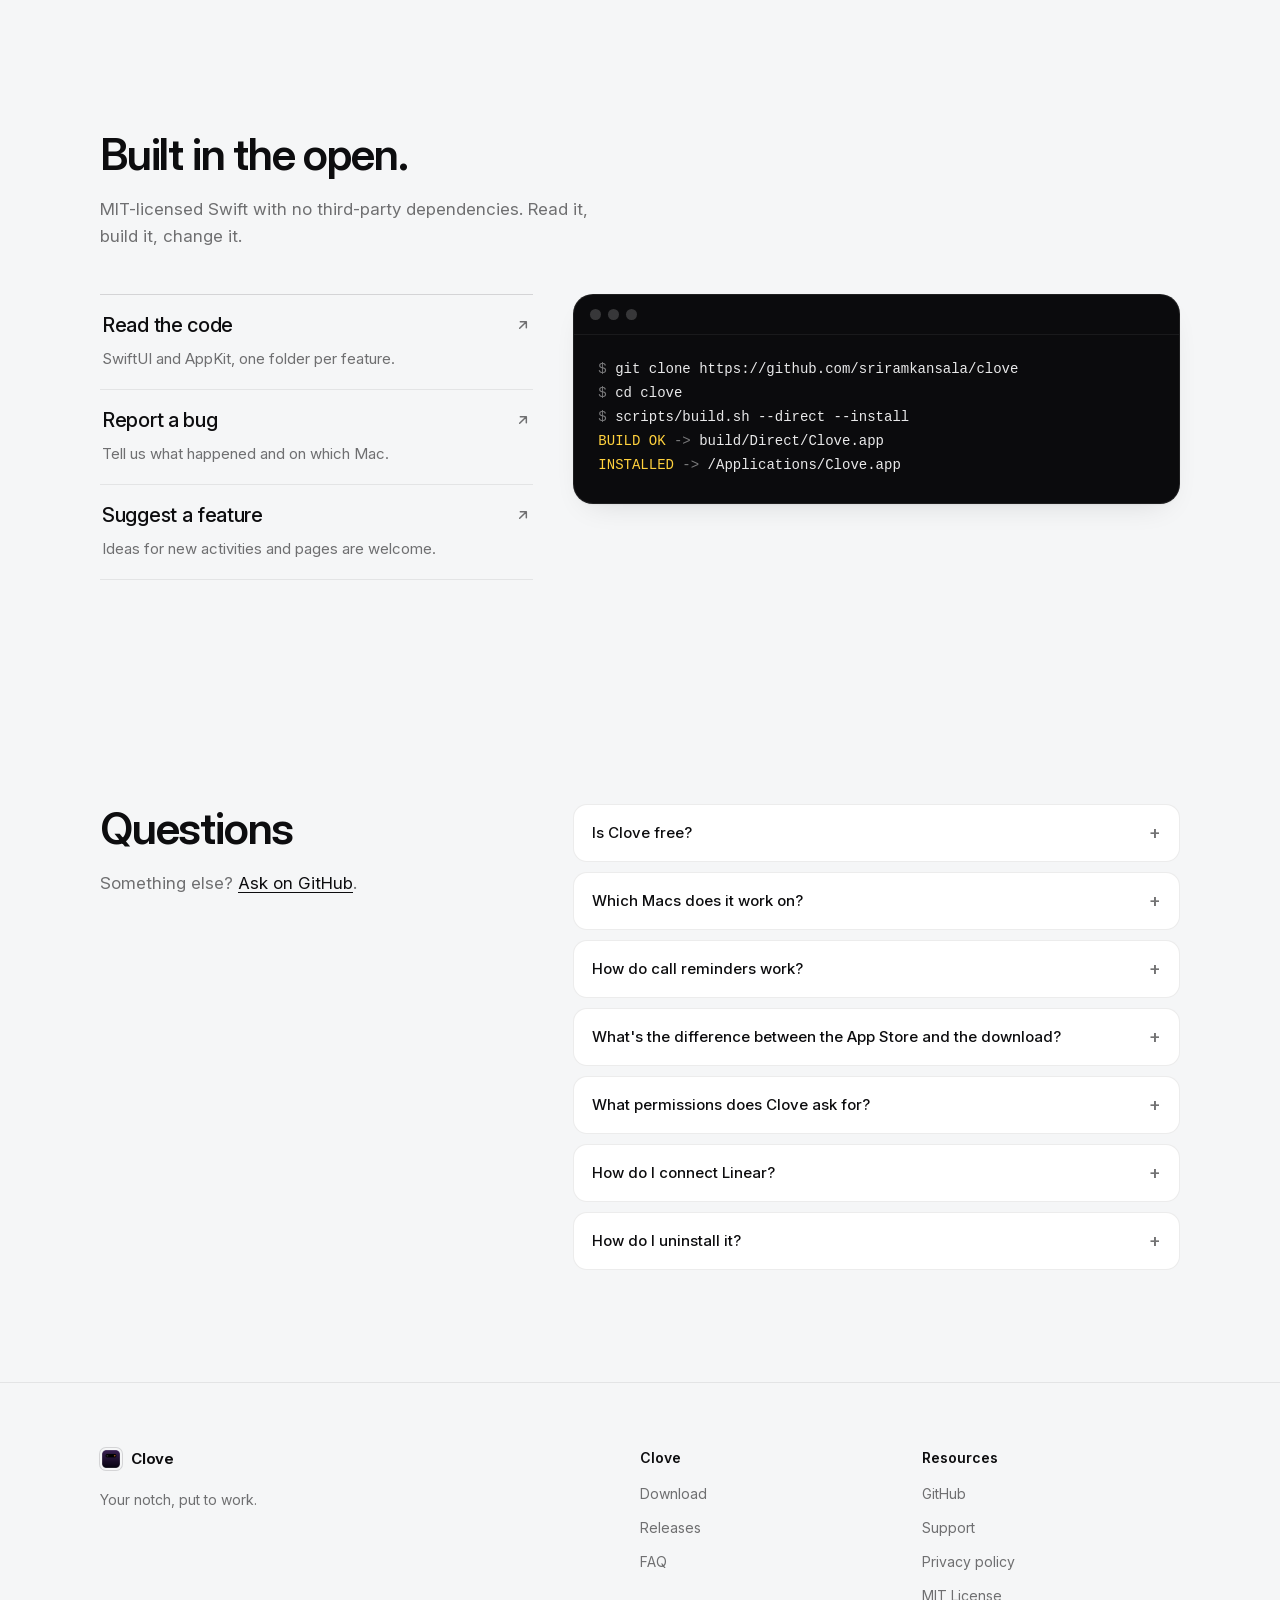
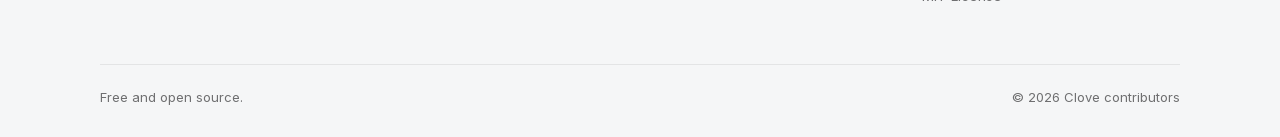
==== commit f90a8e62: "Connecting headphones shows their battery and keeps the music A Bluetooth output connecting is now a" ====
--- a/website/index.html
+++ b/website/index.html
@@ -146,7 +146,7 @@
           <figure><div class="screen dusk"><img class="island" src="images/island-low-power.png" alt="Low Power Mode on, in gold" loading="lazy" width="920" height="216"></div><figcaption>…and it turns gold.</figcaption></figure>
           <figure><div class="screen dusk"><img class="island" src="images/island-volume.png" alt="Volume at 62" loading="lazy" width="920" height="128"></div><figcaption><b>Volume and brightness,</b> in place of macOS's.</figcaption></figure>
           <figure><div class="screen dusk"><img class="island" src="images/island-speaker.png" alt="A speaker at 44" loading="lazy" width="920" height="128"></div><figcaption><b>Spotify on a speaker?</b> The volume keys turn that up.</figcaption></figure>
-          <figure><div class="screen dusk"><img class="island" src="images/island-airpods.png" alt="AirPods Pro connected" loading="lazy" width="920" height="112"></div><figcaption><b>Headphones</b> and speakers connecting.</figcaption></figure>
+          <figure><div class="screen dusk"><img class="island" src="images/island-airpods.png" alt="A card below the notch: AirPods Pro connected, left 80%, right 75%, case 60%, with the playing track still beside the notch" loading="lazy" width="920" height="216"></div><figcaption><b>Headphones connecting.</b> Each bud's battery, and the music stays.</figcaption></figure>
         </div>
       </div>
     </section>
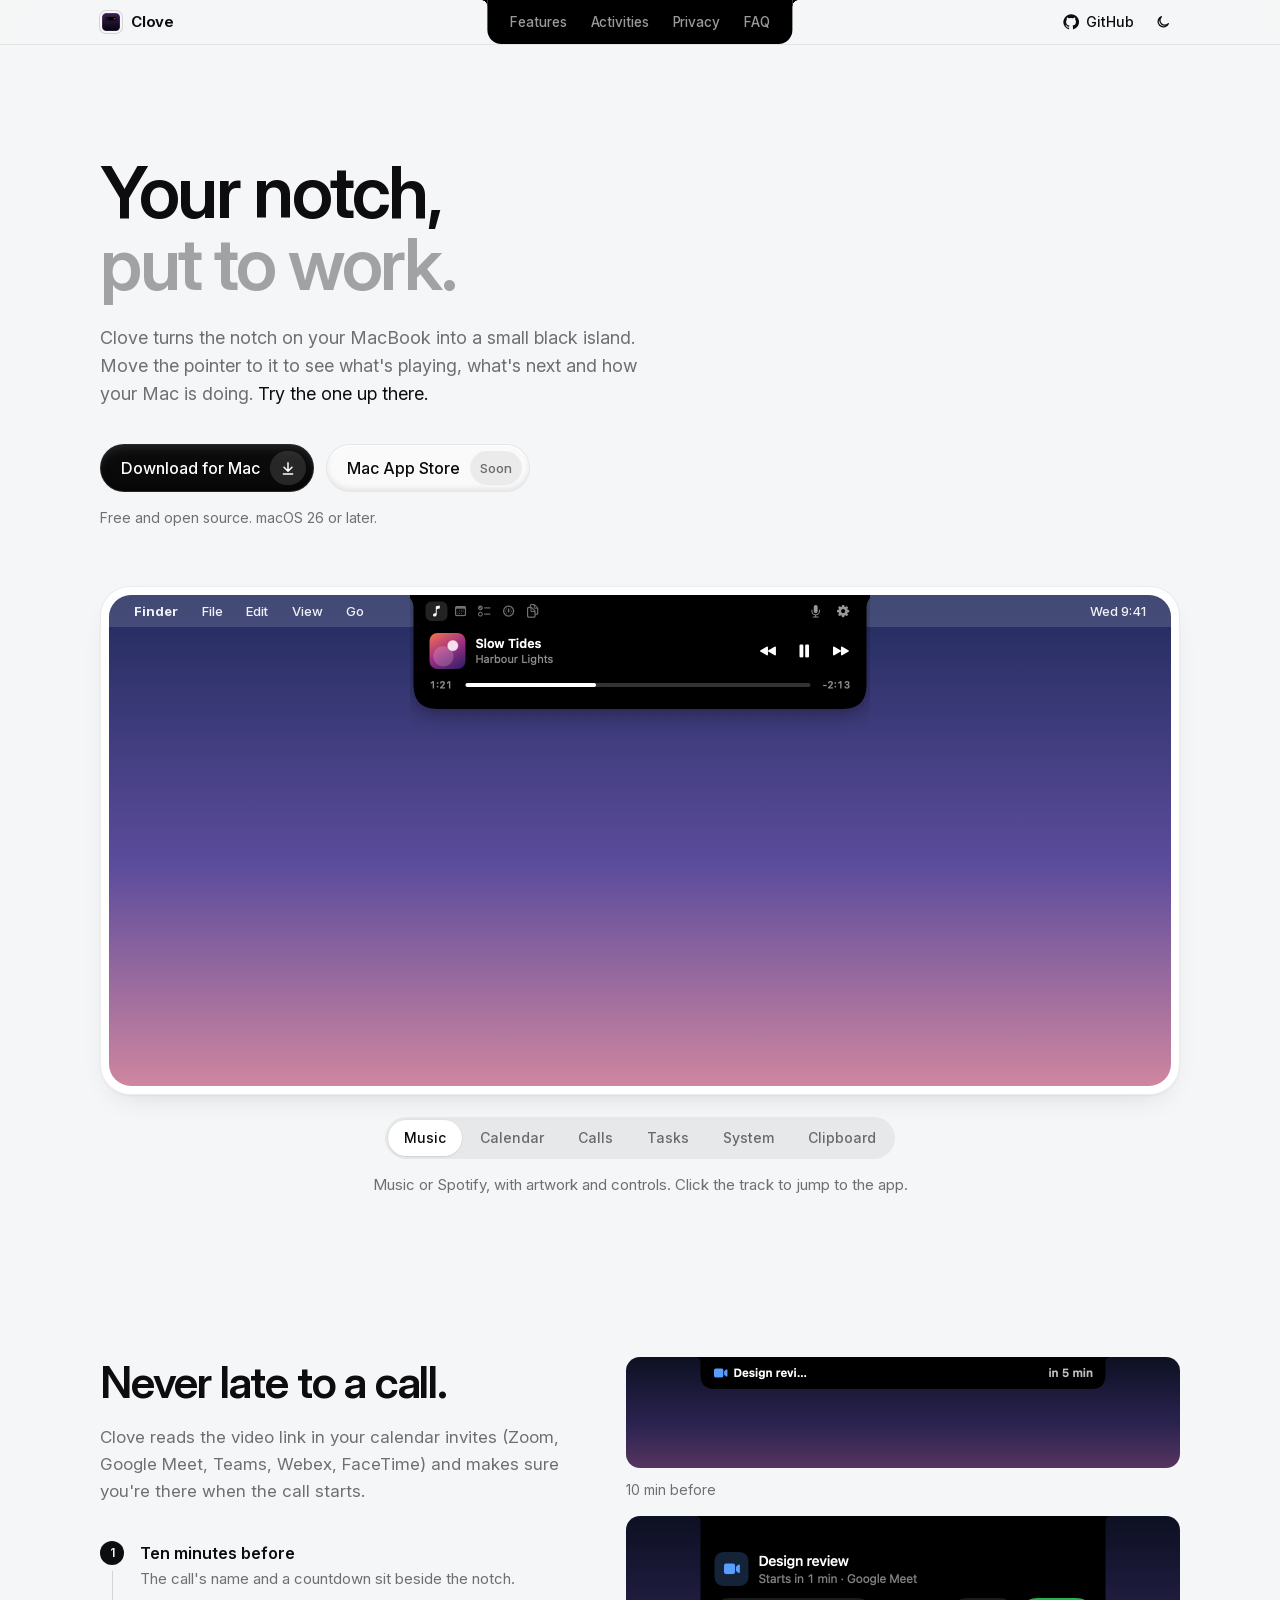
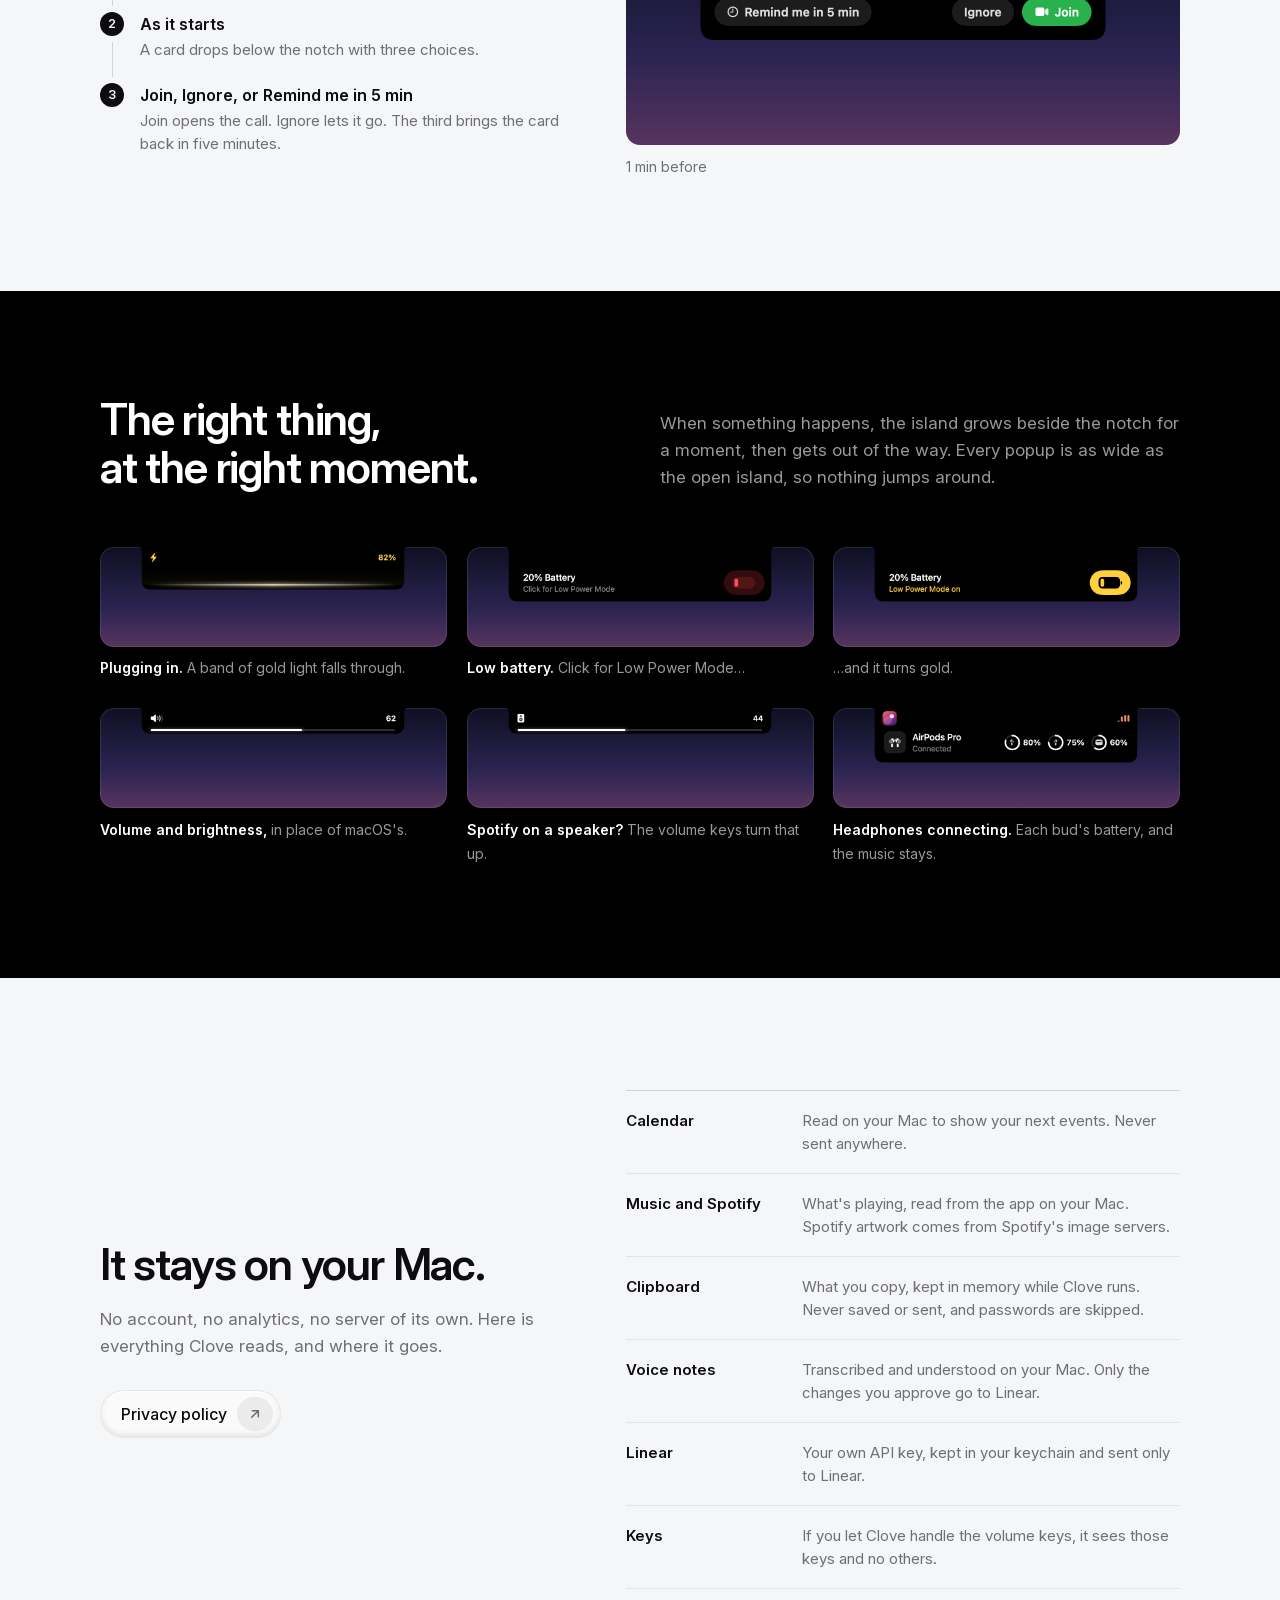
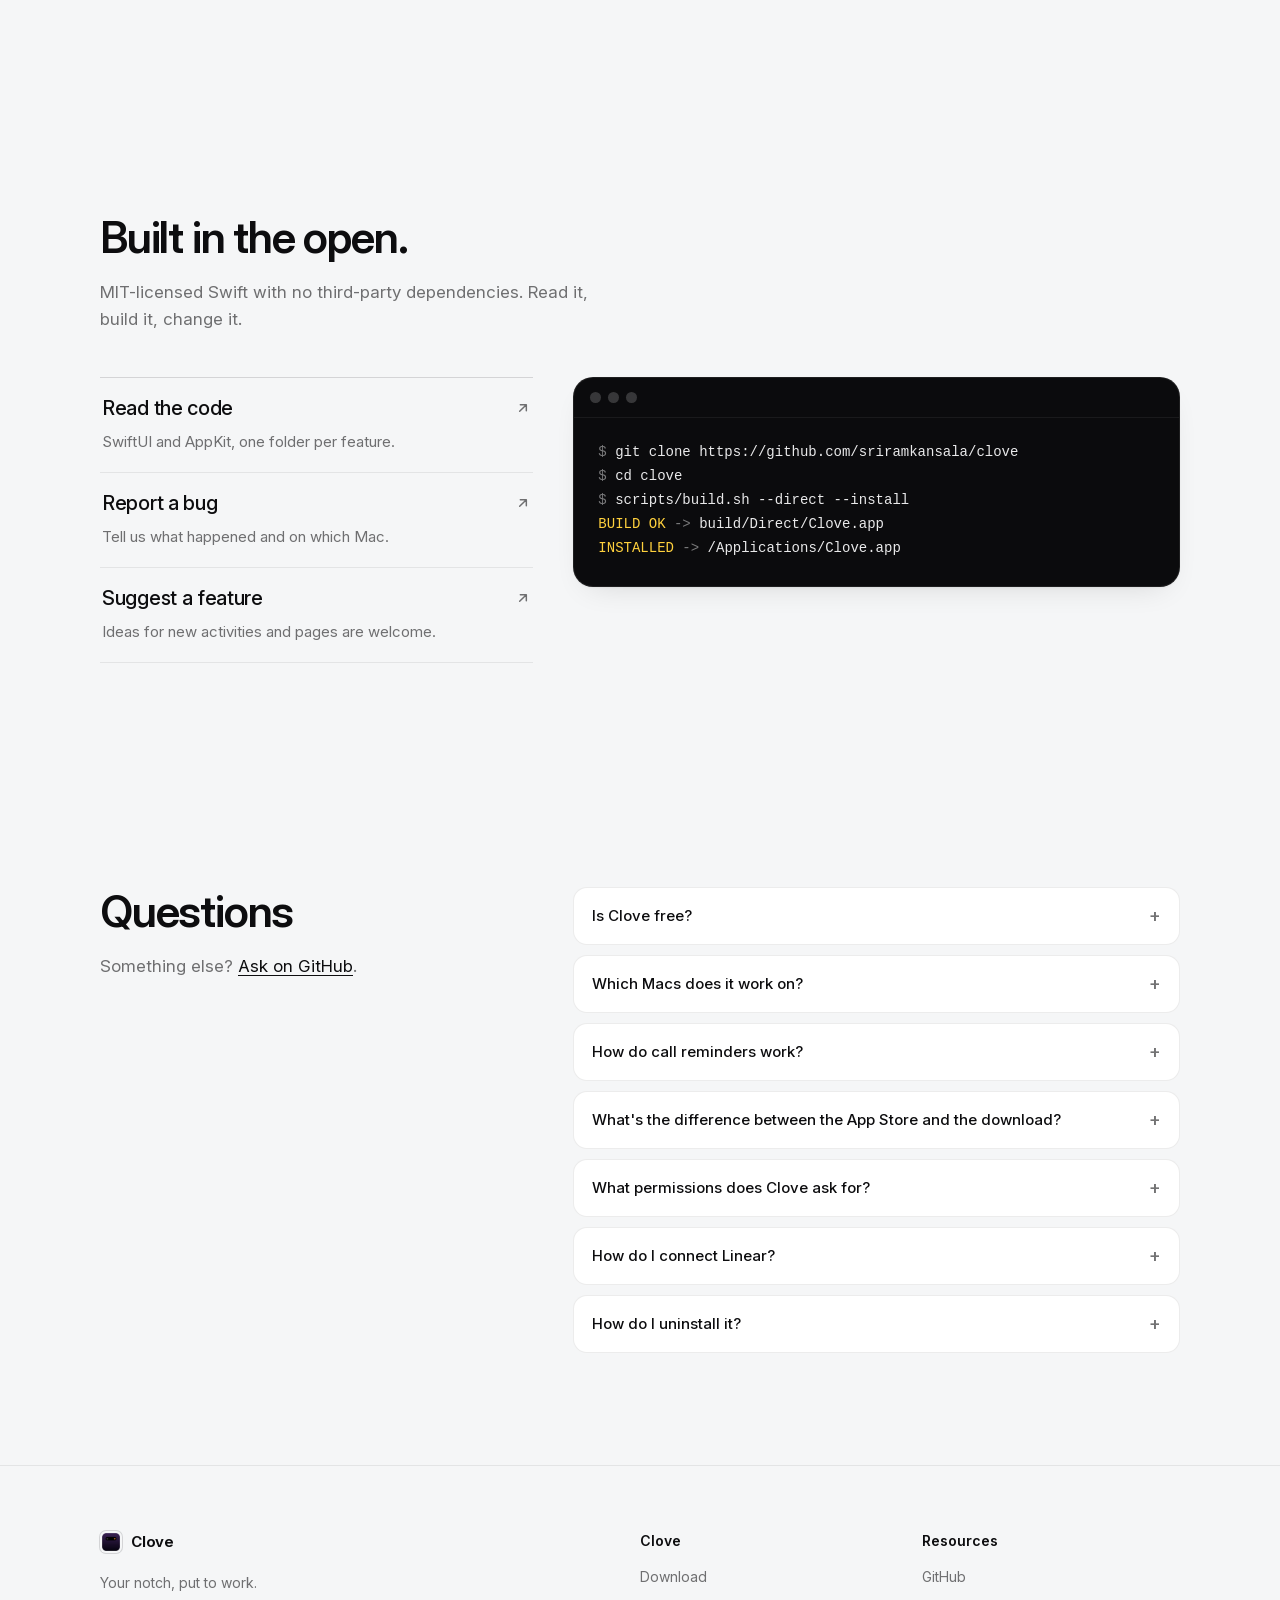
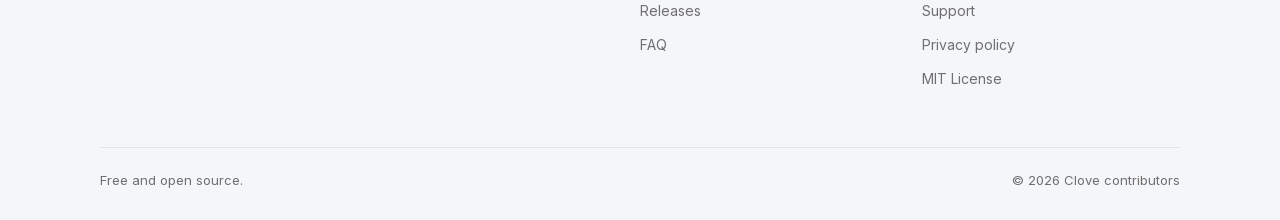
==== commit e5a33ad8: "Clipboard history, and "Copied to clipboard" under the notch A fifth page, after System: what you co" ====
--- a/website/index.html
+++ b/website/index.html
@@ -104,6 +104,7 @@
           <button class="segment" role="tab" aria-selected="false" data-demo="reminder">Calls</button>
           <button class="segment" role="tab" aria-selected="false" data-demo="tasks">Tasks</button>
           <button class="segment" role="tab" aria-selected="false" data-demo="system">System</button>
+          <button class="segment" role="tab" aria-selected="false" data-demo="clipboard">Clipboard</button>
         </div>
         <p class="demo-caption" data-demo-caption>Music or Spotify, with artwork and controls. Click the track to jump to the app.</p>
       </div>
@@ -161,6 +162,7 @@
         <dl class="ledger">
           <div><dt>Calendar</dt><dd>Read on your Mac to show your next events. Never sent anywhere.</dd></div>
           <div><dt>Music and Spotify</dt><dd>What's playing, read from the app on your Mac. Spotify artwork comes from Spotify's image servers.</dd></div>
+          <div><dt>Clipboard</dt><dd>What you copy, kept in memory while Clove runs. Never saved or sent, and passwords are skipped.</dd></div>
           <div><dt>Voice notes</dt><dd>Transcribed and understood on your Mac. Only the changes you approve go to Linear.</dd></div>
           <div><dt>Linear</dt><dd>Your own API key, kept in your keychain and sent only to Linear.</dd></div>
           <div><dt>Keys</dt><dd>If you let Clove handle the volume keys, it sees those keys and no others.</dd></div>
--- a/website/styles.css
+++ b/website/styles.css
@@ -697,6 +697,18 @@
   .pill { height: 44px; font-size: 15px; }
 }
 
+/* Six pages don't fit one row on a phone: two rows of three. */
+@media (max-width: 520px) {
+  .segmented {
+    display: grid;
+    grid-template-columns: repeat(3, 1fr);
+    width: 100%;
+    border-radius: 20px;
+    overflow: visible;
+  }
+  .segment { padding: 7px 0; border-radius: 17px; }
+}
+
 @media (prefers-reduced-motion: reduce) {
   html { scroll-behavior: auto; }
   *, *::before, *::after { transition-duration: 0.01ms !important; transition-delay: 0s !important; animation: none !important; }
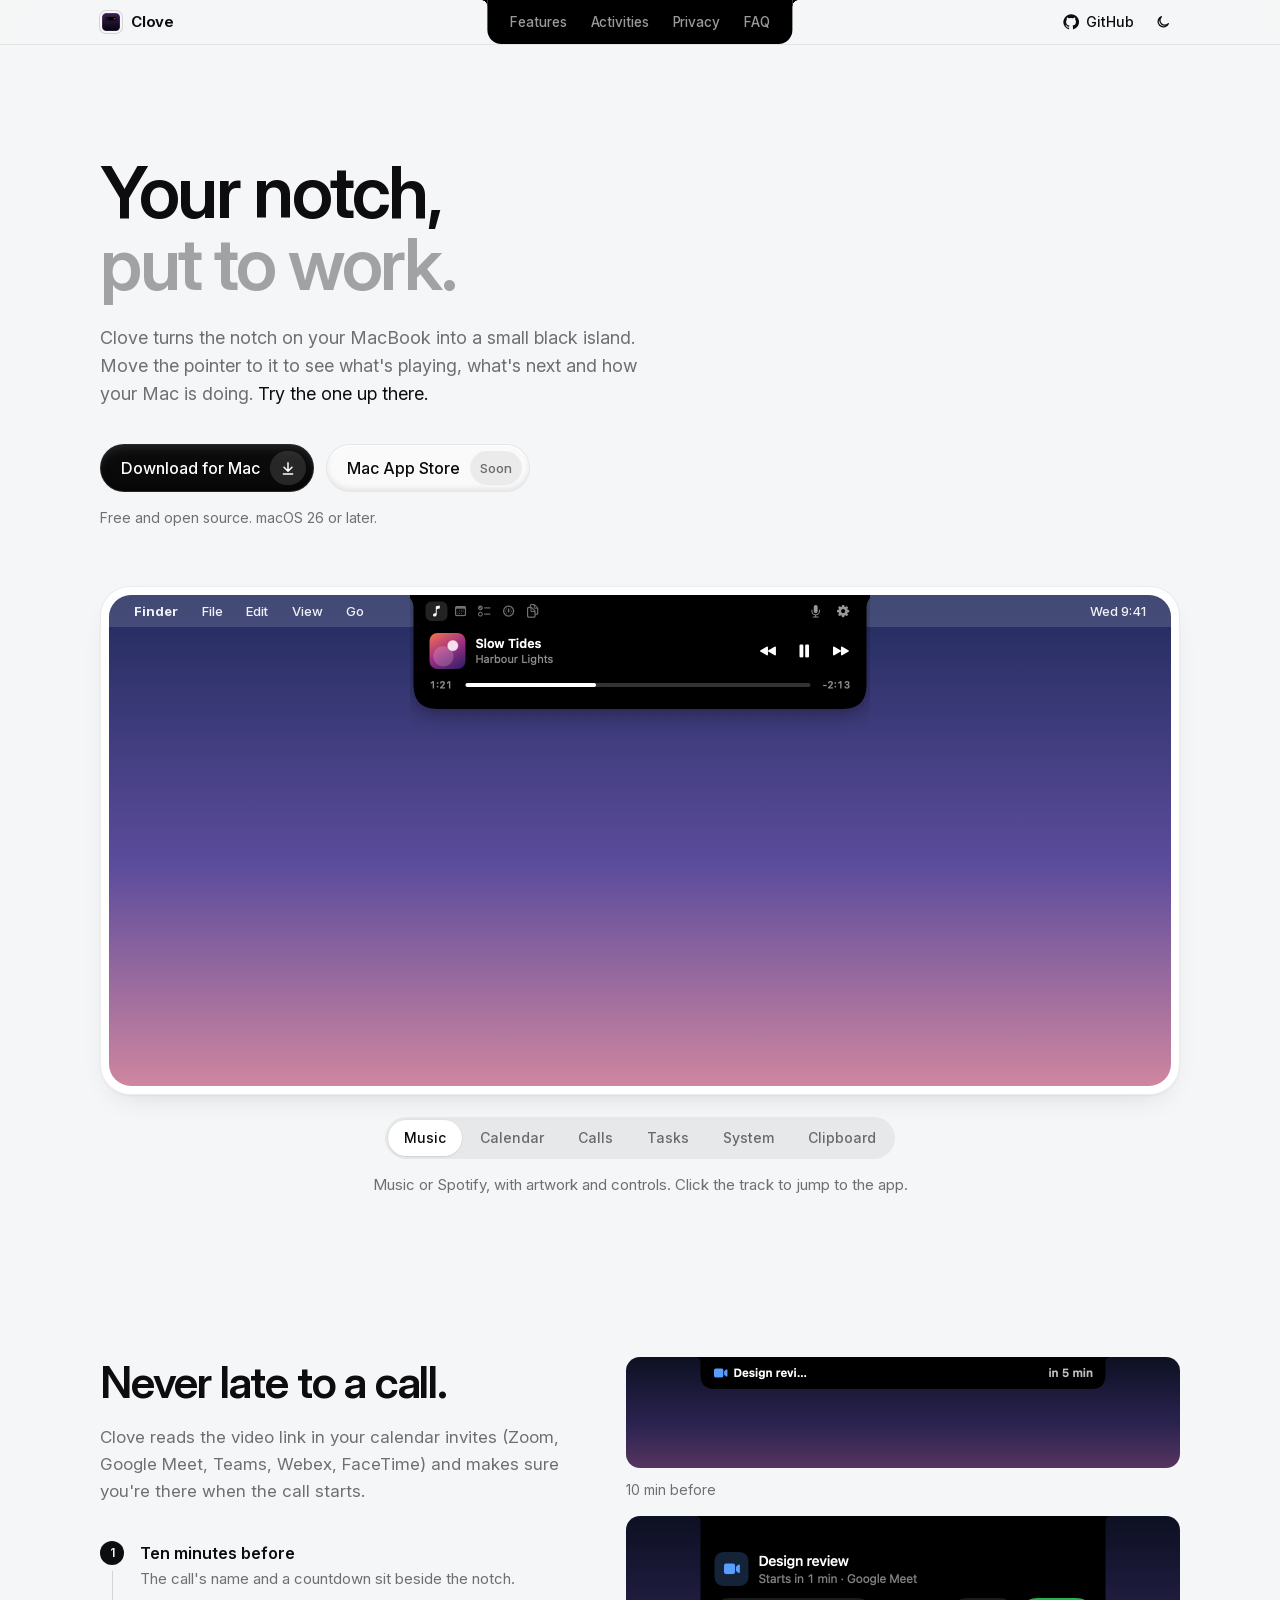
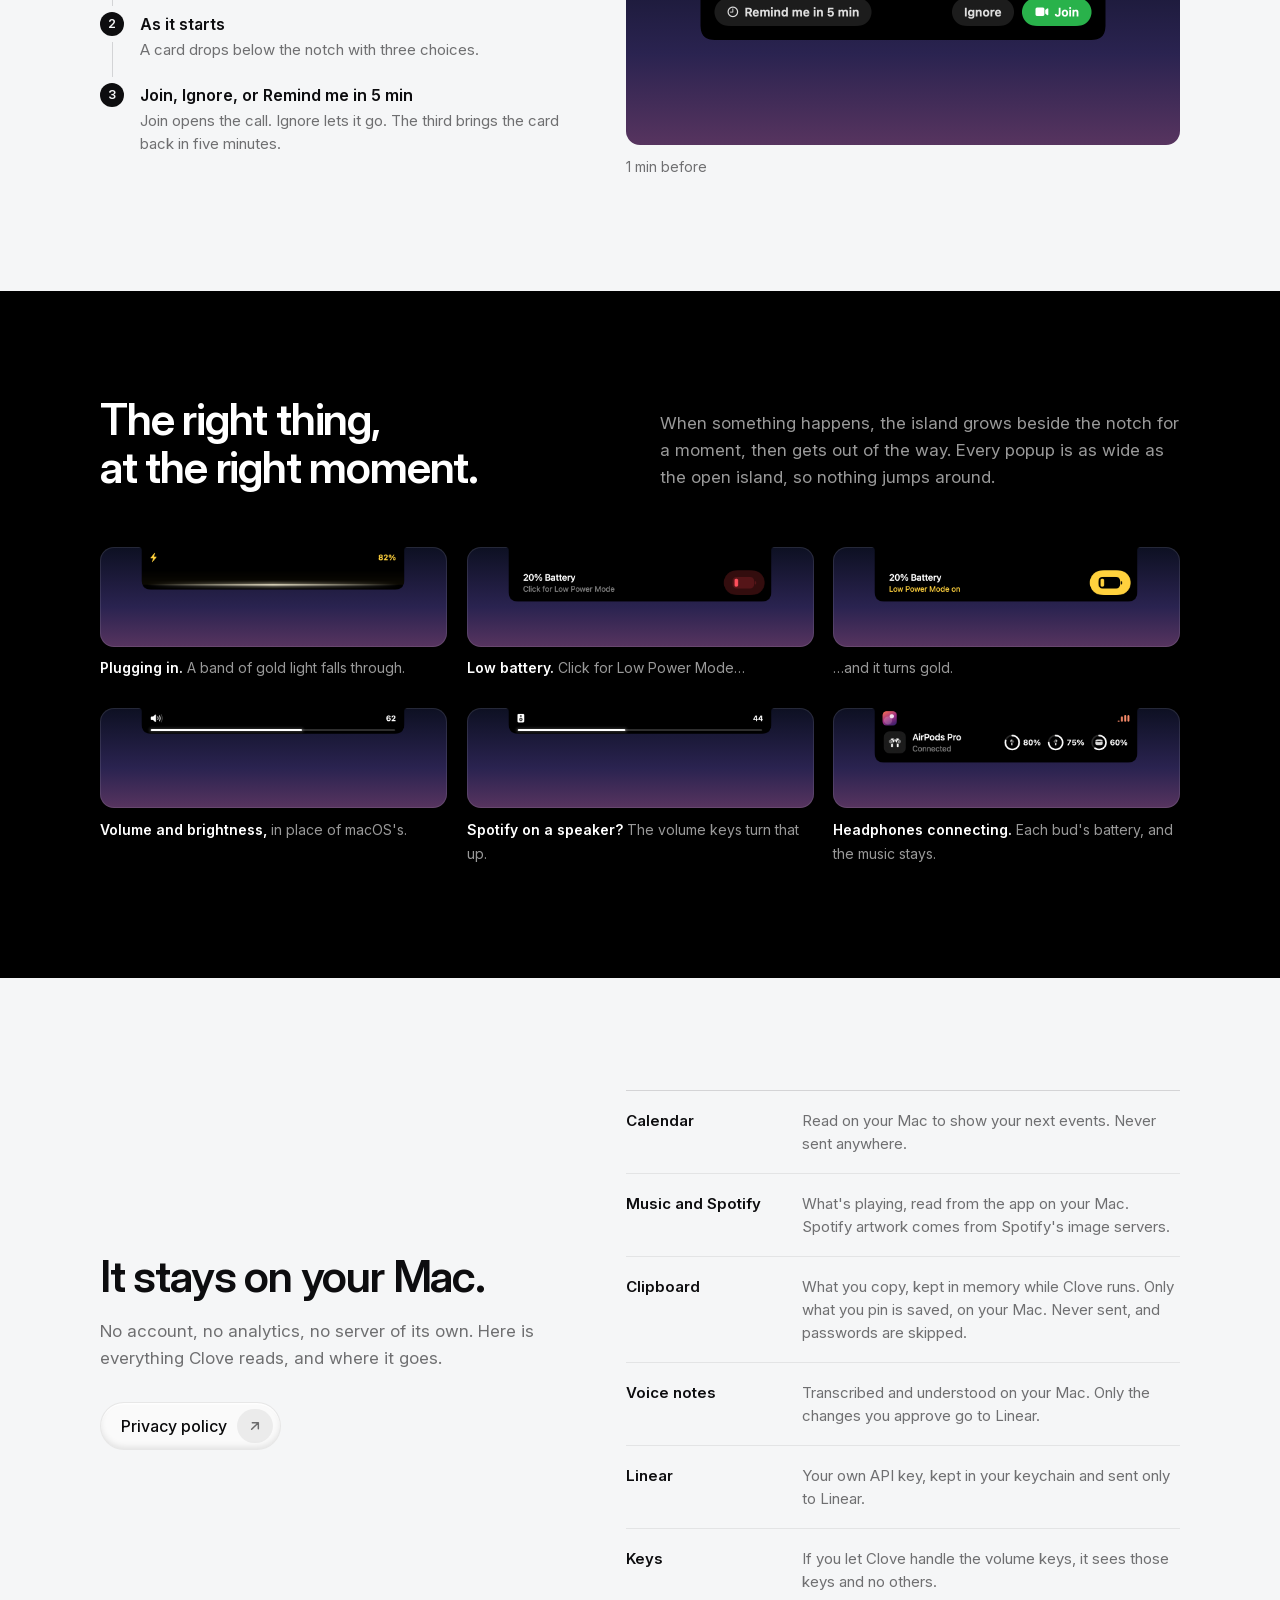
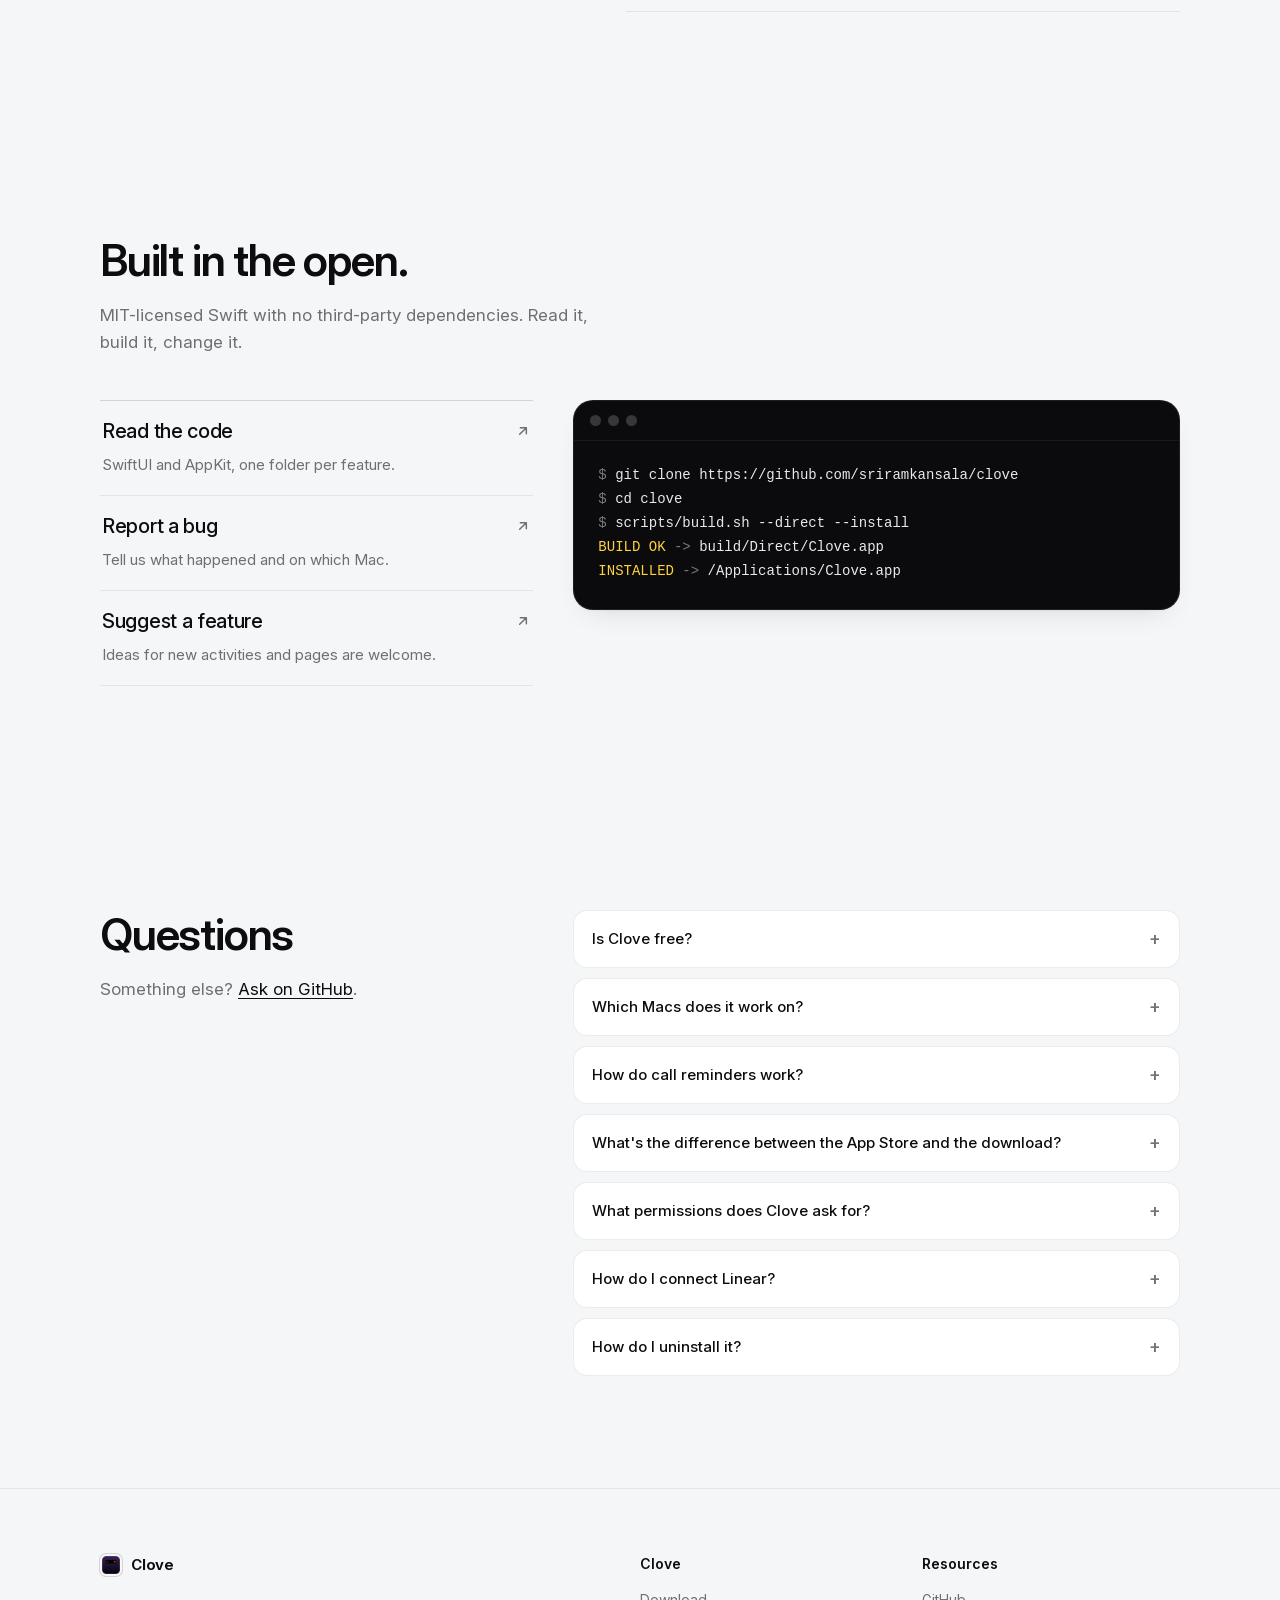
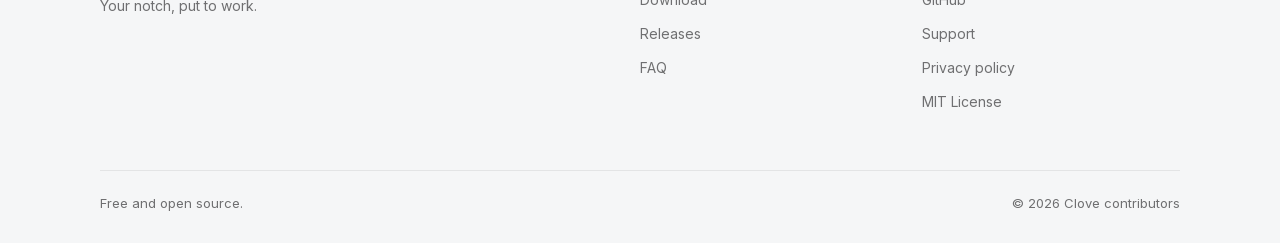
==== commit e17243b4: "Clipboard: pin items to keep them, a page that's never a sliver Hover a row and its right side becom" ====
--- a/website/index.html
+++ b/website/index.html
@@ -162,7 +162,7 @@
         <dl class="ledger">
           <div><dt>Calendar</dt><dd>Read on your Mac to show your next events. Never sent anywhere.</dd></div>
           <div><dt>Music and Spotify</dt><dd>What's playing, read from the app on your Mac. Spotify artwork comes from Spotify's image servers.</dd></div>
-          <div><dt>Clipboard</dt><dd>What you copy, kept in memory while Clove runs. Never saved or sent, and passwords are skipped.</dd></div>
+          <div><dt>Clipboard</dt><dd>What you copy, kept in memory while Clove runs. Only what you pin is saved, on your Mac. Never sent, and passwords are skipped.</dd></div>
           <div><dt>Voice notes</dt><dd>Transcribed and understood on your Mac. Only the changes you approve go to Linear.</dd></div>
           <div><dt>Linear</dt><dd>Your own API key, kept in your keychain and sent only to Linear.</dd></div>
           <div><dt>Keys</dt><dd>If you let Clove handle the volume keys, it sees those keys and no others.</dd></div>
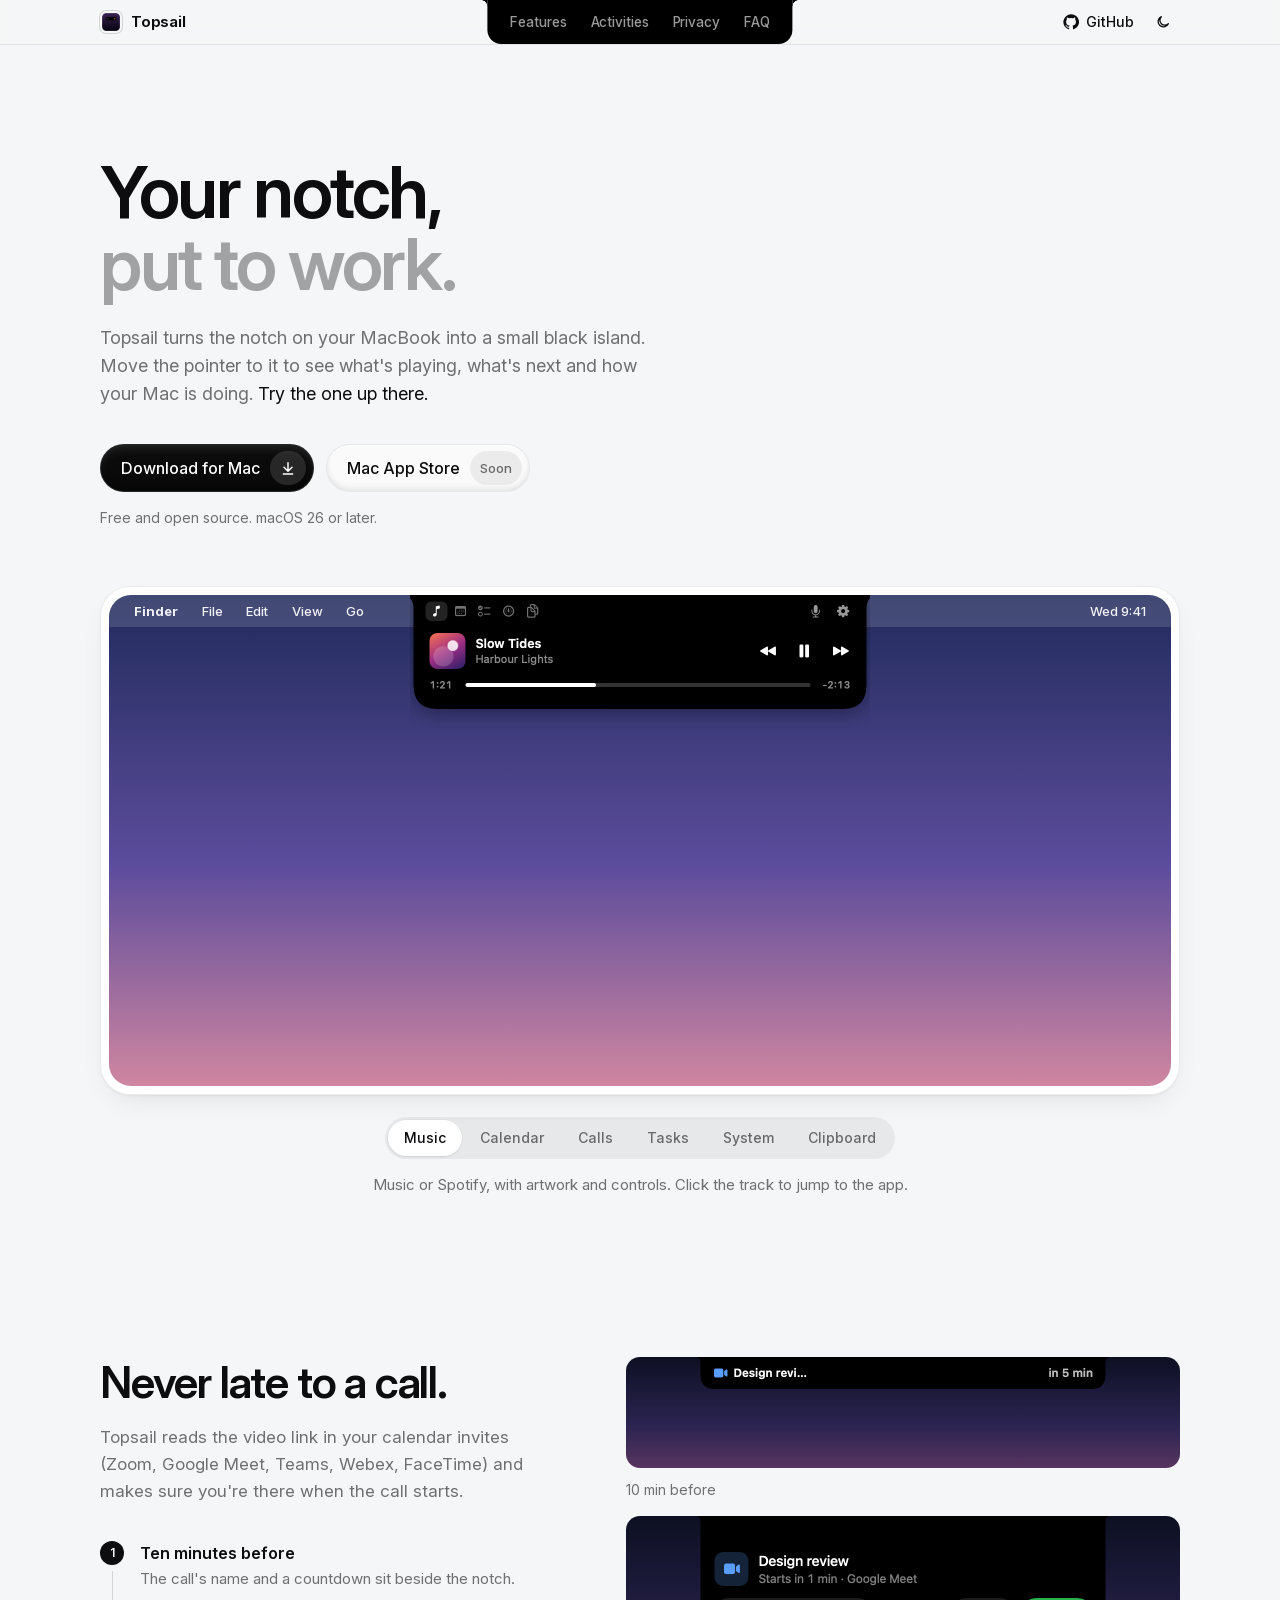
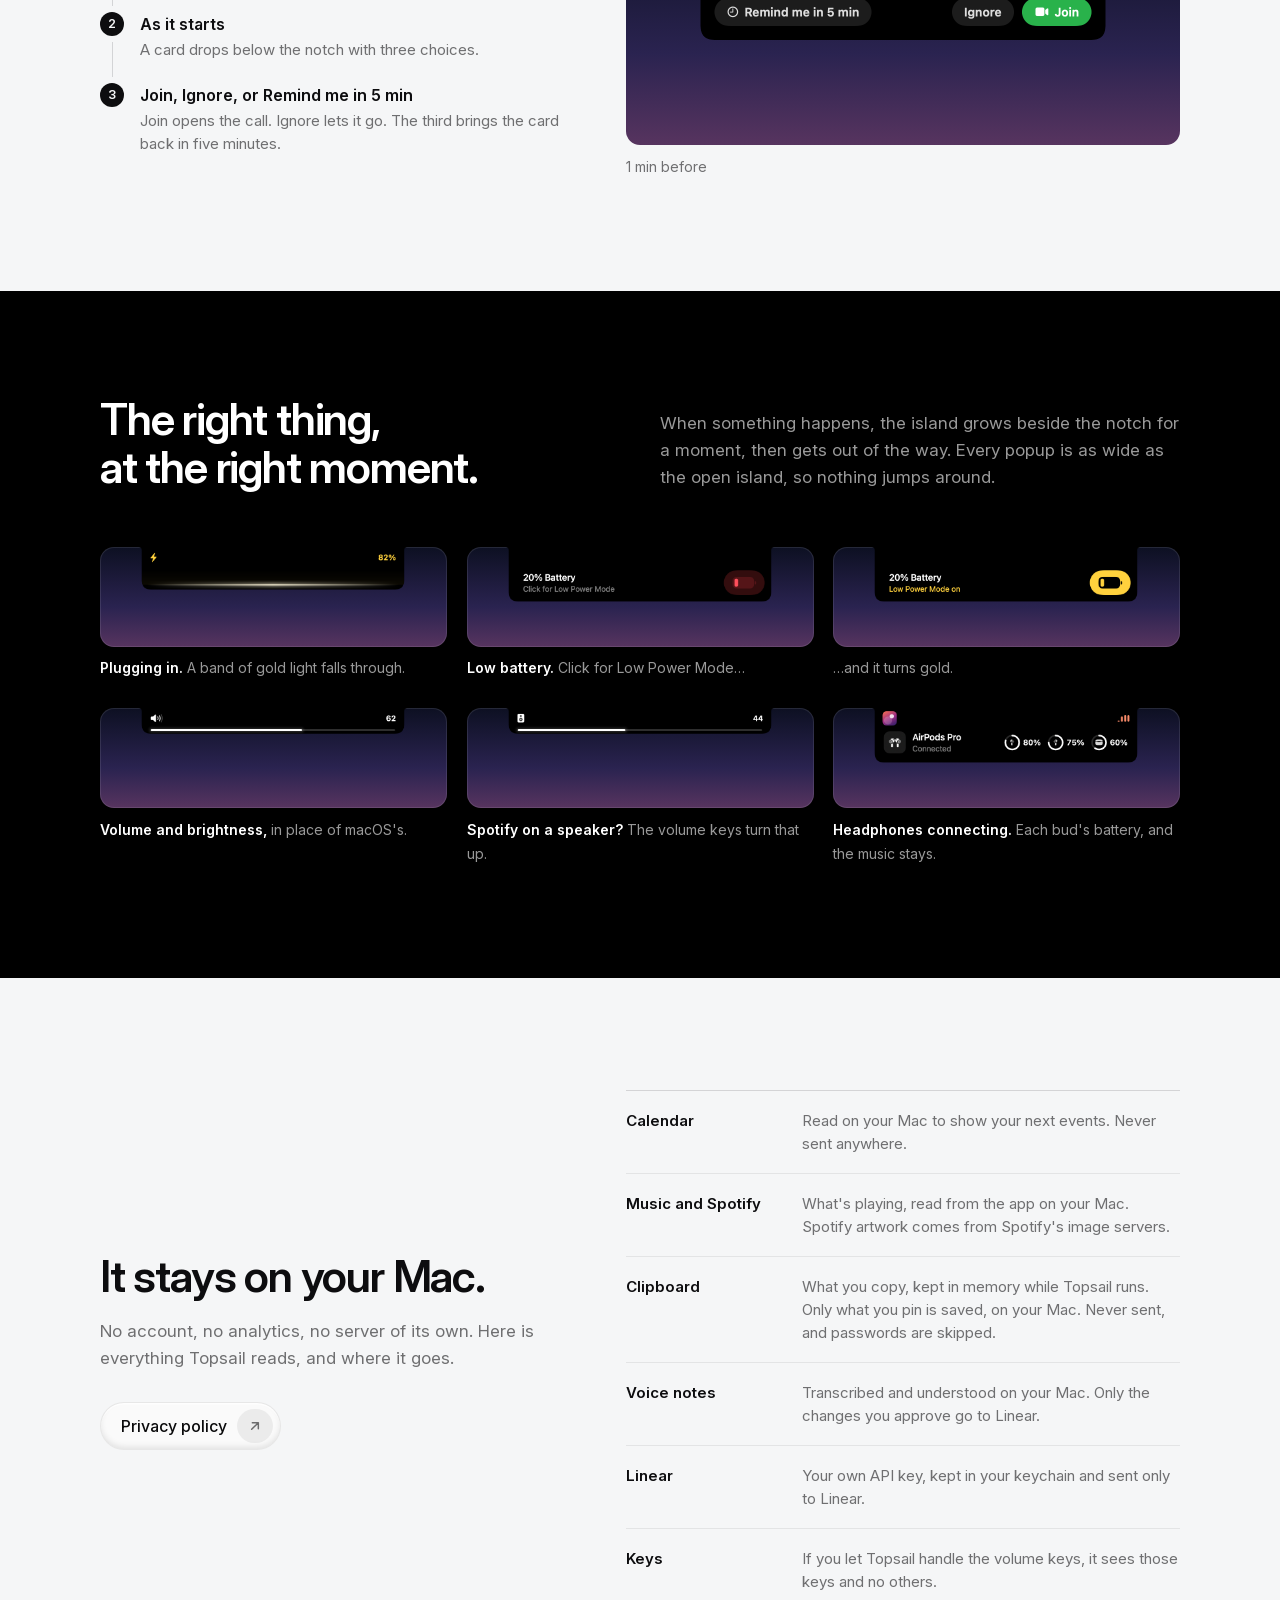
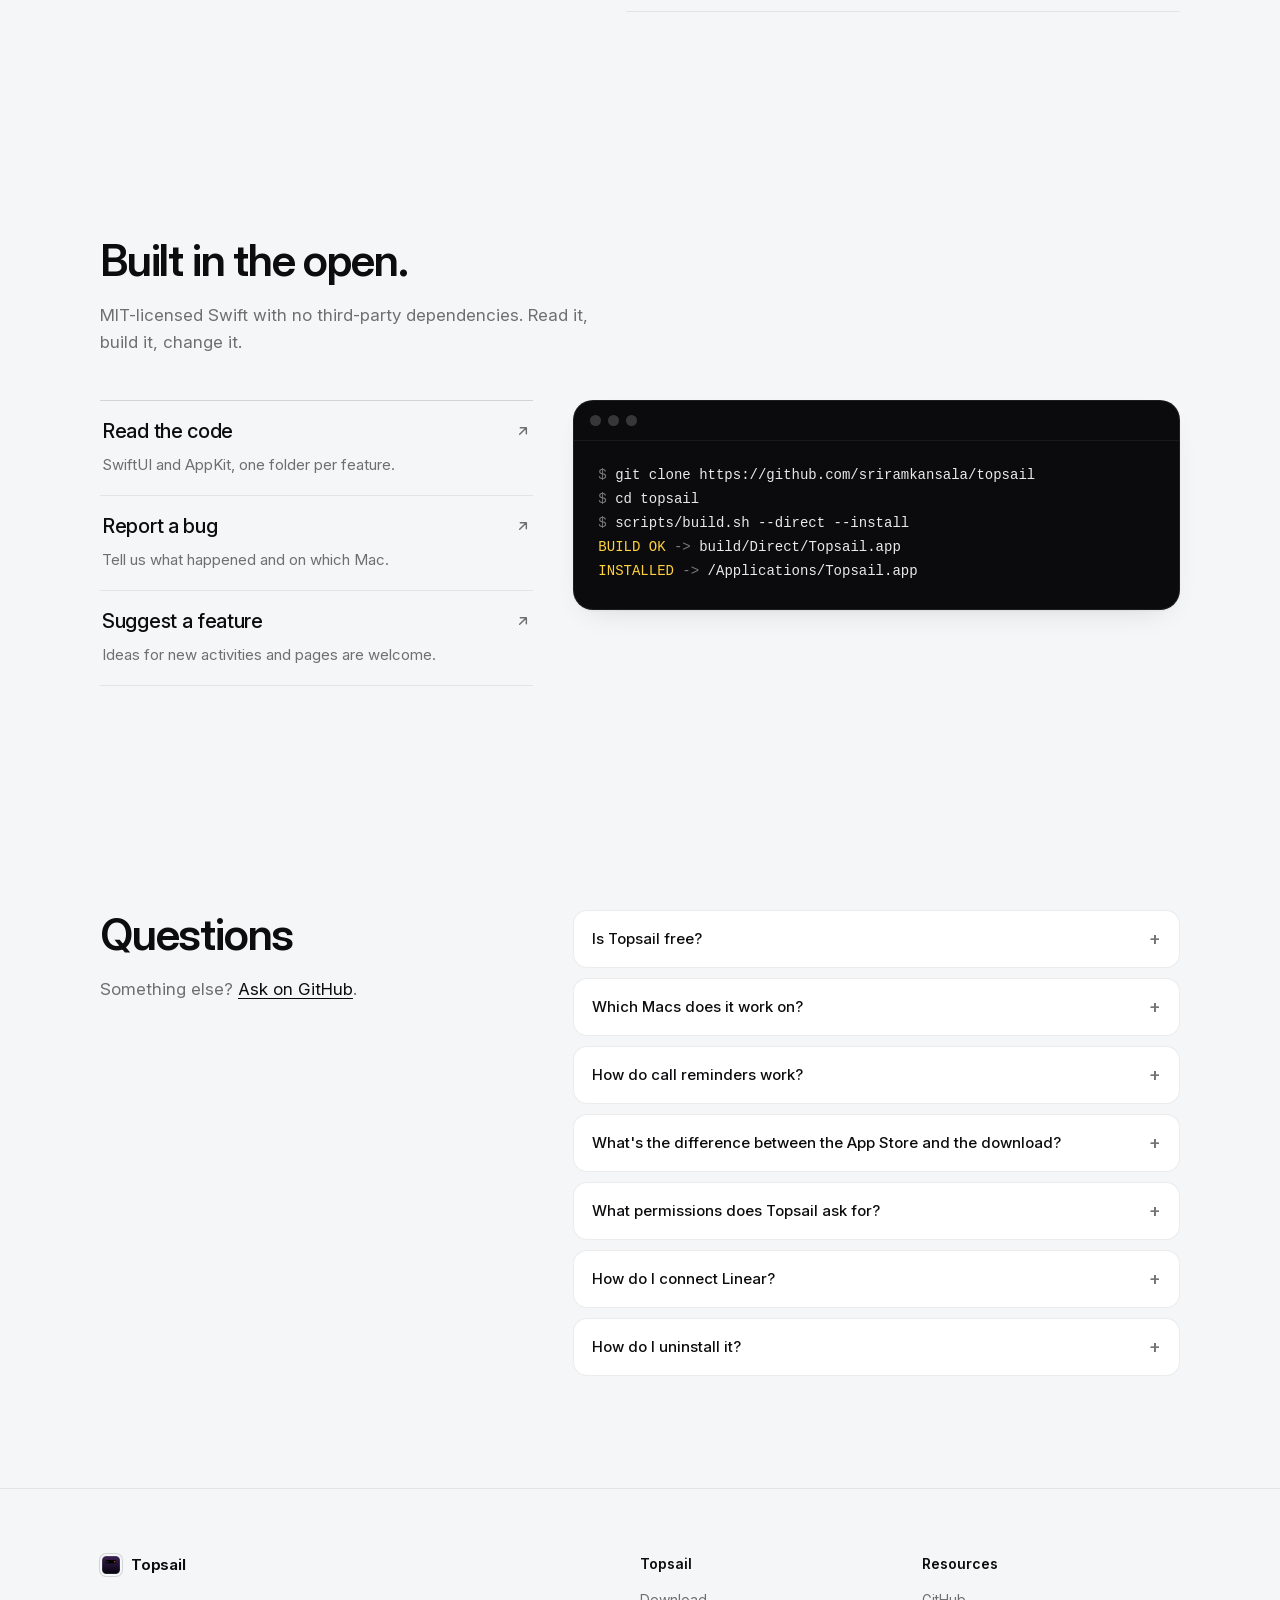
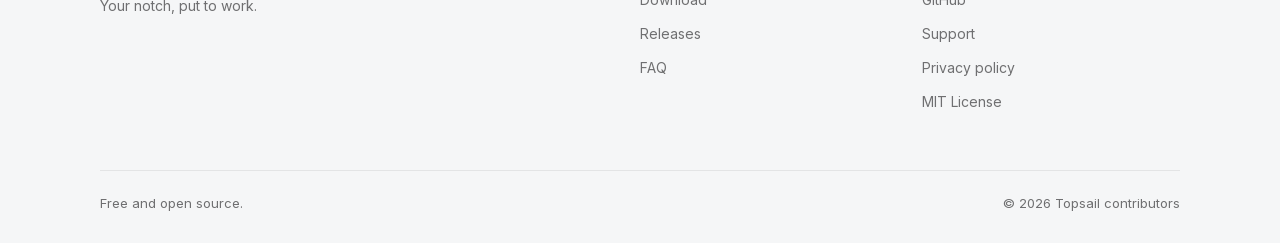
==== commit 88f64a25: "Rename the project to Topsail The app, its helper, the Xcode project, scripts, docs, store listing, " ====
--- a/website/index.html
+++ b/website/index.html
@@ -3,9 +3,9 @@
 <head>
   <meta charset="utf-8">
   <meta name="viewport" content="width=device-width, initial-scale=1">
-  <title>Clove — your notch, put to work</title>
-  <meta name="description" content="Clove turns the MacBook notch into a small island that shows what's playing, what's next and what your Mac is doing. Free and open source.">
-  <meta property="og:title" content="Clove — your notch, put to work">
+  <title>Topsail — your notch, put to work</title>
+  <meta name="description" content="Topsail turns the MacBook notch into a small island that shows what's playing, what's next and what your Mac is doing. Free and open source.">
+  <meta property="og:title" content="Topsail — your notch, put to work">
   <meta property="og:description" content="Music, calendar, tasks and live activities in your MacBook's notch. Free and open source.">
   <meta property="og:image" content="images/island-player.png">
   <meta name="theme-color" content="#f6f6f6" media="(prefers-color-scheme: light)">
@@ -30,10 +30,10 @@
   </svg>
 
   <!-- A menu bar with a notch. The notch holds the navigation, and under the pointer it opens
-       the way Clove's island does. -->
+       the way Topsail's island does. -->
   <header class="menubar-header">
     <div class="bar">
-      <a class="brand" href="./" aria-label="Clove home"><img src="images/icon.png" alt="" width="22" height="22"><span>Clove</span></a>
+      <a class="brand" href="./" aria-label="Topsail home"><img src="images/icon.png" alt="" width="22" height="22"><span>Topsail</span></a>
 
       <nav class="notch" aria-label="Primary">
         <div class="notch-row">
@@ -59,7 +59,7 @@
       </nav>
 
       <div class="bar-actions">
-        <a class="status-item github" href="https://github.com/sriramkansala/clove" data-stars>
+        <a class="status-item github" href="https://github.com/sriramkansala/topsail" data-stars>
           <svg aria-hidden="true"><use href="#i-github"/></svg><span data-stars-label>GitHub</span>
         </a>
         <button class="status-item theme-toggle" type="button" data-theme-toggle aria-label="Switch to dark mode">
@@ -74,10 +74,10 @@
     <section class="hero">
       <div class="container">
         <h1>Your notch,<br><span>put to work.</span></h1>
-        <p class="hero-lede">Clove turns the notch on your MacBook into a small black island. Move the pointer to it to see what's playing, what's next and how your Mac is doing. <span class="try">Try the one up there.</span></p>
+        <p class="hero-lede">Topsail turns the notch on your MacBook into a small black island. Move the pointer to it to see what's playing, what's next and how your Mac is doing. <span class="try">Try the one up there.</span></p>
 
         <div class="cta">
-          <a class="pill pill-dark" href="https://github.com/sriramkansala/clove/releases/latest" data-download>
+          <a class="pill pill-dark" href="https://github.com/sriramkansala/topsail/releases/latest" data-download>
             Download for Mac
             <span class="tail"><svg aria-hidden="true"><use href="#i-down"/></svg></span>
           </a>
@@ -95,7 +95,7 @@
         <div class="demo-frame">
           <div class="screen screen-lg">
             <div class="menubar"><span class="left"><b>Finder</b><span>File</span><span>Edit</span><span>View</span><span>Go</span></span><span class="right"><span>Wed 9:41</span></span></div>
-            <img class="island" data-demo-image src="images/island-player.png" alt="The Clove island open below the notch, playing music" width="920" height="276">
+            <img class="island" data-demo-image src="images/island-player.png" alt="The Topsail island open below the notch, playing music" width="920" height="276">
           </div>
         </div>
         <div class="segmented" role="tablist" aria-label="Island pages">
@@ -114,7 +114,7 @@
       <div class="container split">
         <div>
           <h2 class="title" id="calls-title">Never late to a call.</h2>
-          <p class="lede">Clove reads the video link in your calendar invites (Zoom, Google Meet, Teams, Webex, FaceTime) and makes sure you're there when the call starts.</p>
+          <p class="lede">Topsail reads the video link in your calendar invites (Zoom, Google Meet, Teams, Webex, FaceTime) and makes sure you're there when the call starts.</p>
           <ol class="timeline">
             <li><b>Ten minutes before</b><span>The call's name and a countdown sit beside the notch.</span></li>
             <li><b>As it starts</b><span>A card drops below the notch with three choices.</span></li>
@@ -156,16 +156,16 @@
       <div class="container split">
         <div>
           <h2 class="title" id="privacy-title">It stays on your Mac.</h2>
-          <p class="lede">No account, no analytics, no server of its own. Here is everything Clove reads, and where it goes.</p>
+          <p class="lede">No account, no analytics, no server of its own. Here is everything Topsail reads, and where it goes.</p>
           <a class="pill pill-light" href="privacy.html">Privacy policy <span class="tail"><svg aria-hidden="true"><use href="#i-arrow"/></svg></span></a>
         </div>
         <dl class="ledger">
           <div><dt>Calendar</dt><dd>Read on your Mac to show your next events. Never sent anywhere.</dd></div>
           <div><dt>Music and Spotify</dt><dd>What's playing, read from the app on your Mac. Spotify artwork comes from Spotify's image servers.</dd></div>
-          <div><dt>Clipboard</dt><dd>What you copy, kept in memory while Clove runs. Only what you pin is saved, on your Mac. Never sent, and passwords are skipped.</dd></div>
+          <div><dt>Clipboard</dt><dd>What you copy, kept in memory while Topsail runs. Only what you pin is saved, on your Mac. Never sent, and passwords are skipped.</dd></div>
           <div><dt>Voice notes</dt><dd>Transcribed and understood on your Mac. Only the changes you approve go to Linear.</dd></div>
           <div><dt>Linear</dt><dd>Your own API key, kept in your keychain and sent only to Linear.</dd></div>
-          <div><dt>Keys</dt><dd>If you let Clove handle the volume keys, it sees those keys and no others.</dd></div>
+          <div><dt>Keys</dt><dd>If you let Topsail handle the volume keys, it sees those keys and no others.</dd></div>
         </dl>
       </div>
     </section>
@@ -176,17 +176,17 @@
         <p class="lede">MIT-licensed Swift with no third-party dependencies. Read it, build it, change it.</p>
         <div class="open-grid">
           <div class="rows">
-            <div class="row"><a href="https://github.com/sriramkansala/clove">Read the code <svg aria-hidden="true"><use href="#i-arrow"/></svg></a><p>SwiftUI and AppKit, one folder per feature.</p></div>
-            <div class="row"><a href="https://github.com/sriramkansala/clove/issues/new">Report a bug <svg aria-hidden="true"><use href="#i-arrow"/></svg></a><p>Tell us what happened and on which Mac.</p></div>
-            <div class="row"><a href="https://github.com/sriramkansala/clove/issues">Suggest a feature <svg aria-hidden="true"><use href="#i-arrow"/></svg></a><p>Ideas for new activities and pages are welcome.</p></div>
-          </div>
-          <div class="terminal" aria-label="Building Clove from source">
+            <div class="row"><a href="https://github.com/sriramkansala/topsail">Read the code <svg aria-hidden="true"><use href="#i-arrow"/></svg></a><p>SwiftUI and AppKit, one folder per feature.</p></div>
+            <div class="row"><a href="https://github.com/sriramkansala/topsail/issues/new">Report a bug <svg aria-hidden="true"><use href="#i-arrow"/></svg></a><p>Tell us what happened and on which Mac.</p></div>
+            <div class="row"><a href="https://github.com/sriramkansala/topsail/issues">Suggest a feature <svg aria-hidden="true"><use href="#i-arrow"/></svg></a><p>Ideas for new activities and pages are welcome.</p></div>
+          </div>
+          <div class="terminal" aria-label="Building Topsail from source">
             <div class="bar" aria-hidden="true"><i></i><i></i><i></i></div>
-<pre><span class="dim">$</span> git clone https://github.com/sriramkansala/clove
-<span class="dim">$</span> cd clove
+<pre><span class="dim">$</span> git clone https://github.com/sriramkansala/topsail
+<span class="dim">$</span> cd topsail
 <span class="dim">$</span> scripts/build.sh --direct --install
-<span class="ok">BUILD OK</span> <span class="dim">-&gt;</span> build/Direct/Clove.app
-<span class="ok">INSTALLED</span> <span class="dim">-&gt;</span> /Applications/Clove.app</pre>
+<span class="ok">BUILD OK</span> <span class="dim">-&gt;</span> build/Direct/Topsail.app
+<span class="ok">INSTALLED</span> <span class="dim">-&gt;</span> /Applications/Topsail.app</pre>
           </div>
         </div>
       </div>
@@ -196,11 +196,11 @@
       <div class="container faq-grid">
         <div>
           <h2 class="title" id="faq-title">Questions</h2>
-          <p class="lede">Something else? <a href="https://github.com/sriramkansala/clove/issues">Ask on GitHub</a>.</p>
+          <p class="lede">Something else? <a href="https://github.com/sriramkansala/topsail/issues">Ask on GitHub</a>.</p>
         </div>
         <div class="faq-list">
           <details>
-            <summary>Is Clove free?</summary>
+            <summary>Is Topsail free?</summary>
             <div class="answer"><p>Yes. No in-app purchases, no account and no ads. The source is MIT-licensed.</p></div>
           </details>
           <details>
@@ -209,23 +209,23 @@
           </details>
           <details>
             <summary>How do call reminders work?</summary>
-            <div class="answer"><p>Clove looks for a Zoom, Meet, Teams, Webex or FaceTime link in each event of the Calendar app. A minute before such a call it asks: Join, Ignore, or Remind me in 5 min. Turn it off in Settings › Live activities › Meeting reminders.</p></div>
+            <div class="answer"><p>Topsail looks for a Zoom, Meet, Teams, Webex or FaceTime link in each event of the Calendar app. A minute before such a call it asks: Join, Ignore, or Remind me in 5 min. Turn it off in Settings › Live activities › Meeting reminders.</p></div>
           </details>
           <details>
             <summary>What's the difference between the App Store and the download?</summary>
             <div class="answer"><p>They're the same app. The download can also take over the brightness keys, read live power figures from the battery, and switch Low Power Mode on in one click through a small helper you allow once. The App Store version opens Battery settings for that instead.</p></div>
           </details>
           <details>
-            <summary>What permissions does Clove ask for?</summary>
+            <summary>What permissions does Topsail ask for?</summary>
             <div class="answer"><p>Each one the first time a feature needs it: Calendars for your events, Automation to read and control Music or Spotify, Input Monitoring and Accessibility to handle the volume keys, and the microphone for voice notes. Everything else works without them.</p></div>
           </details>
           <details>
             <summary>How do I connect Linear?</summary>
-            <div class="answer"><p>Create a personal API key in Linear (Settings › Security &amp; access) and paste it into Clove's Settings. Clove checks it with Linear and keeps it in your keychain.</p></div>
+            <div class="answer"><p>Create a personal API key in Linear (Settings › Security &amp; access) and paste it into Topsail's Settings. Topsail checks it with Linear and keeps it in your keychain.</p></div>
           </details>
           <details>
             <summary>How do I uninstall it?</summary>
-            <div class="answer"><p>Quit Clove from its menu bar icon and move it to the Trash. If you used one-click Low Power Mode in the download version, also turn off its helper in System Settings › General › Login Items.</p></div>
+            <div class="answer"><p>Quit Topsail from its menu bar icon and move it to the Trash. If you used one-click Low Power Mode in the download version, also turn off its helper in System Settings › General › Login Items.</p></div>
           </details>
         </div>
       </div>
@@ -236,30 +236,30 @@
     <div class="container">
       <div class="footer-cols">
         <div class="footer-brand">
-          <a class="brand" href="./"><img src="images/icon.png" alt="" width="22" height="22"><span>Clove</span></a>
+          <a class="brand" href="./"><img src="images/icon.png" alt="" width="22" height="22"><span>Topsail</span></a>
           <p>Your notch, put to work.</p>
         </div>
         <div>
-          <h2>Clove</h2>
+          <h2>Topsail</h2>
           <ul>
-            <li><a href="https://github.com/sriramkansala/clove/releases/latest" data-download>Download</a></li>
-            <li><a href="https://github.com/sriramkansala/clove/releases">Releases</a></li>
+            <li><a href="https://github.com/sriramkansala/topsail/releases/latest" data-download>Download</a></li>
+            <li><a href="https://github.com/sriramkansala/topsail/releases">Releases</a></li>
             <li><a href="#faq">FAQ</a></li>
           </ul>
         </div>
         <div>
           <h2>Resources</h2>
           <ul>
-            <li><a href="https://github.com/sriramkansala/clove">GitHub</a></li>
-            <li><a href="https://github.com/sriramkansala/clove/issues">Support</a></li>
+            <li><a href="https://github.com/sriramkansala/topsail">GitHub</a></li>
+            <li><a href="https://github.com/sriramkansala/topsail/issues">Support</a></li>
             <li><a href="privacy.html">Privacy policy</a></li>
-            <li><a href="https://github.com/sriramkansala/clove/blob/main/LICENSE">MIT License</a></li>
+            <li><a href="https://github.com/sriramkansala/topsail/blob/main/LICENSE">MIT License</a></li>
           </ul>
         </div>
       </div>
       <div class="footer-bottom">
         <span>Free and open source.</span>
-        <span>© 2026 Clove contributors</span>
+        <span>© 2026 Topsail contributors</span>
       </div>
     </div>
   </footer>
--- a/website/styles.css
+++ b/website/styles.css
@@ -1,4 +1,4 @@
-/* Clove website. Tokens first; light or dark by the system setting, or by the switch in the
+/* Topsail website. Tokens first; light or dark by the system setting, or by the switch in the
    menu bar. */
 
 /* Inter (SIL Open Font License, fonts/Inter-OFL.txt), served from this site: no font requests
@@ -34,7 +34,7 @@
   --gutter: 40px;
   --display: "Inter", system-ui, -apple-system, sans-serif;
   --shadow-card: 0 1px 2px oklch(0 0 0 / 0.04), 0 12px 32px -16px oklch(0 0 0 / 0.16);
-  /* Clove's own curve (Motion.easeOut): fast departure, long settle. */
+  /* Topsail's own curve (Motion.easeOut): fast departure, long settle. */
   --ease: cubic-bezier(0.32, 0.72, 0, 1);
   color-scheme: light;
 }
@@ -169,7 +169,7 @@
 }
 
 /* The notch. Black, hanging from the top edge, its top corners curving out into the bezel and
-   its bottom corners round, as in Clove (6 and 14 closed, 14 and 24 open). Hover it and it grows
+   its bottom corners round, as in Topsail (6 and 14 closed, 14 and 24 open). Hover it and it grows
    into the island, the page underneath following in a short cascade. */
 
 @property --ear { syntax: "<length>"; inherits: true; initial-value: 6px; }
@@ -562,7 +562,7 @@
 .stage-grid figure { margin: 0; }
 .stage-grid .screen { aspect-ratio: 16 / 4.6; box-shadow: inset 0 0 0 1px var(--line); }
 
-/* Privacy: everything Clove reads, and where it goes. */
+/* Privacy: everything Topsail reads, and where it goes. */
 
 .ledger { margin: 0; border-top: 1px solid var(--line-strong); }
 .ledger div {
